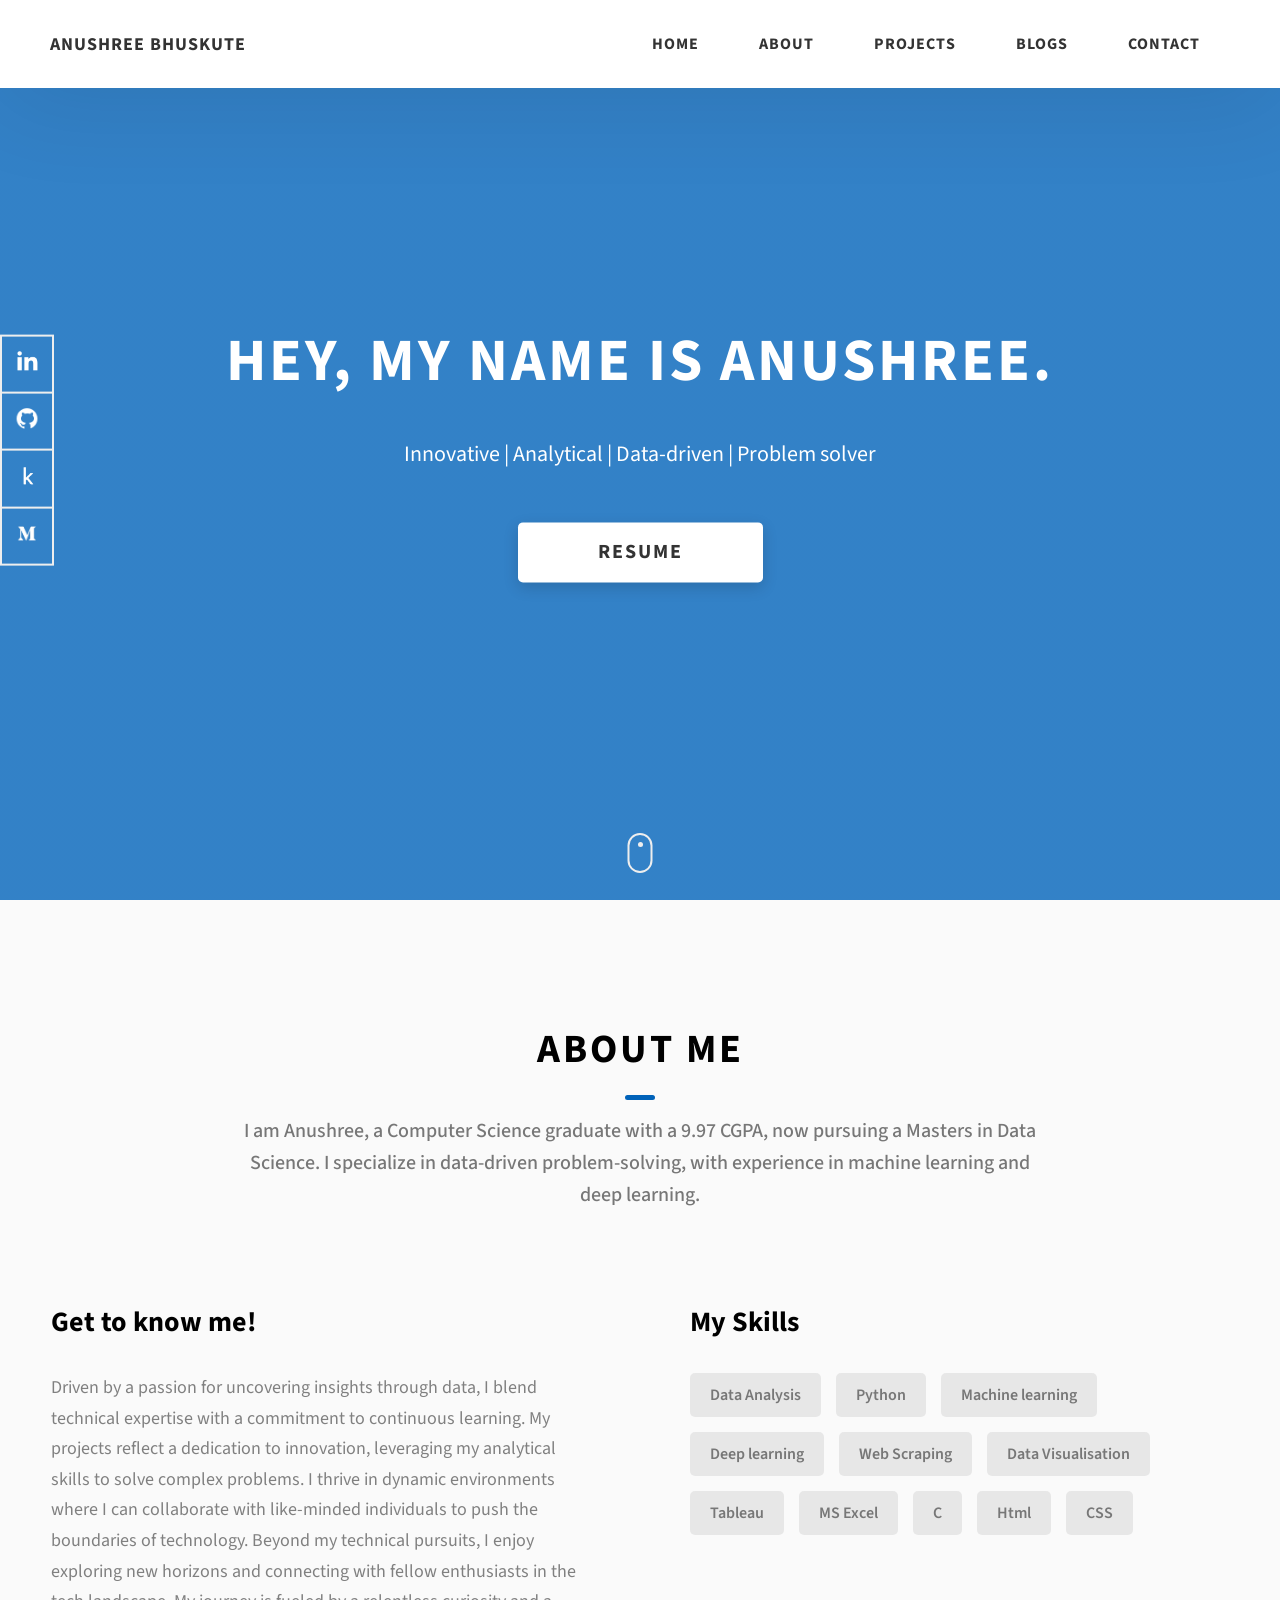
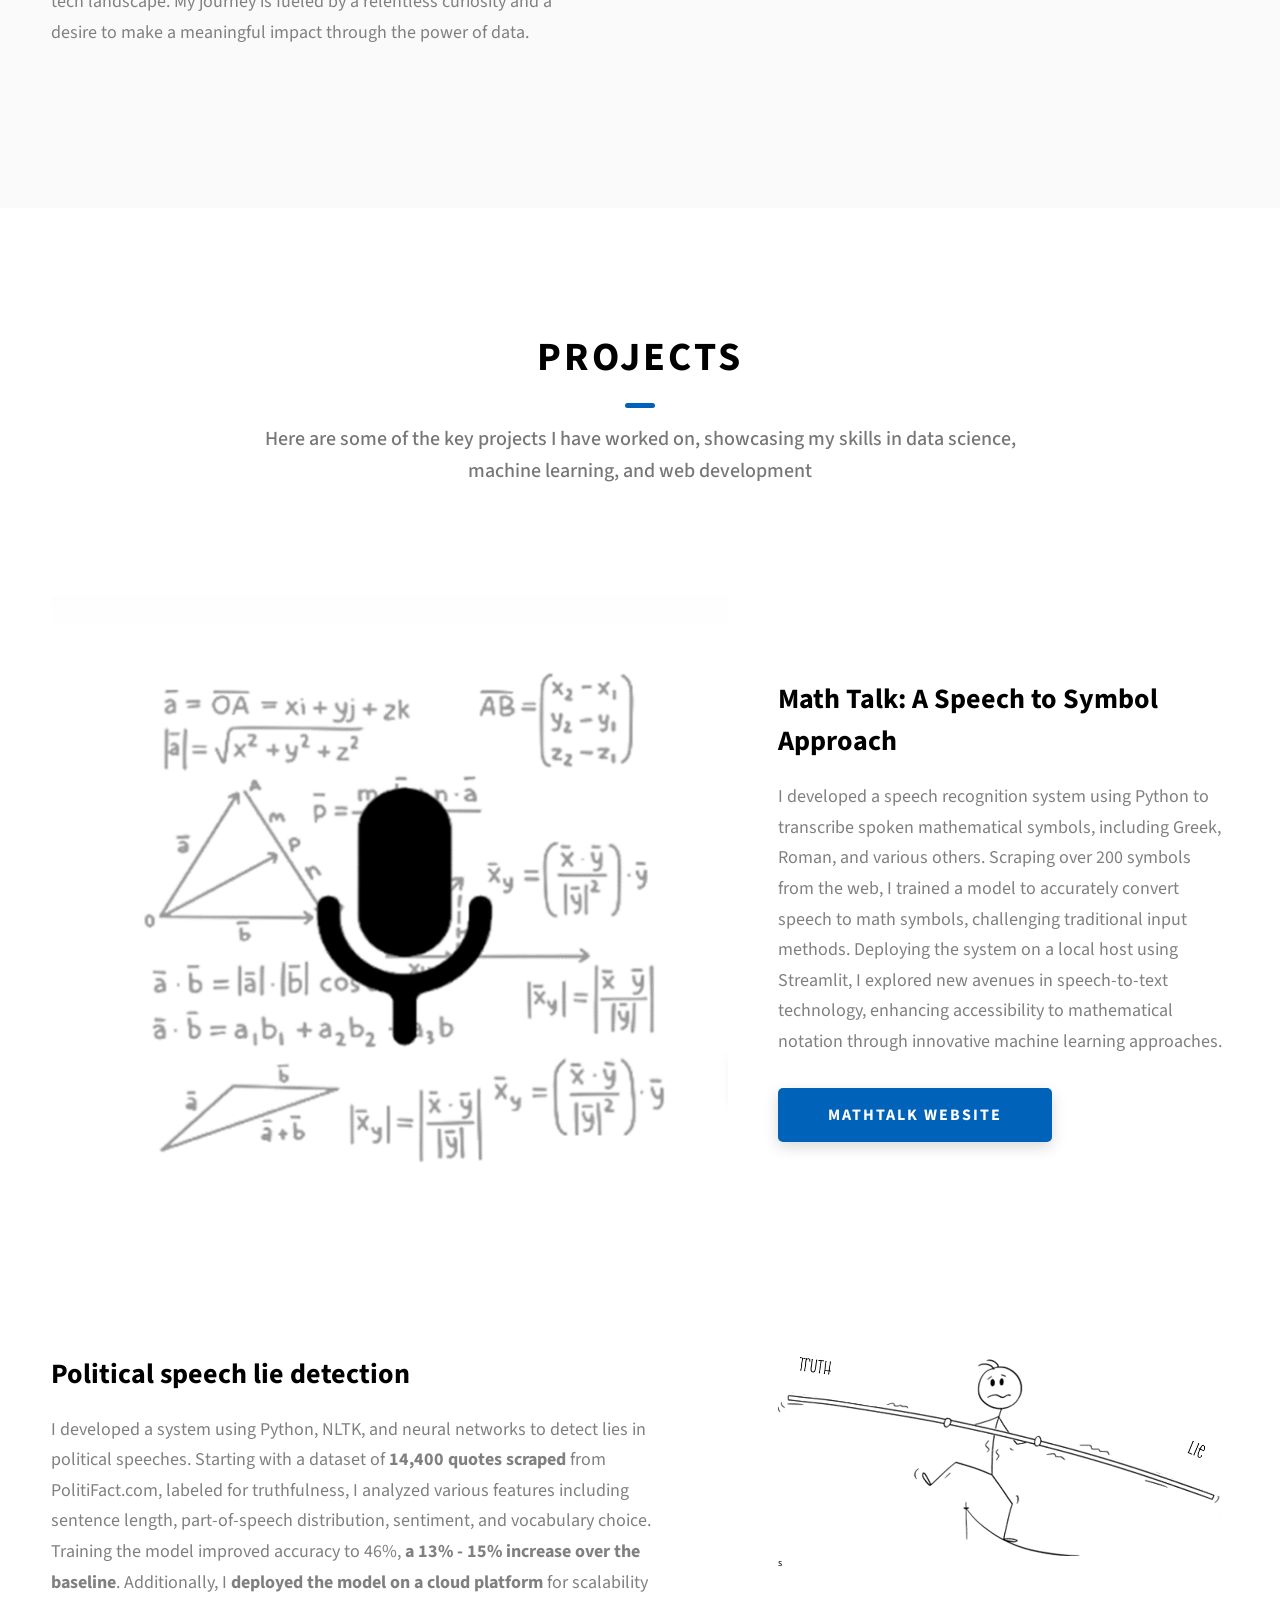
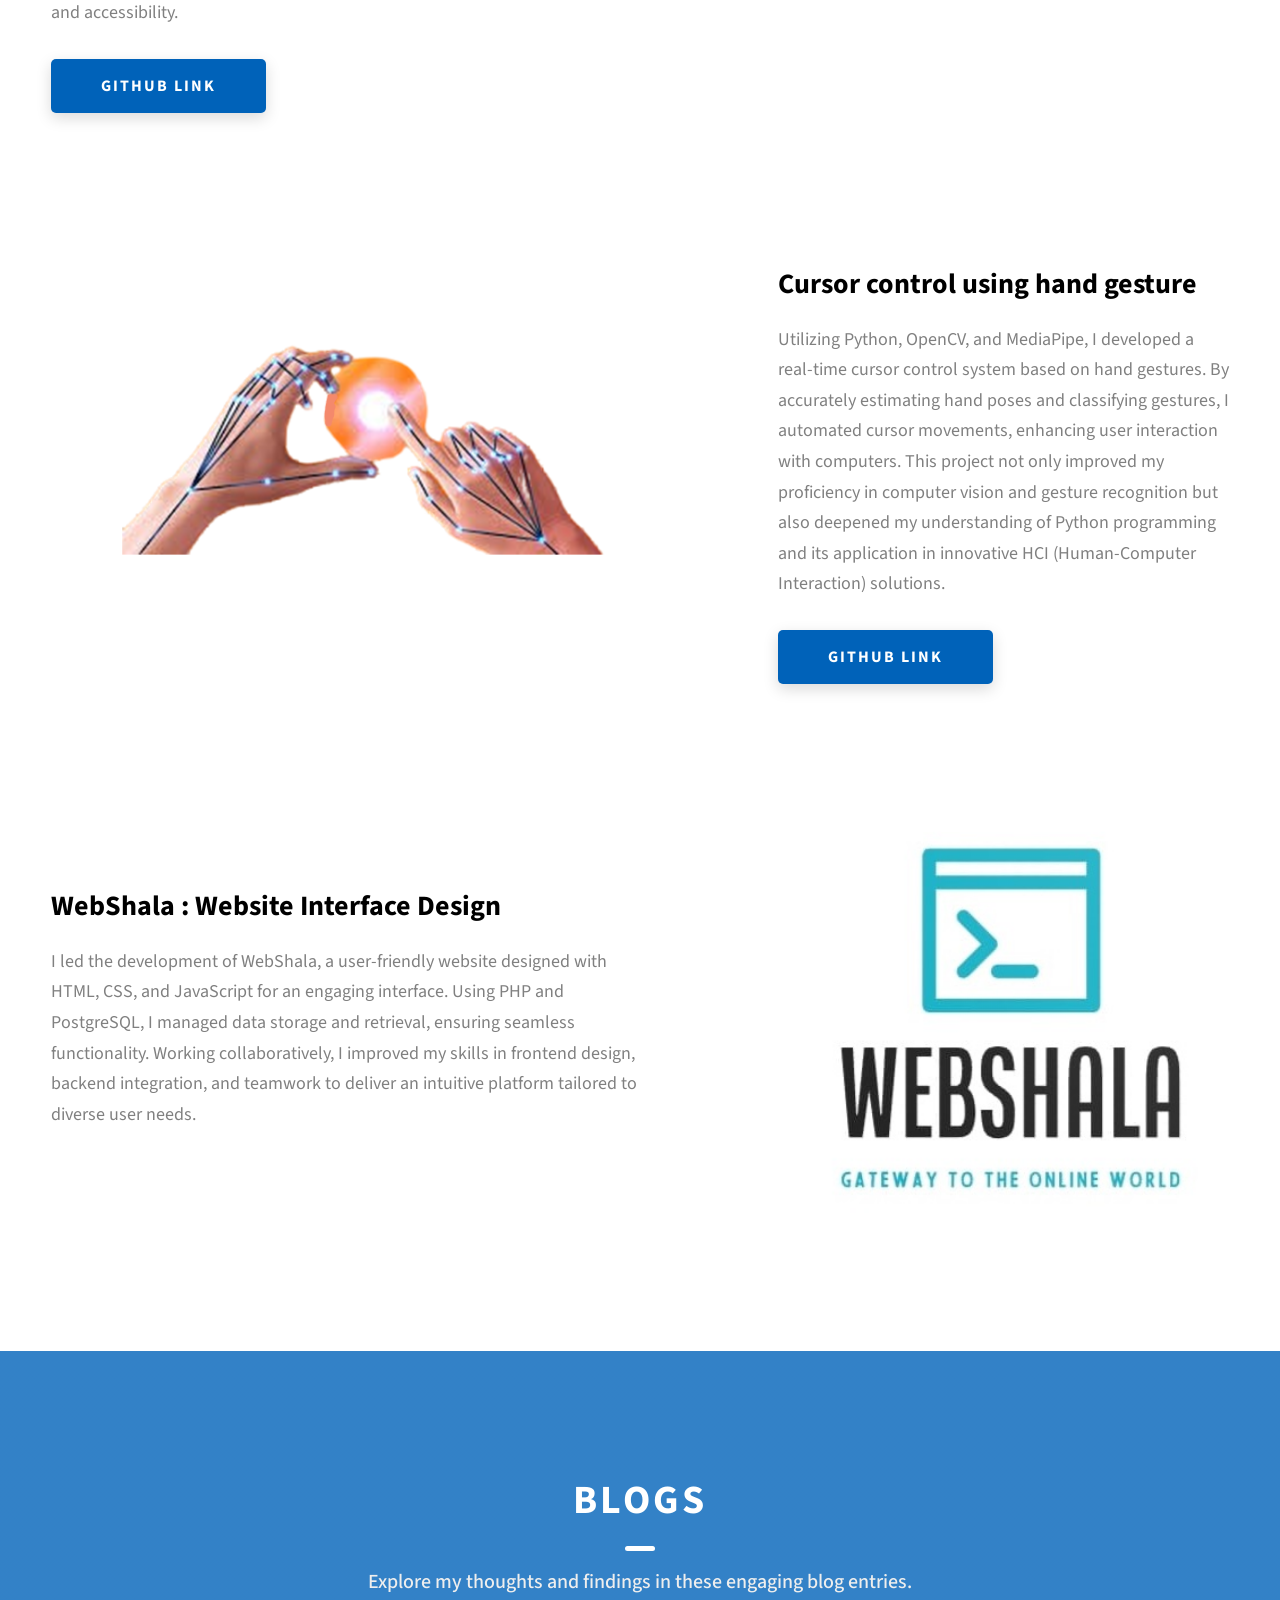
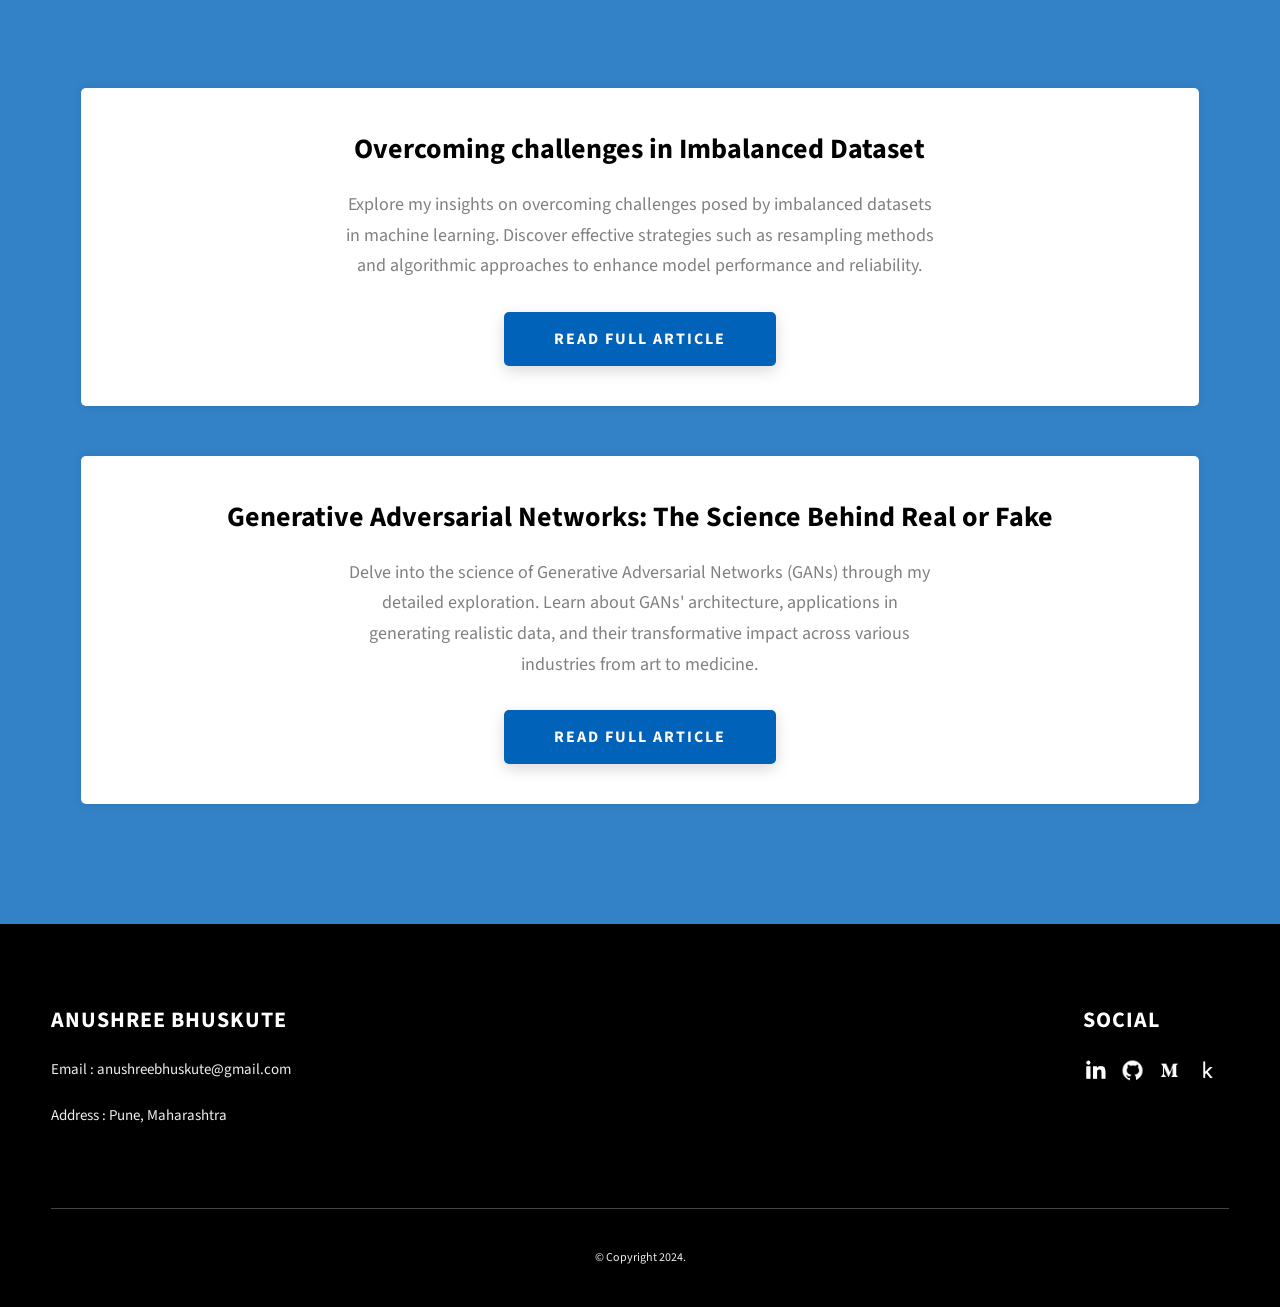
==== index.html @ 21e625df "Update index.html" ====
<!DOCTYPE html>
<html lang="en">
  <head>
    <meta charset="UTF-8" />
    <meta name="viewport" content="width=device-width, initial-scale=1.0" />
    <meta http-equiv="X-UA-Compatible" content="ie=edge" />
    <title>Anushree | Portfolio</title>
    <meta name="description" content="Portfolio Template for Developer" />

    <link rel="stylesheet" href="style.css" />

    <link rel="preconnect" href="https://fonts.googleapis.com" />
    <link rel="preconnect" href="https://fonts.gstatic.com" crossorigin />
    <link
      href="https://fonts.googleapis.com/css2?family=Source+Sans+Pro:wght@400;600;700;900&display=swap"
      rel="stylesheet"
    />
  </head>
  <body>
    <header class="header">
      <div class="header__content">
        <div class="header__logo-container">
          <span class="header__logo-sub">Anushree Bhuskute</span>
        </div>
        <div class="header__main">
          <ul class="header__links">
            <li class="header__link-wrapper">
              <a href="./index.html" class="header__link"> Home </a>
            </li>
            <li class="header__link-wrapper">
              <a href="./index.html#about" class="header__link">About </a>
            </li>
            <li class="header__link-wrapper">
              <a href="./index.html#projects" class="header__link">
                Projects
              </a>
            </li>
            <li class="header__link-wrapper">
              <a href="./index.html#contact" class="header__link">
                Blogs
              </a>
            </li>
            <li class="header__link-wrapper">
              <a href="#footer" class="header__link"> Contact </a>
            </li>
          </ul>
          <div class="header__main-ham-menu-cont">
            <img
              src="hamburger.png"
              alt="hamburger menu"
              class="header__main-ham-menu"
            />
            <img
              src="./assets/svg/ham-menu-close.svg"
              alt="hamburger menu close"
              class="header__main-ham-menu-close d-none"
            />
          </div>
        </div>
      </div>
      <div class="header__sm-menu">
        <div class="header__sm-menu-content">
          <ul class="header__sm-menu-links">
            <li class="header__sm-menu-link">
              <a href="./index.html"> Home </a>
            </li>

            <li class="header__sm-menu-link">
              <a href="./index.html#about"> About </a>
            </li>

            <li class="header__sm-menu-link">
              <a href="./index.html#projects"> Projects </a>
            </li>

            <li class="header__sm-menu-link">
              <a href="./index.html#contact"> Blogs </a>
            </li>

            <li class="header__sm-menu-link">
              <a href="#footer"> Contact </a>
            </li>
          </ul>
        </div>
      </div>
    </header>
    <section class="home-hero">
      <div class="home-hero__content">
        <h1 class="heading-primary">Hey, My name is Anushree.</h1>
        <div class="home-hero__info">
          <p class="text-primary">
            Innovative | Analytical | Data-driven | Problem solver
          </p>
        </div>
        <div class="home-hero__cta">
          <a href="https://drive.google.com/file/d/1v1mKW1wcIOWPIeyx8-LrBgyfVzJqz0yG/view" class="btn btn--bg">Resume</a>
        </div>
      </div>
      <div class="home-hero__socials">
        <div class="home-hero__social">
          <a href="https://www.linkedin.com/in/anushree-bhuskute" class="home-hero__social-icon-link">
            <img
              src="linkedin-ico.png"
              alt="icon"
              class="home-hero__social-icon"
            />
          </a>
        </div>
        <div class="home-hero__social">
          <a href="https://github.com/Anushree-B" class="home-hero__social-icon-link">
            <img
              src="github-ico.png"
              alt="icon"
              class="home-hero__social-icon"
            />
          </a>
        </div>
        <div class="home-hero__social">
          <a href="https://www.kaggle.com/anushreebhuskute" class="home-hero__social-icon-link">
            <img
              src="kaggle.png"
              alt="icon"
              class="home-hero__social-icon"
            />
          </a>
        </div>
        <div class="home-hero__social">
          <a
            href="https://medium.com/@anushreebhuskute"
            class="home-hero__social-icon-link home-hero__social-icon-link--bd-none"
          >
            <img
              src="medium.png"
              alt="icon"
              class="home-hero__social-icon"
            />
          </a>
        </div>
      </div>
      <div class="home-hero__mouse-scroll-cont">
        <div class="mouse"></div>
      </div>
    </section>
    <section id="about" class="about sec-pad">
      <div class="main-container">
        <h2 class="heading heading-sec heading-sec__mb-med">
          <span class="heading-sec__main">About Me</span>
          <span class="heading-sec__sub">
            I am Anushree, a Computer Science graduate with a 9.97 CGPA, now pursuing a Masters in Data Science. I specialize in data-driven problem-solving, with experience in machine learning and deep learning.
          </span>
        </h2>
        <div class="about__content">
          <div class="about__content-main">
            <h3 class="about__content-title">Get to know me!</h3>
            <div class="about__content-details">
              <p class="about__content-details-para">
                Driven by a passion for uncovering insights through data, I blend technical expertise with a commitment to continuous learning. My projects reflect a dedication to innovation, leveraging my analytical skills to solve complex problems. I thrive in dynamic environments where I can collaborate with like-minded individuals to push the boundaries of technology. Beyond my technical pursuits, I enjoy exploring new horizons and connecting with fellow enthusiasts in the tech landscape. My journey is fueled by a relentless curiosity and a desire to make a meaningful impact through the power of data.
              </p>
            </div>
          </div>
          <div class="about__content-skills">
            <h3 class="about__content-title">My Skills</h3>
            <div class="skills">
              <div class="skills__skill">Data Analysis</div>
              <div class="skills__skill">Python</div>
              <div class="skills__skill">Machine learning</div>
              <div class="skills__skill">Deep learning</div>
              <div class="skills__skill">Web Scraping</div>
              <div class="skills__skill">Data Visualisation</div>
              <div class="skills__skill">Tableau</div>
              <div class="skills__skill">MS Excel</div>
              <div class="skills__skill">C</div>
              <div class="skills__skill">Html</div>
              <div class="skills__skill">CSS</div>
            </div>
          </div>
        </div>
      </div>
    </section>
    <section id="projects" class="projects sec-pad">
      <div class="main-container">
        <h2 class="heading heading-sec heading-sec__mb-bg">
          <span class="heading-sec__main">Projects</span>
          <span class="heading-sec__sub">
            Here are some of the key projects I have worked on, showcasing my skills in data science, machine learning, and web development
          </span>
        </h2>

        <div class="projects__content">
          <div class="projects__row">
            <div class="projects__row-img-cont">
              <img
                src="project 2.2.png"
                alt="Math talk Screenshot"
                class="projects__row-img"
                loading="lazy"
              />
            </div>
            <div class="projects__row-content">
              <h3 class="projects__row-content-title">Math Talk: A Speech to Symbol Approach</h3>
              <p class="projects__row-content-desc">
                I developed a speech recognition system using Python to transcribe spoken mathematical symbols, including Greek, Roman, and various others. Scraping over 200 symbols from the web, I trained a model to accurately convert speech to math symbols, challenging traditional input methods. Deploying the system on a local host using Streamlit, I explored new avenues in speech-to-text technology, enhancing accessibility to mathematical notation through innovative machine learning approaches.

              </p>
              <a
                href="https://mathtalk-app.streamlit.app/"
                class="btn btn--med btn--theme dynamicBgClr"
                target="_blank"
                >MathTalk website</a>
            </div>
          </div>
          <div class="projects__row">
            
            <div class="projects__row-content">
              <h3 class="projects__row-content-title">Political speech lie detection</h3>
              <p class="projects__row-content-desc">
                I developed a system using Python, NLTK, and neural networks to detect lies in political speeches. Starting with a dataset of <strong> 14,400 quotes scraped </strong> from PolitiFact.com, labeled for truthfulness, I analyzed various features including sentence length, part-of-speech distribution, sentiment, and vocabulary choice. Training the model improved accuracy to 46%,<strong> a 13% - 15% increase over the baseline</strong>. Additionally, I <strong>deployed the model on a cloud platform</strong> for scalability and accessibility.
              </p>
<a
                href="https://github.com/Anushree-B/Lie-detector"
                class="btn btn--med btn--theme dynamicBgClr"
                target="_blank"
                >Github link</a
              >
            </div>
            <div class="projects__row-img-cont">
              <img
                src="project 1.1.png"
                alt="truth lie Screenshot"
                class="projects__row-img"
                loading="lazy"
              />s
            </div>
          </div>
          <div class="projects__row">
            <div class="projects__row-img-cont">
              <img
                src="project 3.png"
                alt="hand gesture Screenshot"
                class="projects__row-img"
                loading="lazy"
              />
            </div>
            <div class="projects__row-content">
              <h3 class="projects__row-content-title">Cursor control using hand gesture</h3>
              <p class="projects__row-content-desc">
                Utilizing Python, OpenCV, and MediaPipe, I developed a real-time cursor control system based on hand gestures. By accurately estimating hand poses and classifying gestures, I automated cursor movements, enhancing user interaction with computers. This project not only improved my proficiency in computer vision and gesture recognition but also deepened my understanding of Python programming and its application in innovative HCI (Human-Computer Interaction) solutions.
              </p>
              <a
                href="https://github.com/Anushree-B/Cursor-control---mini-project"
                class="btn btn--med btn--theme dynamicBgClr"
                target="_blank"
                >Github link</a
              >
            </div>
          </div>
          <div class="projects__row">
            
            <div class="projects__row-content">
              <h3 class="projects__row-content-title">WebShala : Website Interface Design</h3>
              <p class="projects__row-content-desc">
                I led the development of WebShala, a user-friendly website designed with HTML, CSS, and JavaScript for an engaging interface. Using PHP and PostgreSQL, I managed data storage and retrieval, ensuring seamless functionality. Working collaboratively, I improved my skills in frontend design, backend integration, and teamwork to deliver an intuitive platform tailored to diverse user needs.
              </p>
            </div>
            <div class="projects__row-img-cont">
              <img
                src="project 4.jpg"
                alt="webshala Screenshot"
                class="projects__row-img"
                loading="lazy"
              />
            </div>
          </div>
        </div>
      </div>
    </section>
    <section id="contact" class="contact sec-pad dynamicBg">
      <div class="main-container">
        <h2 class="heading heading-sec heading-sec__mb-med">
          <span class="heading-sec__main heading-sec__main--lt">Blogs</span>
          <span class="heading-sec__sub heading-sec__sub--lt">
            Explore my thoughts and findings in these engaging blog entries.
          </span>
        </h2>
        <div class="blog_content">
              <h3 class="projects__row-content-title">Overcoming challenges in Imbalanced Dataset</h3>
              <p class="projects__row-content-desc">
                Explore my insights on overcoming challenges posed by imbalanced datasets in machine learning. Discover effective strategies such as resampling methods and algorithmic approaches to enhance model performance and reliability.
              </p>
              <a
                href="https://medium.com/@anushreebhuskute/overcoming-challenges-in-imbalanced-datasets-6a1494d08f55"
                class="btn btn--med btn--theme dynamicBgClr"
                target="_blank"
                >Read full article</a
              >
            </div>
	        <div class="blog_content">
              <h3 class="projects__row-content-title">Generative Adversarial Networks: The Science Behind Real or Fake</h3>
              <p class="projects__row-content-desc">
                Delve into the science of Generative Adversarial Networks (GANs) through my detailed exploration. Learn about GANs' architecture, applications in generating realistic data, and their transformative impact across various industries from art to medicine.
              </p>
              <a
                href="https://medium.com/@anushreebhuskute/generative-adversarial-networks-the-science-behind-real-or-fake-7bc1552f0098"
                class="btn btn--med btn--theme dynamicBgClr"
                target="_blank"
                >Read full article</a
              >
            </div>
      </div>
    </section>
    <footer class="main-footer">
      <div class="main-container", id="footer">
        <div class="main-footer__upper">
          <div class="main-footer__row main-footer__row-1">
            <h2 class="heading heading-sm main-footer__heading-sm">
              <span>Social</span>
            </h2>
            <div class="main-footer__social-cont">
              <a target="_blank" rel="noreferrer" href="https://www.linkedin.com/in/anushree-bhuskute">
                <img
                  class="main-footer__icon"
                  src="linkedin-ico.png"
                  alt="icon"
                />
              </a>
              <a target="_blank" rel="noreferrer" href="https://github.com/Anushree-B">
                <img
                  class="main-footer__icon"
                  src="github-ico.png"
                  alt="icon"
                />
              </a>
              <a target="_blank" rel="noreferrer" href="https://medium.com/@anushreebhuskute">
                <img
                  class="main-footer__icon"
                  src="medium.png"
                  alt="icon"
                />
              </a>
              <a target="_blank" rel="noreferrer" href="https://www.kaggle.com/anushreebhuskute">
                <img
                  class="main-footer__icon"
                  src="kaggle.png"
                  alt="icon"
                />
              </a>
              </a>
            </div>
          </div>
          <div class="main-footer__row main-footer__row-2">
            <h4 class="heading heading-sm text-lt">Anushree Bhuskute</h4>
            <p class="main-footer__short-desc">
              Email : anushreebhuskute@gmail.com
	    </p>
            <p class="main-footer__short-desc">
              Address : Pune, Maharashtra
            </p>
          </div>
        </div>

        <div class="main-footer__lower">
          &copy; Copyright 2024.
        </div>
      </div>
    </footer>

    <script src="index.js"></script>
  </body>
</html>
---- style.css ----
/*
0 - 600px:      Phone
600 - 900px:    Tablet portrait
900 - 1200px:   Tablet landscape
[1200 - 1800] is where our normal styles apply
1800px + :      Big desktop
$breakpoint arguement choices:
- phone
- tab-port
- tab-land
- big-desktop

Inside media queries 1em is always 16px i.e 1em = 16px at every screen size only inside media queries
*/
*,
*::after,
*::before {
  margin: 0;
  padding: 0;
  box-sizing: inherit;
  font-family: inherit; }

html {
  font-size: 62.5%;
  scroll-behavior: smooth; }
  @media only screen and (max-width: 75em) {
    html {
      font-size: 59%; } }
  @media only screen and (max-width: 56.25em) {
    html {
      font-size: 56%; } }
  @media only screen and (min-width: 112.5em) {
    html {
      font-size: 65%; } }

body {
  box-sizing: border-box;
  position: relative;
  line-height: 1.5;
  font-family: sans-serif;
  overflow-x: hidden;
  overflow-y: scroll;
  font-family: 'Source Sans Pro', sans-serif; }

a {
  text-decoration: none;
  color: inherit; }

li {
  list-style: none; }

input:focus,
button:focus,
a:focus,
textarea:focus {
  outline: none; }

button {
  border: none;
  cursor: pointer; }

textarea {
  resize: none; }

.heading-primary {
  font-size: 6rem;
  text-transform: uppercase;
  letter-spacing: 3px;
  text-align: center; }
  @media only screen and (max-width: 37.5em) {
    .heading-primary {
      font-size: 4.5rem; } }

.heading-sec__mb-bg {
  margin-bottom: 11rem; }
  @media only screen and (max-width: 56.25em) {
    .heading-sec__mb-bg {
      margin-bottom: 8rem; } }

.heading-sec__mb-med {
  margin-bottom: 9rem; }
  @media only screen and (max-width: 56.25em) {
    .heading-sec__mb-med {
      margin-bottom: 8rem; } }

.heading-sec__main {
  display: block;
  font-size: 4rem;
  text-transform: uppercase;
  letter-spacing: 1px;
  letter-spacing: 3px;
  text-align: center;
  margin-bottom: 3.5rem;
  position: relative; }
  .heading-sec__main--lt {
    color: #fff; }
    .heading-sec__main--lt::after {
      content: '';
      background: #fff !important; }
  .heading-sec__main::after {
    content: '';
    position: absolute;
    top: calc(100% + 1.5rem);
    height: 5px;
    width: 3rem;
    background: #0062b9;
    left: 50%;
    transform: translateX(-50%);
    border-radius: 5px; }
    @media only screen and (max-width: 37.5em) {
      .heading-sec__main::after {
        top: calc(100% + 1.2rem); } }

.heading-sec__sub {
  display: block;
  text-align: center;
  color: #777;
  font-size: 2rem;
  font-weight: 500;
  max-width: 80rem;
  margin: auto;
  line-height: 1.6; }
  @media only screen and (max-width: 37.5em) {
    .heading-sec__sub {
      font-size: 1.8rem; } }
  .heading-sec__sub--lt {
    color: #eee; }

.heading-sm {
  font-size: 2.2rem;
  text-transform: uppercase;
  letter-spacing: 1px; }

.main-container {
  max-width: 120rem;
  margin: auto;
  width: 92%; }

.btn {
  background: #fff;
  color: #333;
  text-transform: uppercase;
  letter-spacing: 2px;
  display: inline-block;
  font-weight: 700;
  border-radius: 5px;
  box-shadow: 0 5px 15px 0 rgba(0, 0, 0, 0.15);
  transition: transform .3s; }
  .btn:hover {
    transform: translateY(-3px); }
  .btn--bg {
    padding: 1.5rem 8rem;
    font-size: 2rem; }
  .btn--med {
    padding: 1.5rem 5rem;
    font-size: 1.6rem; }
  .btn--theme {
    background: #0062b9;
    color: #fff; }
  .btn--theme-inv {
    color: #0062b9;
    background: #fff;
    border: 2px solid #0062b9;
    box-shadow: none;
    padding: calc(1.5rem - 2px) calc(5rem - 2px); }

.sec-pad {
  padding: 12rem 0; }
  @media only screen and (max-width: 56.25em) {
    .sec-pad {
      padding: 8rem 0; } }

.text-primary {
  color: #fff;
  font-size: 2.2rem;
  text-align: center;
  width: 100%;
  line-height: 1.6; }
  @media only screen and (max-width: 37.5em) {
    .text-primary {
      font-size: 2rem; } }

.d-none {
  display: none; }

.home-hero {
  color: #fff;
  background: linear-gradient(to right, rgba(0, 98, 185, 0.8), rgba(0, 98, 185, 0.8)), url(../../assets/svg/common-bg.svg);
  background-position: center;
  height: 100vh;
  min-height: 80rem;
  max-height: 120rem;
  position: relative; }
  @media only screen and (max-width: 37.5em) {
    .home-hero {
      height: unset;
      min-height: unset; } }
  .home-hero__socials {
    position: absolute;
    top: 50%;
    border: 2px solid #eee;
    border-left: 2px solid #eee;
    transform: translateY(-50%); }
    @media only screen and (max-width: 56.25em) {
      .home-hero__socials {
        display: none; } }
  .home-hero__mouse-scroll-cont {
    position: absolute;
    bottom: 3%;
    left: 50%;
    transform: translateX(-50%); }
    @media only screen and (max-width: 37.5em) {
      .home-hero__mouse-scroll-cont {
        display: none; } }
  .home-hero__social {
    width: 5rem; }
  .home-hero__social-icon-link {
    width: 100%;
    display: block;
    padding: 1.2rem;
    border-bottom: 2px solid #eee;
    transition: background .3s; }
    .home-hero__social-icon-link:hover {
      background: rgba(255, 255, 255, 0.1); }
    .home-hero__social-icon-link--bd-none {
      border-bottom: 0; }
  .home-hero__social-icon {
    width: 100%; }
  .home-hero__content {
    position: absolute;
    top: 50%;
    left: 50%;
    transform: translate(-50%, -50%);
    max-width: 90rem;
    width: 92%; }
    @media only screen and (max-width: 37.5em) {
      .home-hero__content {
        padding: 19rem 0 13rem 0;
        margin: auto;
        position: static;
        transform: translate(0, 0); } }
  .home-hero__info {
    margin: 3rem auto 0 auto;
    max-width: 80rem; }
  .home-hero__cta {
    margin-top: 5rem;
    text-align: center; }

.about {
  background: #fafafa; }
  .about__content {
    display: grid;
    grid-template-columns: 1fr 1fr;
    grid-gap: 10rem; }
    @media only screen and (max-width: 56.25em) {
      .about__content {
        grid-template-columns: 1fr;
        grid-gap: 8rem; } }
    .about__content-title {
      font-weight: 700;
      font-size: 2.8rem;
      margin-bottom: 3rem; }
      @media only screen and (max-width: 37.5em) {
        .about__content-title {
          font-size: 2.4rem; } }
    .about__content-details-para {
      font-size: 1.8rem;
      color: grey;
      max-width: 60rem;
      line-height: 1.7;
      margin-bottom: 1rem; }
      .about__content-details-para--hl {
        font-weight: 700;
        margin: 0 3px; }
      .about__content-details-para:last-child {
        margin-bottom: 4rem; }

.projects__row {
  display: grid;
  grid-template-columns: 1.5fr 1fr;
  grid-gap: 5rem;
  margin-bottom: 11rem; }
  @media only screen and (max-width: 56.25em) {
    .projects__row {
      grid-template-columns: 1fr;
      grid-gap: 2rem;
      margin-bottom: 8rem; } }
  @media only screen and (max-width: 56.25em) {
    .projects__row {
      text-align: center; } }
  .projects__row:last-child {
    margin-bottom: 0; }
  .projects__row-img-cont {
    overflow: hidden; }
  .projects__row-img {
    width: 100%;
    display: block;
    object-fit: cover; }
  .projects__row-content {
    padding: 2rem 0;
    display: flex;
    justify-content: center;
    flex-direction: column;
    align-items: flex-start; }
    @media only screen and (max-width: 56.25em) {
      .projects__row-content {
        align-items: center; } }
    .projects__row-content-title {
      font-weight: 700;
      font-size: 2.8rem;
      margin-bottom: 2rem; }
      @media only screen and (max-width: 37.5em) {
        .projects__row-content-title {
          font-size: 2.4rem; } }
    .projects__row-content-desc {
      font-size: 1.8rem;
      color: grey;
      max-width: 60rem;
      line-height: 1.7;
      margin-bottom: 3rem; }
      @media only screen and (max-width: 37.5em) {
        .projects__row-content-desc {
          font-size: 1.7rem; } }

.blog_content {
  padding: 2rem 0;
  display: flex;
  justify-content: center;
  flex-direction: column;
  align-items: center; }
  @media only screen and (max-width: 56.25em) {
   .blog_content {
      align-items: center; } }

.contact {
  background: linear-gradient(to right, rgba(0, 98, 185, 0.8), rgba(0, 98, 185, 0.8)), url(../../assets/svg/common-bg.svg);
  background-size: cover;
  background-position: center; }
  .blog_content {
    box-shadow: 0 0 10px rgba(0, 0, 0, 0.1);
    background: white;
    padding: 4rem;
    margin-top: 6rem;
    max-width: 120rem;
    text-align: center;
    width: 95%;
    border-radius: 5px;
    margin: 5rem auto 0 auto; }
    @media only screen and (max-width: 37.5em) {
      .contact__form-container {
        padding: 3rem; } }
  .contact__form-field {
    margin-bottom: 4rem; }
    @media only screen and (max-width: 37.5em) {
      .contact__form-field {
        margin-bottom: 3rem; } }
  .contact__form-label {
    color: #666;
    font-size: 1.4rem;
    letter-spacing: 1px;
    font-weight: 700;
    margin-bottom: 1rem;
    display: block;
    text-align: left; }
  .contact__form-input {
    color: #333;
    padding: 2rem;
    width: 100%;
    border: 1px solid #ebebeb;
    font-size: 1.6rem;
    letter-spacing: 0px;
    background: #f0f0f0;
    border-radius: 5px;
    font-weight: 600;
    /* Code for Modern Browsers */
    /* Code for WebKit, Blink, Edge */
    /* Code for Internet Explorer 10-11 */
    /* Code for Microsoft Edge */
    /* Code for Mozilla Firefox 4 to 18 */
    /* Code for Mozilla Firefox 19+ */ }
    .contact__form-input::placeholder {
      color: #999;
      font-weight: 600;
      font-size: 1.6rem; }
    .contact__form-input::-webkit-input-placeholder {
      color: #999;
      font-weight: 600;
      font-size: 1.6rem; }
    .contact__form-input:-ms-input-placeholder {
      color: #999;
      font-weight: 600;
      font-size: 1.6rem; }
    .contact__form-input::-ms-input-placeholder {
      color: #999;
      font-weight: 600;
      font-size: 1.6rem; }
    .contact__form-input:-moz-placeholder {
      opacity: 1;
      color: #999;
      font-weight: 600;
      font-size: 1.6rem; }
    .contact__form-input::-moz-placeholder {
      opacity: 1;
      color: #999;
      font-weight: 600;
      font-size: 1.6rem; }
  .contact__btn {
    width: 30%;
    padding: 2rem 4rem;
    font-size: 1.6rem; }
    @media only screen and (max-width: 37.5em) {
      .contact__btn {
        width: 100%; } }

.project-cs-hero {
  color: #fff;
  background: linear-gradient(to right, rgba(0, 98, 185, 0.8), rgba(0, 98, 185, 0.8)), url(../../assets/svg/common-bg.svg);
  background-size: cover;
  background-position: center;
  position: relative; }
  @media only screen and (max-width: 37.5em) {
    .project-cs-hero {
      height: unset;
      min-height: unset; } }
  .project-cs-hero__content {
    padding: 25rem 0 17rem 0;
    max-width: 90rem;
    width: 92%;
    margin: auto; }
    @media only screen and (max-width: 37.5em) {
      .project-cs-hero__content {
        padding: 19rem 0 13rem 0;
        margin: auto;
        position: static;
        transform: translate(0, 0); } }
  .project-cs-hero__info {
    margin: 3rem auto 0 auto;
    max-width: 80rem; }
  .project-cs-hero__cta {
    margin-top: 5rem;
    text-align: center; }

.project-details__content {
  padding: 8rem 0;
  max-width: 90rem;
  margin: auto; }
  .project-details__content-title {
    font-weight: 700;
    font-size: 2.8rem;
    margin-bottom: 3rem; }
    @media only screen and (max-width: 37.5em) {
      .project-details__content-title {
        font-size: 2.4rem; } }

.project-details__showcase-img-cont {
  width: 100%;
  margin-bottom: 6rem; }

.project-details__showcase-img {
  width: 100%; }

.project-details__content-main {
  width: 100%;
  max-width: 70rem;
  margin: auto; }

.project-details__desc {
  margin: 0 0 7rem 0; }
  .project-details__desc-para {
    font-size: 1.8rem;
    line-height: 1.7;
    color: grey;
    margin-bottom: 2rem; }

.project-details__tools-used {
  margin: 0 0 7rem 0; }
  .project-details__tools-used-list {
    display: flex;
    flex-wrap: wrap; }
  .project-details__tools-used-item {
    padding: 1rem 2rem;
    margin-bottom: 1.5rem;
    margin-right: 1.5rem;
    font-size: 1.6rem;
    background: rgba(153, 153, 153, 0.2);
    border-radius: 5px;
    font-weight: 600;
    color: #777; }

.project-details__links {
  margin: 0 0; }
  .project-details__links-btn {
    margin-right: 2rem; }
    @media only screen and (max-width: 37.5em) {
      .project-details__links-btn {
        margin-right: 0;
        width: 70%;
        margin-bottom: 2rem;
        text-align: center; } }
    .project-details__links-btn:last-child {
      margin: 0; }
      @media only screen and (max-width: 37.5em) {
        .project-details__links-btn:last-child {
          margin: 0; } }

.header {
  position: fixed;
  width: 100%;
  z-index: 1000;
  background: #000;
  background: #fff;
  box-shadow: 0 10px 100px rgba(0, 0, 0, 0.1); }
  .header__content {
    display: flex;
    align-items: center;
    justify-content: space-between;
    padding: 1rem 5rem; }
    @media only screen and (max-width: 56.25em) {
      .header__content {
        padding: 0 2rem; } }
  .header__logo-container {
    display: flex;
    align-items: center;
    cursor: pointer;
    color: #333;
    transition: color .3s; }
    .header__logo-container:hover {
      color: #0062b9; }
  .header__logo-img-cont {
    width: 5rem;
    height: 5rem;
    border-radius: 50px;
    overflow: hidden;
    margin-right: 1.5rem;
    background: #0062b9; }
    @media only screen and (max-width: 56.25em) {
      .header__logo-img-cont {
        width: 4.5rem;
        height: 4.5rem;
        margin-right: 1.2rem; } }
  .header__logo-img {
    width: 100%;
    height: 100%;
    object-fit: cover;
    object-position: center;
    display: block; }
  .header__logo-sub {
    font-size: 1.8rem;
    text-transform: uppercase;
    font-weight: 700;
    letter-spacing: 1px; }
  .header__links {
    display: flex; }
    @media only screen and (max-width: 37.5em) {
      .header__links {
        display: none; } }
  .header__link {
    padding: 2.2rem 3rem;
    display: inline-block;
    font-size: 1.6rem;
    color: #333;
    text-transform: uppercase;
    letter-spacing: 1px;
    font-weight: 700;
    transition: color .3s; }
    .header__link:hover {
      color: #0062b9; }
    @media only screen and (max-width: 56.25em) {
      .header__link {
        padding: 3rem 1.8rem;
        font-size: 1.5rem; } }
  .header__main-ham-menu-cont {
    display: none;
    width: 3rem;
    padding: 2.2rem 0; }
    @media only screen and (max-width: 37.5em) {
      .header__main-ham-menu-cont {
        display: block; } }
  .header__main-ham-menu {
    width: 100%; }
  .header__main-ham-menu-close {
    width: 100%; }
  .header__sm-menu {
    background: #fff;
    position: absolute;
    width: 100%;
    top: 100%;
    visibility: hidden;
    opacity: 0;
    transition: all .3s;
    box-shadow: 0px 5px 5px 0px rgba(0, 0, 0, 0.1);
    -webkit-box-shadow: 0px 5px 5px 0px rgba(0, 0, 0, 0.1);
    -moz-box-shadow: 0px 5px 5px 0px rgba(0, 0, 0, 0.1); }
    .header__sm-menu--active {
      visibility: hidden;
      opacity: 0; }
      @media only screen and (max-width: 37.5em) {
        .header__sm-menu--active {
          visibility: visible;
          opacity: 1; } }
  .header__sm-menu-link a {
    display: block;
    text-decoration: none;
    padding: 2.5rem 3rem;
    font-size: 1.6rem;
    color: #333;
    text-align: right;
    border-bottom: 1px solid #eee;
    font-weight: 700;
    text-transform: uppercase;
    letter-spacing: 2px;
    transition: color .3s; }
    .header__sm-menu-link a:hover {
      color: #0062b9; }
  .header__sm-menu-link:first-child a {
    border-top: 1px solid #eee; }
  .header__sm-menu-link-last {
    border-bottom: 0; }

.main-footer {
  background: #000;
  color: #fff; }
  .main-footer__upper {
    display: flex;
    justify-content: space-between;
    padding: 8rem 0; }
    @media only screen and (max-width: 56.25em) {
      .main-footer__upper {
        padding: 6rem 0; } }
    @media only screen and (max-width: 37.5em) {
      .main-footer__upper {
        display: block; } }
  .main-footer__row-1 {
    order: 2; }
    @media only screen and (max-width: 56.25em) {
      .main-footer__row-1 {
        margin-bottom: 5rem; } }
  .main-footer__row-2 {
    width: 40%;
    order: 1;
    max-width: 50rem; }
    @media only screen and (max-width: 56.25em) {
      .main-footer__row-2 {
        width: 100%; } }
  .main-footer__short-desc {
    margin-top: 2rem;
    color: #eee;
    font-size: 1.5rem;
    line-height: 1.7; }
  .main-footer__social-cont {
    margin-top: 2rem; }
  .main-footer__icon {
    margin-right: 1rem;
    width: 2.5rem; }
    .main-footer__icon--mr-none {
      margin-right: 0; }
  .main-footer__lower {
    padding: 4rem 0;
    border-top: 1px solid #444;
    color: #eee;
    font-size: 1.2rem;
    text-align: left;
    text-align: center; }
    .main-footer__lower a {
      text-decoration: underline;
      font-weight: bold;
      margin-left: 2px; }
    @media only screen and (max-width: 56.25em) {
      .main-footer__lower {
        padding: 3.5rem 0; } }

.skills {
  display: flex;
  flex-wrap: wrap; }
  .skills__skill {
    padding: 1rem 2rem;
    margin-bottom: 1.5rem;
    margin-right: 1.5rem;
    font-size: 1.6rem;
    background: rgba(153, 153, 153, 0.2);
    border-radius: 5px;
    font-weight: 600;
    color: #777; }

.mouse {
  width: 25px;
  height: 40px;
  border: 2px solid #eee;
  border-radius: 60px;
  position: relative;
  overflow: hidden; }
  .mouse::before {
    content: '';
    width: 5px;
    height: 5px;
    position: absolute;
    top: 7px;
    left: 50%;
    transform: translateX(-50%);
    background-color: #eee;
    border-radius: 50%;
    opacity: 1;
    animation: wheel 1.3s infinite;
    -webkit-animation: wheel 1.3s infinite; }

@keyframes wheel {
  to {
    opacity: 0;
    top: 27px; } }

@-webkit-keyframes wheel {
  to {
    opacity: 0;
    top: 27px; } }
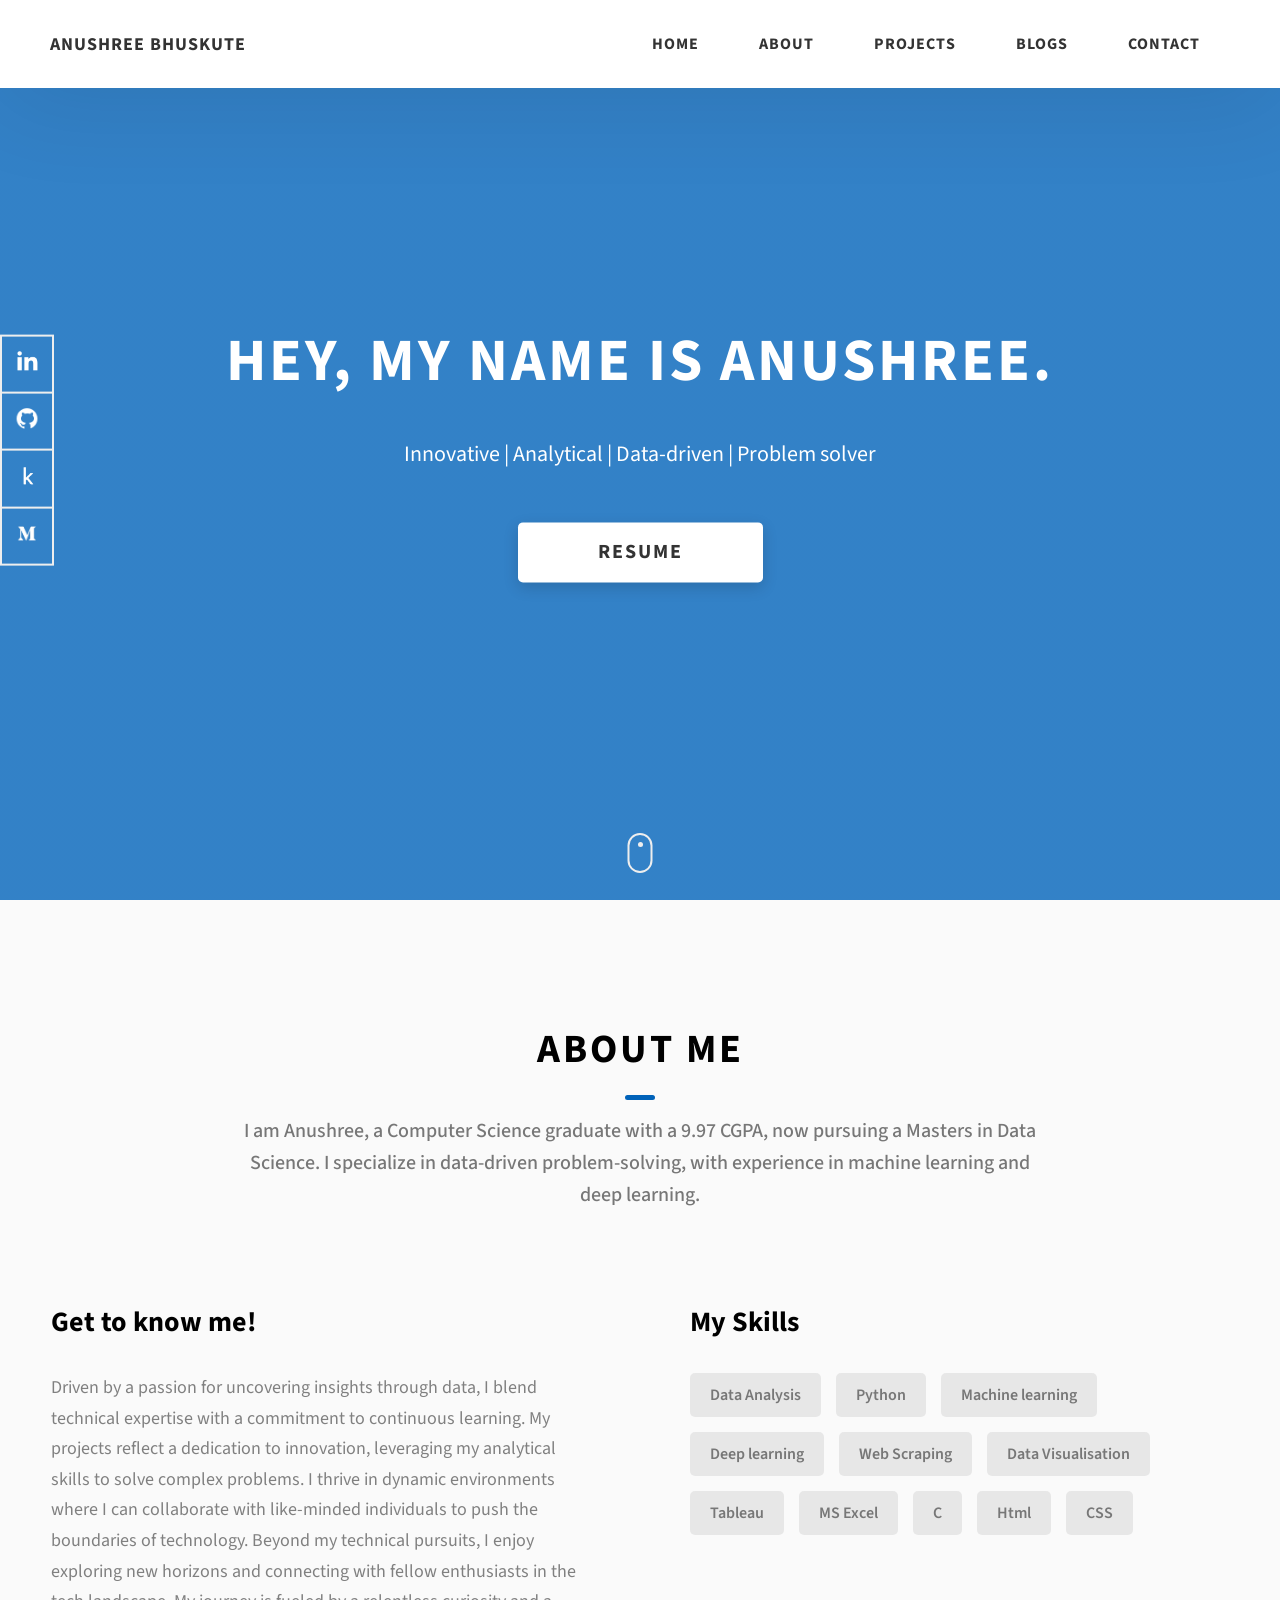
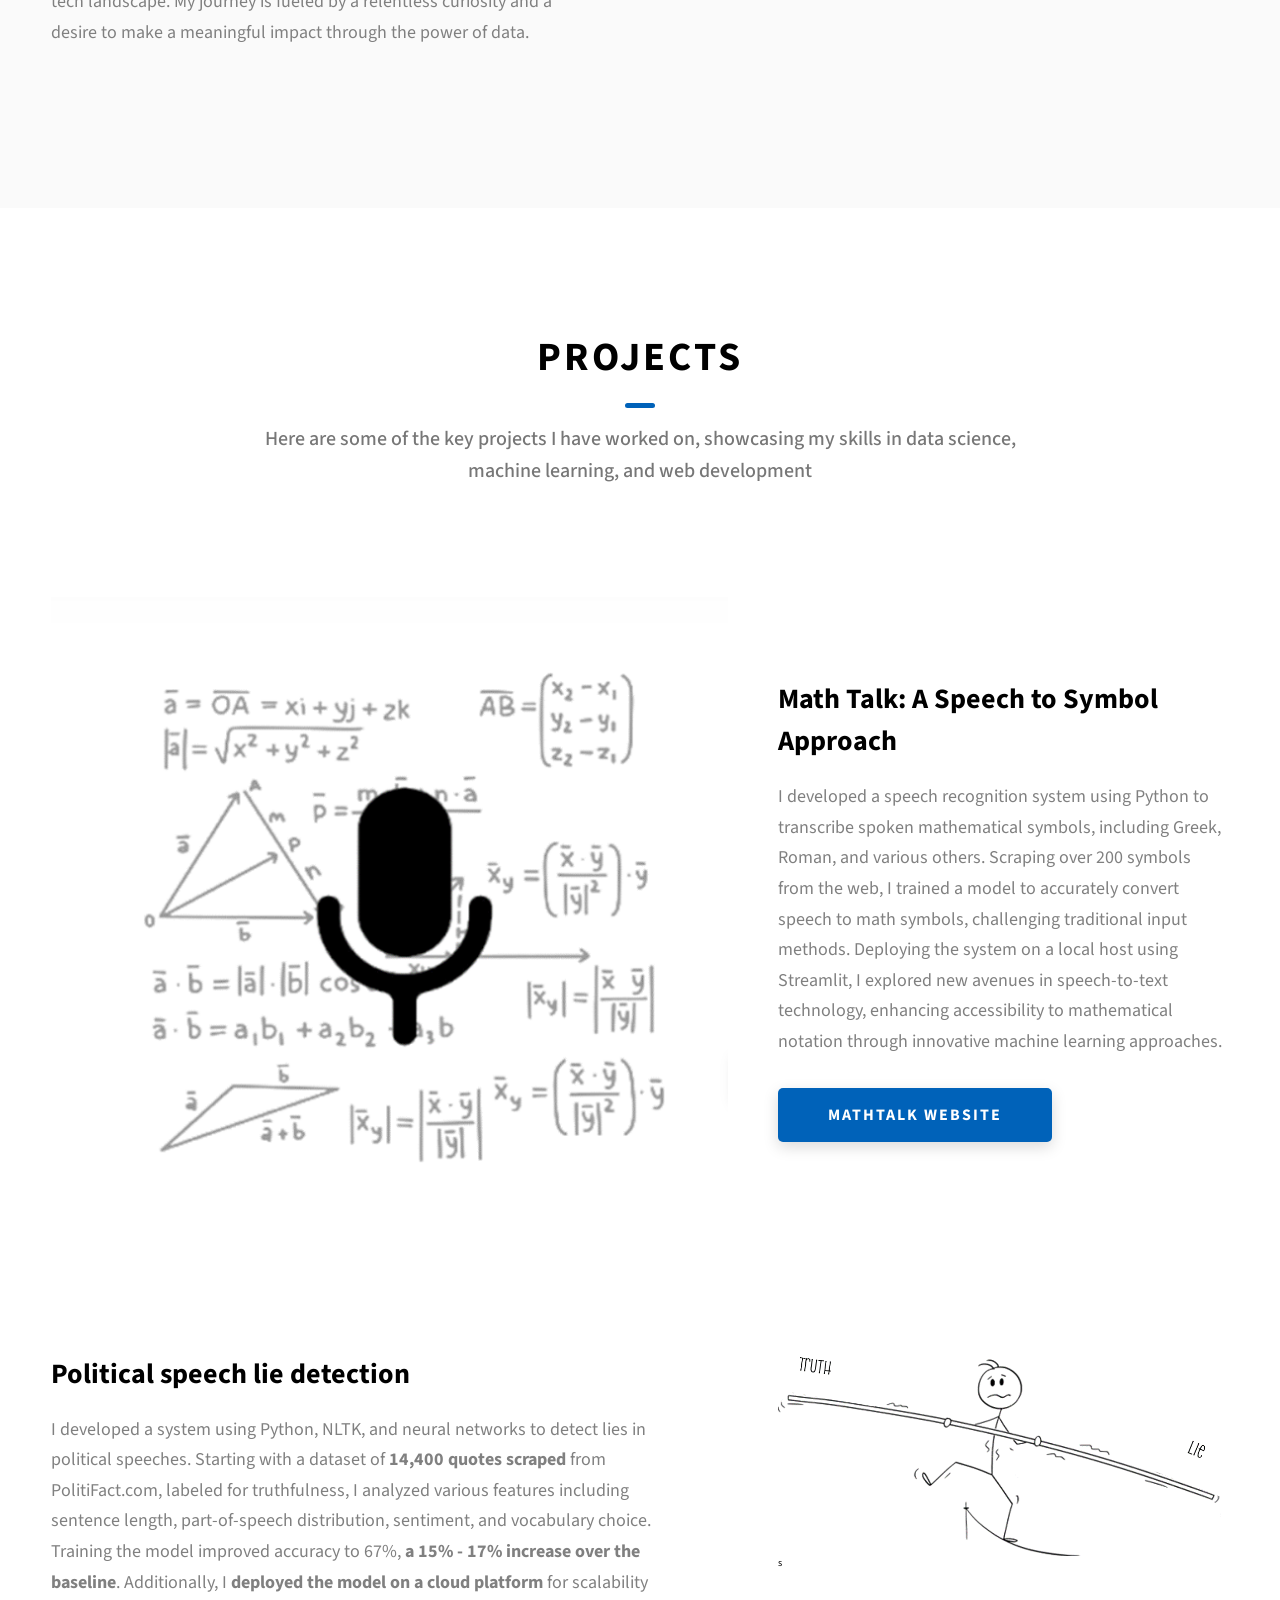
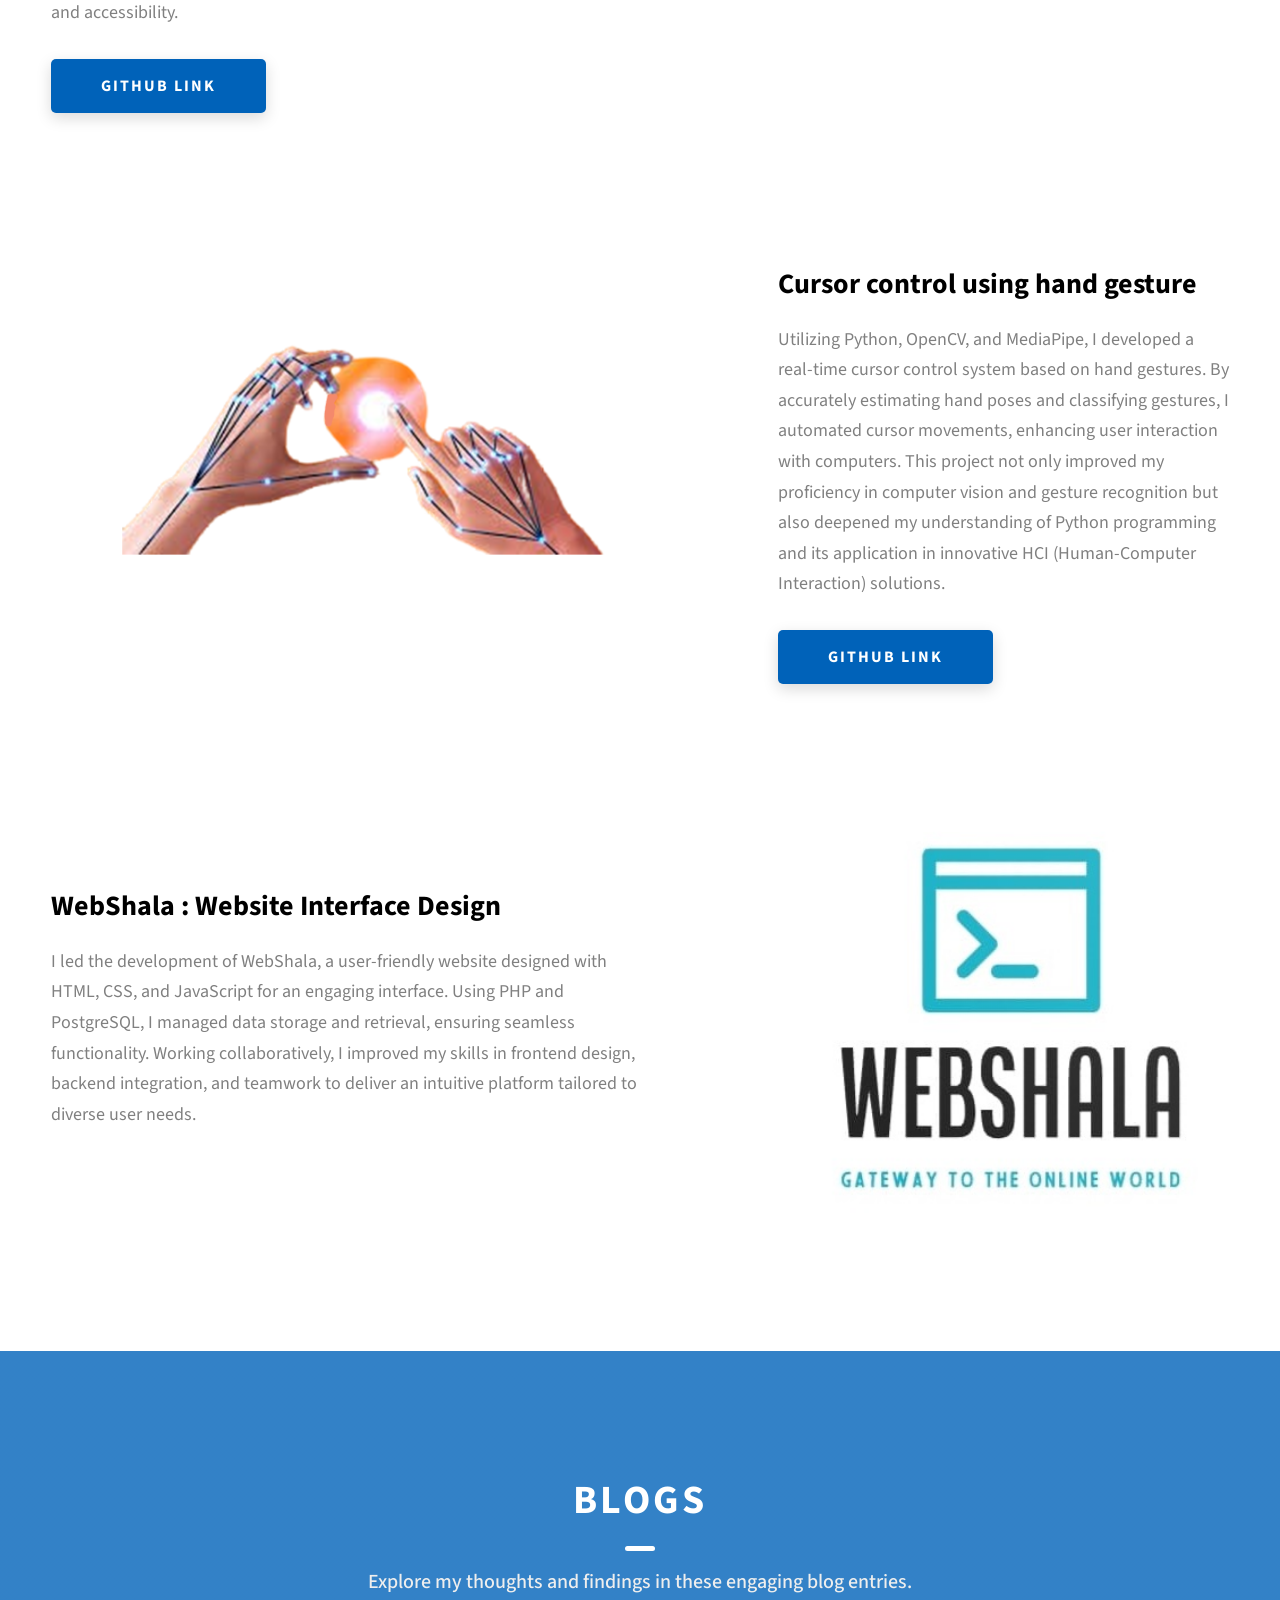
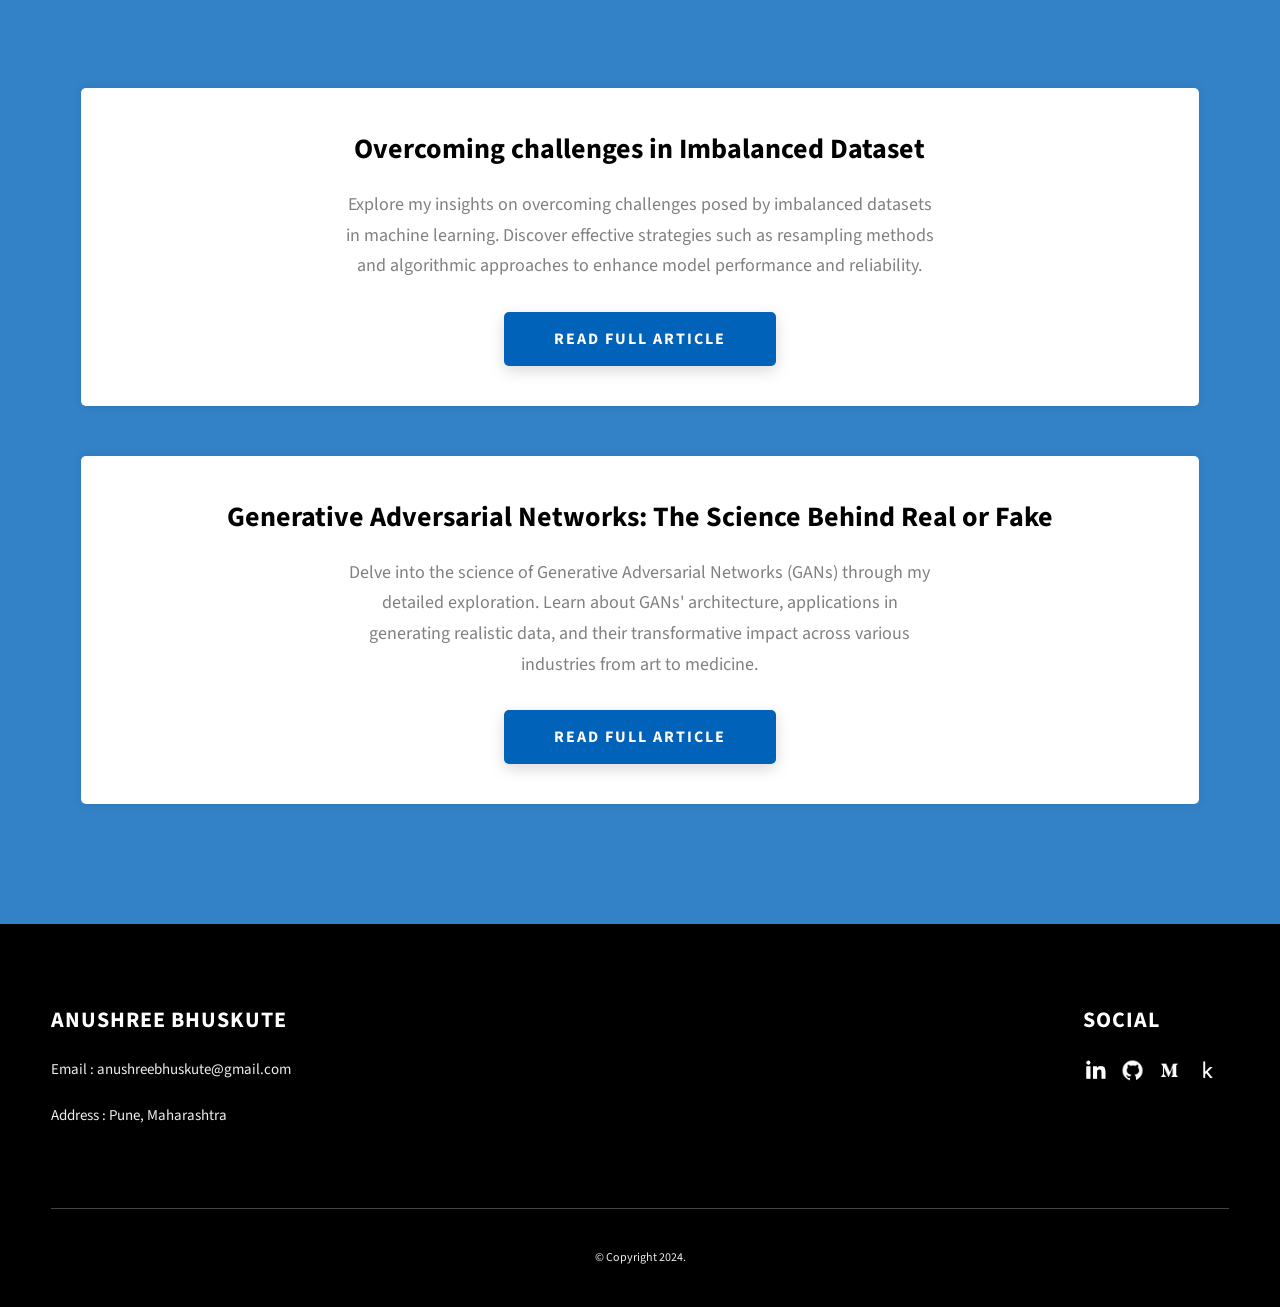
==== commit 6c244133: "Update index.html" ====
--- a/index.html
+++ b/index.html
@@ -93,7 +93,7 @@
           </p>
         </div>
         <div class="home-hero__cta">
-          <a href="https://drive.google.com/file/d/1v1mKW1wcIOWPIeyx8-LrBgyfVzJqz0yG/view" class="btn btn--bg">Resume</a>
+          <a href="https://drive.google.com/file/d/1sSxcKNxaCnjFQJgehPD15z0T29PQl6mr/view?usp=drive_link" class="btn btn--bg">Resume</a>
         </div>
       </div>
       <div class="home-hero__socials">
@@ -214,7 +214,7 @@
             <div class="projects__row-content">
               <h3 class="projects__row-content-title">Political speech lie detection</h3>
               <p class="projects__row-content-desc">
-                I developed a system using Python, NLTK, and neural networks to detect lies in political speeches. Starting with a dataset of <strong> 14,400 quotes scraped </strong> from PolitiFact.com, labeled for truthfulness, I analyzed various features including sentence length, part-of-speech distribution, sentiment, and vocabulary choice. Training the model improved accuracy to 46%,<strong> a 13% - 15% increase over the baseline</strong>. Additionally, I <strong>deployed the model on a cloud platform</strong> for scalability and accessibility.
+                I developed a system using Python, NLTK, and neural networks to detect lies in political speeches. Starting with a dataset of <strong> 14,400 quotes scraped </strong> from PolitiFact.com, labeled for truthfulness, I analyzed various features including sentence length, part-of-speech distribution, sentiment, and vocabulary choice. Training the model improved accuracy to 67%,<strong> a 15% - 17% increase over the baseline</strong>. Additionally, I <strong>deployed the model on a cloud platform</strong> for scalability and accessibility.
               </p>
 <a
                 href="https://github.com/Anushree-B/Lie-detector"
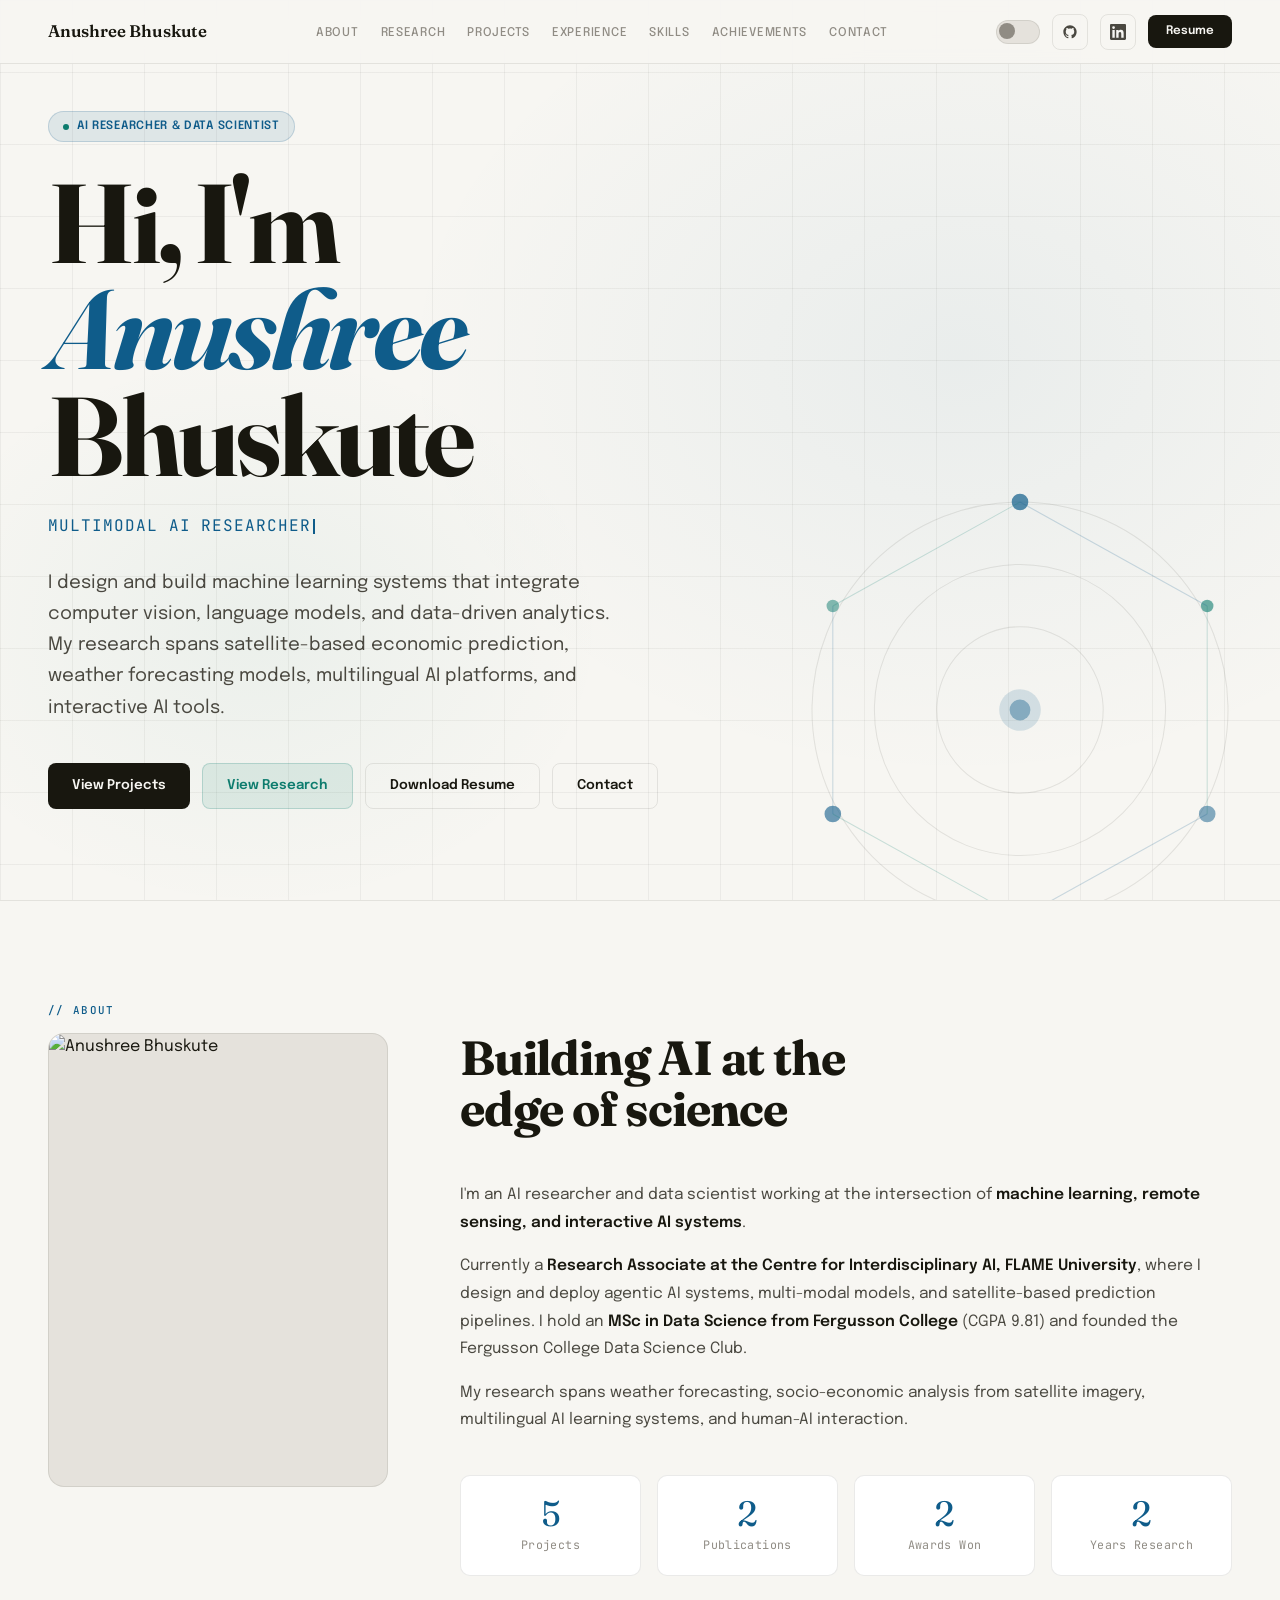
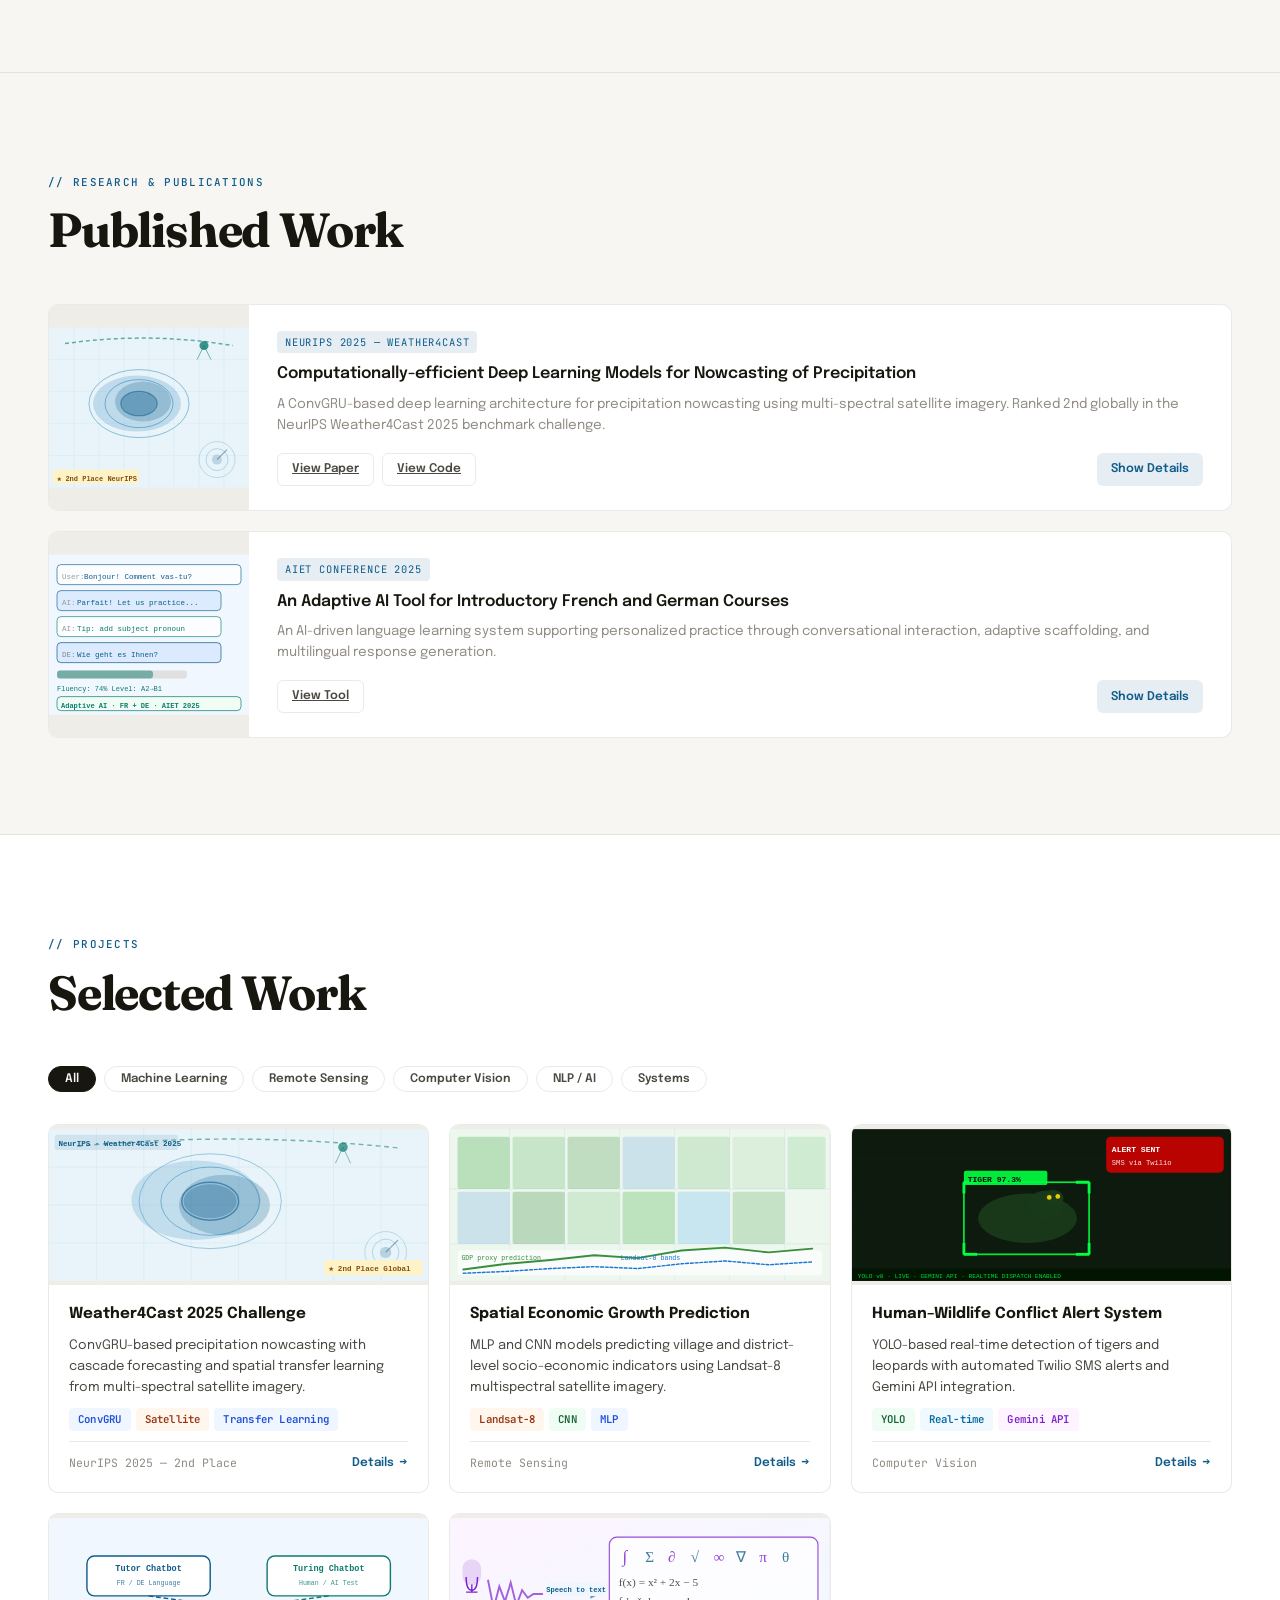
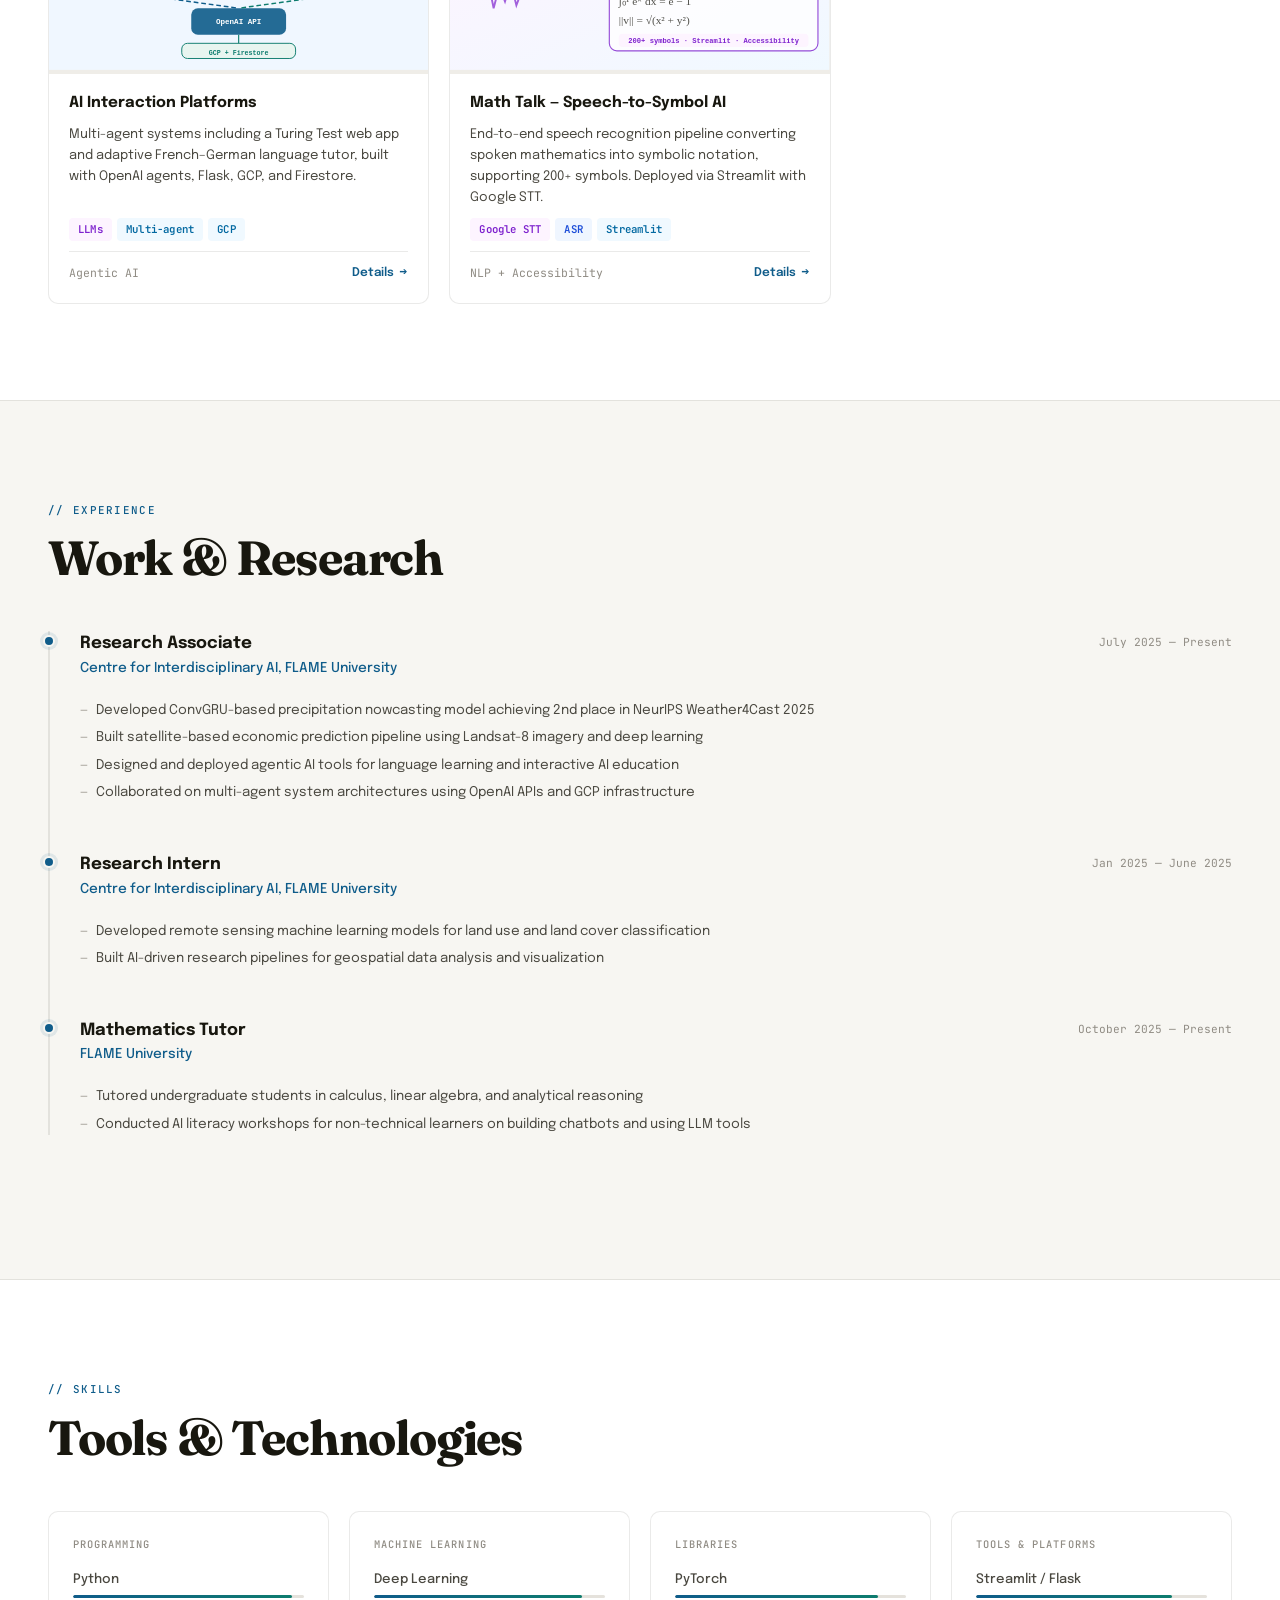
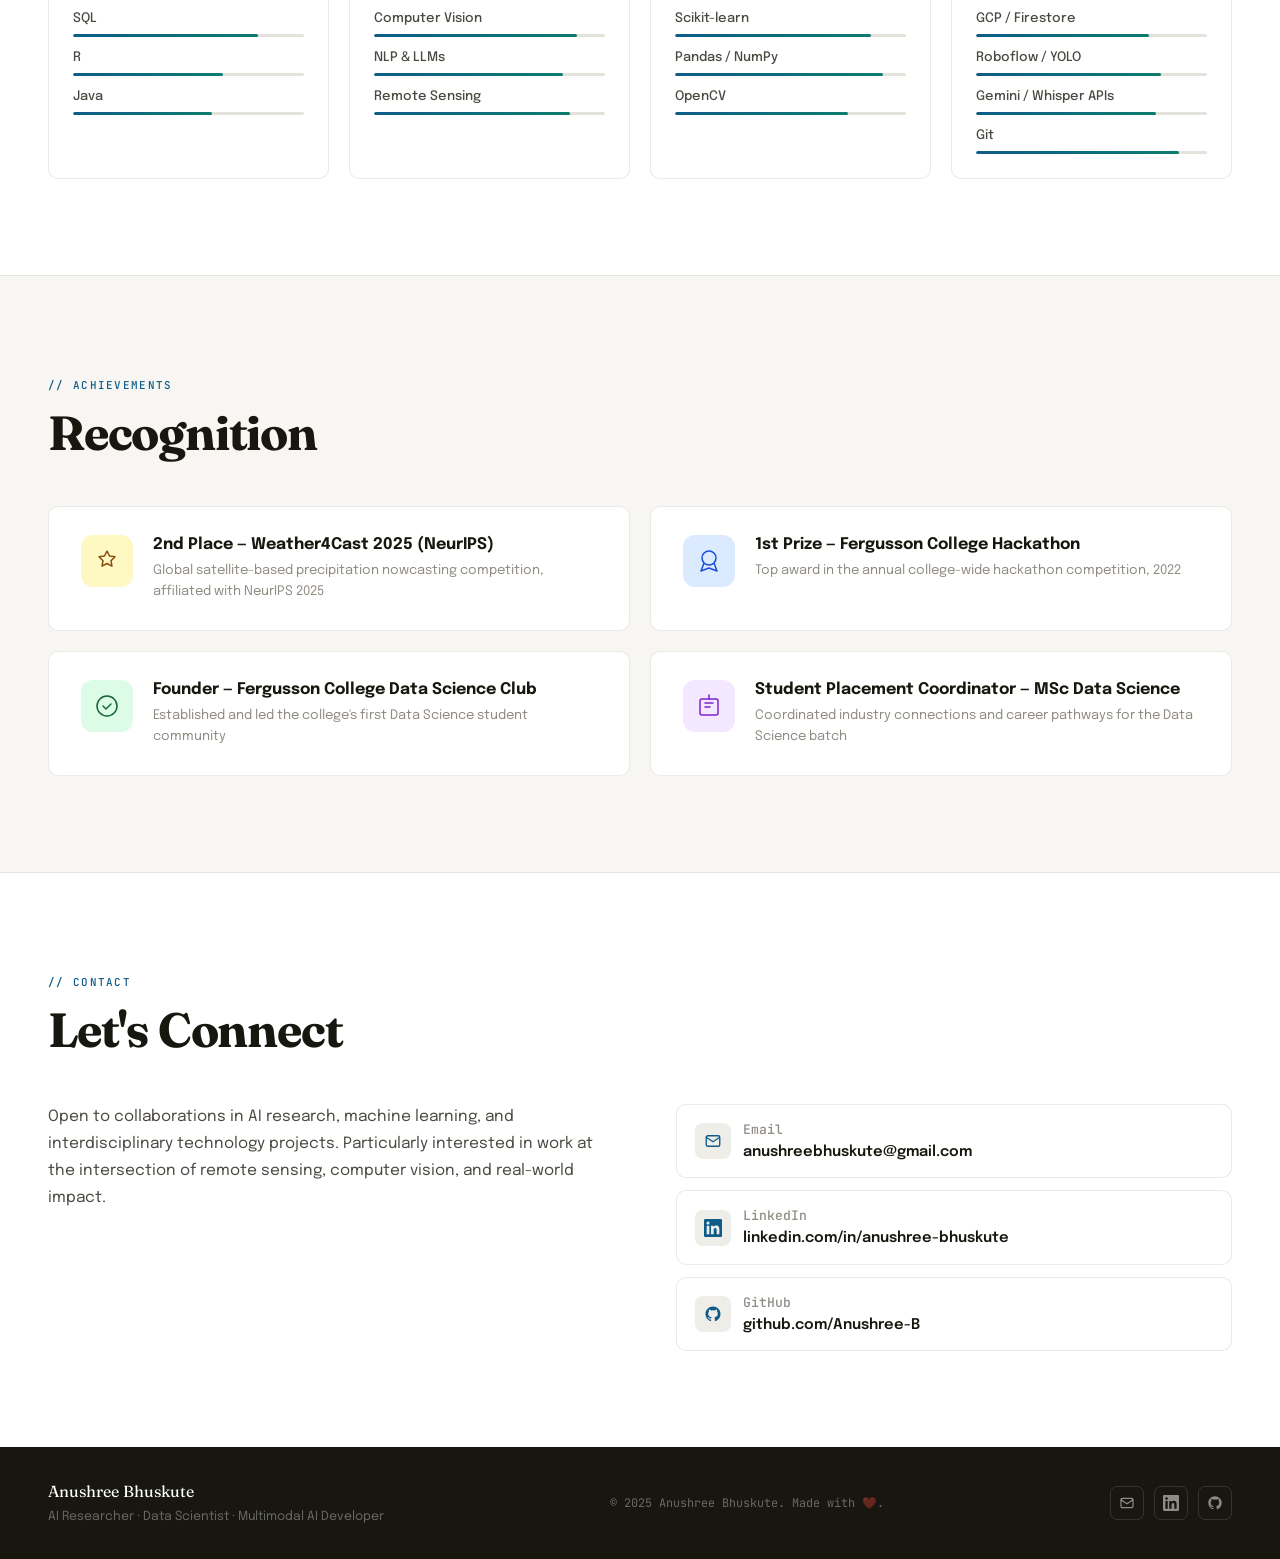
==== commit a355d817: "Update portfolio website" ====
--- a/index.html
+++ b/index.html
@@ -1,369 +1,3877 @@
 <!DOCTYPE html>
-<html lang="en">
+<html lang="en" data-theme="light">
   <head>
     <meta charset="UTF-8" />
     <meta name="viewport" content="width=device-width, initial-scale=1.0" />
-    <meta http-equiv="X-UA-Compatible" content="ie=edge" />
-    <title>Anushree | Portfolio</title>
-    <meta name="description" content="Portfolio Template for Developer" />
-
-    <link rel="stylesheet" href="style.css" />
-
+    <title>Anushree Bhuskute — AI Researcher & Data Scientist</title>
     <link rel="preconnect" href="https://fonts.googleapis.com" />
-    <link rel="preconnect" href="https://fonts.gstatic.com" crossorigin />
     <link
-      href="https://fonts.googleapis.com/css2?family=Source+Sans+Pro:wght@400;600;700;900&display=swap"
+      href="https://fonts.googleapis.com/css2?family=Fraunces:ital,wght@0,300;0,400;0,600;0,700;1,300;1,400&family=Epilogue:wght@300;400;500;600;700&family=JetBrains+Mono:wght@300;400;500&display=swap"
       rel="stylesheet"
     />
+    <style>
+      *,
+      *::before,
+      *::after {
+        box-sizing: border-box;
+        margin: 0;
+        padding: 0;
+      }
+      :root {
+        --bg: #f7f6f2;
+        --bg2: #efede8;
+        --bg3: #e5e2dc;
+        --card: #ffffff;
+        --card2: #faf9f6;
+        --ink: #18170f;
+        --ink2: #4a4840;
+        --ink3: #908c84;
+        --accent: #0f5c8a;
+        --accent2: #1a7ab5;
+        --accent-soft: rgba(15, 92, 138, 0.1);
+        --teal: #0d7c6e;
+        --teal-soft: rgba(13, 124, 110, 0.1);
+        --border: rgba(24, 23, 15, 0.09);
+        --border2: rgba(24, 23, 15, 0.05);
+        --nav: rgba(247, 246, 242, 0.92);
+        --shadow: rgba(0, 0, 0, 0.05);
+        --shadow-md: rgba(0, 0, 0, 0.1);
+        --r: 10px;
+        --f-display: "Fraunces", Georgia, serif;
+        --f-body: "Epilogue", sans-serif;
+        --f-mono: "JetBrains Mono", monospace;
+      }
+      [data-theme="dark"] {
+        --bg: #0d0d0b;
+        --bg2: #131310;
+        --bg3: #1a1916;
+        --card: #161613;
+        --card2: #1e1d1a;
+        --ink: #f0ede6;
+        --ink2: #a09c94;
+        --ink3: #64615b;
+        --accent: #4da6d9;
+        --accent2: #6bbce6;
+        --accent-soft: rgba(77, 166, 217, 0.12);
+        --teal: #2bbfa8;
+        --teal-soft: rgba(43, 191, 168, 0.1);
+        --border: rgba(240, 237, 230, 0.08);
+        --border2: rgba(240, 237, 230, 0.04);
+        --nav: rgba(13, 13, 11, 0.92);
+        --shadow: rgba(0, 0, 0, 0.3);
+        --shadow-md: rgba(0, 0, 0, 0.5);
+      }
+      html {
+        scroll-behavior: smooth;
+        font-size: 16px;
+      }
+      body {
+        background: var(--bg);
+        color: var(--ink);
+        font-family: var(--f-body);
+        line-height: 1.6;
+        overflow-x: hidden;
+        transition:
+          background 0.4s,
+          color 0.4s;
+      }
+      nav {
+        position: fixed;
+        top: 0;
+        left: 0;
+        right: 0;
+        z-index: 800;
+        height: 64px;
+        display: flex;
+        align-items: center;
+        justify-content: space-between;
+        padding: 0 48px;
+        background: var(--nav);
+        backdrop-filter: blur(20px);
+        border-bottom: 1px solid var(--border);
+        transition:
+          background 0.4s,
+          border-color 0.4s;
+      }
+      .nav-logo {
+        font-family: var(--f-display);
+        font-size: 1.05rem;
+        font-weight: 600;
+        color: var(--ink);
+        text-decoration: none;
+        letter-spacing: -0.01em;
+      }
+      .nav-links {
+        display: flex;
+        gap: 2px;
+        list-style: none;
+      }
+      .nav-links a {
+        font-size: 0.75rem;
+        font-weight: 500;
+        letter-spacing: 0.06em;
+        text-transform: uppercase;
+        color: var(--ink3);
+        text-decoration: none;
+        padding: 6px 10px;
+        border-radius: 6px;
+        transition:
+          color 0.2s,
+          background 0.2s;
+      }
+      .nav-links a:hover {
+        color: var(--accent);
+        background: var(--accent-soft);
+      }
+      .nav-right {
+        display: flex;
+        align-items: center;
+        gap: 12px;
+      }
+      .nav-icon-btn {
+        width: 36px;
+        height: 36px;
+        border-radius: 8px;
+        border: 1px solid var(--border);
+        background: transparent;
+        color: var(--ink2);
+        display: flex;
+        align-items: center;
+        justify-content: center;
+        transition: all 0.2s;
+        text-decoration: none;
+        font-size: 0.82rem;
+      }
+      .nav-icon-btn:hover {
+        background: var(--accent-soft);
+        color: var(--accent);
+        border-color: var(--accent);
+      }
+      .nav-resume {
+        padding: 7px 16px;
+        border-radius: 7px;
+        background: var(--accent);
+        color: #fff;
+        font-size: 0.75rem;
+        font-weight: 600;
+        letter-spacing: 0.04em;
+        text-transform: uppercase;
+        text-decoration: none;
+        transition: all 0.2s;
+        border: none;
+      }
+      .nav-resume:hover {
+        background: var(--accent2);
+        transform: translateY(-1px);
+      }
+      .theme-pill {
+        width: 44px;
+        height: 24px;
+        border-radius: 12px;
+        background: var(--bg3);
+        border: 1.5px solid var(--border);
+        cursor: pointer;
+        position: relative;
+        transition:
+          background 0.35s,
+          border-color 0.35s;
+        flex-shrink: 0;
+      }
+      .theme-pill::after {
+        content: "";
+        width: 16px;
+        height: 16px;
+        border-radius: 50%;
+        background: var(--ink3);
+        position: absolute;
+        top: 2px;
+        left: 2px;
+        transition:
+          transform 0.3s cubic-bezier(0.4, 0, 0.2, 1),
+          background 0.3s;
+      }
+      [data-theme="dark"] .theme-pill::after {
+        transform: translateX(20px);
+        background: var(--accent);
+      }
+      section {
+        padding: 96px 48px;
+      }
+      .sec-tag {
+        display: inline-block;
+        font-family: var(--f-mono);
+        font-size: 0.68rem;
+        letter-spacing: 0.12em;
+        text-transform: uppercase;
+        color: var(--accent);
+        font-weight: 500;
+        margin-bottom: 14px;
+        transition: color 0.35s;
+      }
+      .sec-title {
+        font-family: var(--f-display);
+        font-size: clamp(2rem, 4vw, 3rem);
+        letter-spacing: -0.025em;
+        line-height: 1.05;
+        color: var(--ink);
+        margin-bottom: 48px;
+      }
+      .sec-divider {
+        height: 1px;
+        background: var(--border);
+      }
+      .container {
+        max-width: 1200px;
+        margin: 0 auto;
+      }
+      .hero {
+        min-height: 100vh;
+        display: flex;
+        align-items: center;
+        padding: 100px 48px 80px;
+        position: relative;
+        overflow: hidden;
+      }
+      .hero-bg {
+        position: absolute;
+        inset: 0;
+        pointer-events: none;
+        background:
+          radial-gradient(
+            ellipse 800px 600px at 75% 40%,
+            rgba(15, 92, 138, 0.06) 0%,
+            transparent 70%
+          ),
+          radial-gradient(
+            ellipse 500px 400px at 20% 70%,
+            rgba(13, 124, 110, 0.05) 0%,
+            transparent 70%
+          );
+      }
+      .hero-grid-lines {
+        position: absolute;
+        inset: 0;
+        pointer-events: none;
+        background-image:
+          linear-gradient(var(--border2) 1px, transparent 1px),
+          linear-gradient(90deg, var(--border2) 1px, transparent 1px);
+        background-size: 72px 72px;
+      }
+      .hero-inner {
+        position: relative;
+        max-width: 900px;
+      }
+      .hero-kicker {
+        display: inline-flex;
+        align-items: center;
+        gap: 8px;
+        background: var(--accent-soft);
+        color: var(--accent);
+        border: 1px solid rgba(15, 92, 138, 0.18);
+        border-radius: 100px;
+        padding: 5px 14px;
+        font-size: 0.72rem;
+        font-weight: 600;
+        letter-spacing: 0.06em;
+        text-transform: uppercase;
+        margin-bottom: 28px;
+        animation: fadeUp 0.6s ease both;
+        transition:
+          background 0.35s,
+          color 0.35s;
+      }
+      .hero-kicker-dot {
+        width: 6px;
+        height: 6px;
+        border-radius: 50%;
+        background: var(--teal);
+        flex-shrink: 0;
+      }
+      .hero-name {
+        font-family: var(--f-display);
+        font-size: clamp(3.2rem, 9vw, 7rem);
+        line-height: 0.95;
+        letter-spacing: -0.03em;
+        color: var(--ink);
+        animation: fadeUp 0.65s 0.08s ease both;
+        margin-bottom: 24px;
+      }
+      .hero-name em {
+        font-style: italic;
+        color: var(--accent);
+      }
+      .hero-role {
+        font-family: var(--f-mono);
+        font-size: clamp(0.85rem, 1.8vw, 1rem);
+        color: var(--ink3);
+        letter-spacing: 0.06em;
+        text-transform: uppercase;
+        margin-bottom: 28px;
+        animation: fadeUp 0.65s 0.16s ease both;
+        min-height: 1.6em;
+      }
+      .typed-txt {
+        color: var(--accent);
+      }
+      .caret {
+        display: inline-block;
+        width: 2px;
+        height: 0.9em;
+        background: var(--accent);
+        vertical-align: middle;
+        margin-left: 2px;
+        animation: blink 1s step-end infinite;
+      }
+      @keyframes blink {
+        0%,
+        100% {
+          opacity: 1;
+        }
+        50% {
+          opacity: 0;
+        }
+      }
+      .hero-desc {
+        font-size: clamp(1rem, 2vw, 1.15rem);
+        color: var(--ink2);
+        max-width: 580px;
+        line-height: 1.7;
+        animation: fadeUp 0.65s 0.24s ease both;
+      }
+      .hero-ctas {
+        display: flex;
+        gap: 12px;
+        flex-wrap: wrap;
+        margin-top: 40px;
+        animation: fadeUp 0.65s 0.32s ease both;
+      }
+      .btn {
+        display: inline-flex;
+        align-items: center;
+        gap: 8px;
+        padding: 11px 24px;
+        border-radius: 8px;
+        font-size: 0.84rem;
+        font-weight: 600;
+        text-decoration: none;
+        border: none;
+        transition: all 0.22s;
+        font-family: var(--f-body);
+      }
+      .btn-primary {
+        background: var(--ink);
+        color: var(--bg);
+      }
+      .btn-primary:hover {
+        background: var(--accent);
+        transform: translateY(-2px);
+        box-shadow: 0 6px 20px rgba(15, 92, 138, 0.3);
+      }
+      .btn-outline {
+        background: transparent;
+        color: var(--ink);
+        border: 1.5px solid var(--border);
+      }
+      .btn-outline:hover {
+        border-color: var(--ink);
+        transform: translateY(-2px);
+      }
+      .btn-teal {
+        background: var(--teal-soft);
+        color: var(--teal);
+        border: 1px solid rgba(13, 124, 110, 0.2);
+      }
+      .btn-teal:hover {
+        background: var(--teal);
+        color: #fff;
+        transform: translateY(-2px);
+      }
+      .hero-illustration {
+        position: absolute;
+        right: 0;
+        top: 50%;
+        transform: translateY(-50%);
+        width: min(520px, 42vw);
+        height: min(520px, 42vw);
+        pointer-events: none;
+        animation: fadeUp 0.8s 0.4s ease both;
+      }
+      .hero-illustration svg {
+        width: 100%;
+        height: 100%;
+      }
+      .about-grid {
+        display: grid;
+        grid-template-columns: 340px 1fr;
+        gap: 72px;
+        align-items: start;
+      }
+      .about-portrait {
+        position: relative;
+        border-radius: 16px;
+        overflow: hidden;
+        aspect-ratio: 3/4;
+        background: var(--bg3);
+        border: 1px solid var(--border);
+      }
+      .about-portrait img {
+        width: 100%;
+        height: 100%;
+        object-fit: cover;
+        object-position: center 15%;
+        display: block;
+      }
+      .about-bio p {
+        color: var(--ink2);
+        line-height: 1.78;
+        margin-bottom: 16px;
+        font-size: 0.97rem;
+      }
+      .about-bio p strong {
+        color: var(--ink);
+        font-weight: 600;
+      }
+      .stats-grid {
+        display: grid;
+        grid-template-columns: repeat(4, 1fr);
+        gap: 16px;
+        margin-top: 40px;
+      }
+      .stat-box {
+        background: var(--card);
+        border: 1px solid var(--border);
+        border-radius: var(--r);
+        padding: 20px;
+        text-align: center;
+        transition:
+          background 0.4s,
+          transform 0.25s,
+          box-shadow 0.25s;
+      }
+      .stat-box:hover {
+        transform: translateY(-3px);
+        box-shadow: 0 8px 24px var(--shadow-md);
+      }
+      .stat-num {
+        font-family: var(--f-display);
+        font-size: 2.2rem;
+        line-height: 1;
+        color: var(--accent);
+      }
+      .stat-label {
+        font-size: 0.73rem;
+        color: var(--ink3);
+        margin-top: 5px;
+        letter-spacing: 0.03em;
+        font-family: var(--f-mono);
+      }
+      .pub-list {
+        display: flex;
+        flex-direction: column;
+        gap: 20px;
+      }
+      .pub-card {
+        display: grid;
+        grid-template-columns: 200px 1fr;
+        background: var(--card);
+        border: 1px solid var(--border);
+        border-radius: var(--r);
+        overflow: hidden;
+        transition:
+          background 0.4s,
+          box-shadow 0.25s,
+          transform 0.25s;
+      }
+      .pub-card:hover {
+        box-shadow: 0 8px 32px var(--shadow-md);
+        transform: translateY(-2px);
+      }
+      .pub-img {
+        background: var(--bg2);
+        display: flex;
+        align-items: center;
+        justify-content: center;
+        min-height: 160px;
+        overflow: hidden;
+      }
+      .pub-body {
+        padding: 24px 28px;
+      }
+      .pub-venue {
+        display: inline-block;
+        font-family: var(--f-mono);
+        font-size: 0.65rem;
+        letter-spacing: 0.08em;
+        text-transform: uppercase;
+        color: var(--accent);
+        background: var(--accent-soft);
+        padding: 3px 8px;
+        border-radius: 4px;
+        margin-bottom: 10px;
+      }
+      .pub-title {
+        font-size: 1rem;
+        font-weight: 600;
+        color: var(--ink);
+        line-height: 1.4;
+        margin-bottom: 8px;
+      }
+      .pub-abstract {
+        font-size: 0.84rem;
+        color: var(--ink3);
+        line-height: 1.6;
+        margin-bottom: 16px;
+      }
+      .pub-expand {
+        font-size: 0.84rem;
+        color: var(--ink2);
+        line-height: 1.65;
+        display: none;
+        margin-bottom: 16px;
+        padding-top: 8px;
+        border-top: 1px solid var(--border);
+      }
+      .pub-expand.open {
+        display: block;
+      }
+      .pub-actions {
+        display: flex;
+        gap: 8px;
+        flex-wrap: wrap;
+      }
+      .pub-btn {
+        padding: 6px 14px;
+        border-radius: 6px;
+        font-size: 0.75rem;
+        font-weight: 600;
+        border: 1.5px solid var(--border);
+        background: transparent;
+        color: var(--ink2);
+        cursor: pointer;
+        transition: all 0.2s;
+        font-family: var(--f-body);
+      }
+      .pub-btn:hover {
+        border-color: var(--accent);
+        color: var(--accent);
+        background: var(--accent-soft);
+      }
+      .pub-expand-btn {
+        padding: 6px 14px;
+        border-radius: 6px;
+        font-size: 0.75rem;
+        font-weight: 600;
+        border: none;
+        background: var(--accent-soft);
+        color: var(--accent);
+        cursor: pointer;
+        transition: all 0.2s;
+        font-family: var(--f-body);
+        margin-left: auto;
+      }
+      .pub-expand-btn:hover {
+        background: var(--accent);
+        color: #fff;
+      }
+      .filter-row {
+        display: flex;
+        gap: 8px;
+        flex-wrap: wrap;
+        margin-bottom: 32px;
+      }
+      .f-btn {
+        padding: 6px 16px;
+        border-radius: 100px;
+        font-size: 0.74rem;
+        font-weight: 600;
+        border: 1.5px solid var(--border);
+        background: transparent;
+        color: var(--ink2);
+        cursor: pointer;
+        transition: all 0.2s;
+        font-family: var(--f-body);
+      }
+      .f-btn:hover {
+        border-color: var(--accent);
+        color: var(--accent);
+      }
+      .f-btn.on {
+        background: var(--ink);
+        color: var(--bg);
+        border-color: var(--ink);
+      }
+      [data-theme="dark"] .f-btn.on {
+        background: var(--accent);
+        border-color: var(--accent);
+        color: #fff;
+      }
+      .proj-grid {
+        display: grid;
+        grid-template-columns: repeat(3, 1fr);
+        gap: 20px;
+      }
+      .proj-card {
+        background: var(--card);
+        border: 1px solid var(--border);
+        border-radius: var(--r);
+        overflow: hidden;
+        display: flex;
+        flex-direction: column;
+        transition:
+          background 0.4s,
+          box-shadow 0.25s,
+          transform 0.25s;
+      }
+      .proj-card:hover {
+        box-shadow: 0 10px 40px var(--shadow-md);
+        transform: translateY(-5px);
+      }
+      .proj-thumb {
+        height: 160px;
+        background: var(--bg2);
+        overflow: hidden;
+        display: flex;
+        align-items: stretch;
+      }
+      .proj-thumb svg,
+      .proj-thumb img {
+        width: 100%;
+        height: 100%;
+        display: block;
+      }
+      .proj-body {
+        padding: 20px;
+        flex: 1;
+        display: flex;
+        flex-direction: column;
+        gap: 10px;
+      }
+      .proj-title {
+        font-size: 0.95rem;
+        font-weight: 700;
+        color: var(--ink);
+        line-height: 1.3;
+      }
+      .proj-desc {
+        font-size: 0.82rem;
+        color: var(--ink2);
+        line-height: 1.6;
+        flex: 1;
+      }
+      .proj-tags {
+        display: flex;
+        flex-wrap: wrap;
+        gap: 5px;
+      }
+      .ptag {
+        padding: 3px 9px;
+        border-radius: 4px;
+        font-size: 0.67rem;
+        font-weight: 600;
+        font-family: var(--f-mono);
+        letter-spacing: 0.02em;
+        transition: transform 0.2s;
+      }
+      .ptag:hover {
+        transform: scale(1.08);
+      }
+      .ptag.ml {
+        background: #eff6ff;
+        color: #1d4ed8;
+      }
+      .ptag.cv {
+        background: #f0fdf4;
+        color: #166534;
+      }
+      .ptag.nlp {
+        background: #fdf4ff;
+        color: #7e22ce;
+      }
+      .ptag.rs {
+        background: #fff7ed;
+        color: #9a3412;
+      }
+      .ptag.sys {
+        background: #f0f9ff;
+        color: #0369a1;
+      }
+      [data-theme="dark"] .ptag.ml {
+        background: rgba(29, 78, 216, 0.18);
+        color: #93c5fd;
+      }
+      [data-theme="dark"] .ptag.cv {
+        background: rgba(22, 101, 52, 0.22);
+        color: #86efac;
+      }
+      [data-theme="dark"] .ptag.nlp {
+        background: rgba(126, 34, 206, 0.18);
+        color: #d8b4fe;
+      }
+      [data-theme="dark"] .ptag.rs {
+        background: rgba(154, 52, 18, 0.2);
+        color: #fdba74;
+      }
+      [data-theme="dark"] .ptag.sys {
+        background: rgba(3, 105, 161, 0.18);
+        color: #7dd3fc;
+      }
+      .proj-footer {
+        display: flex;
+        align-items: center;
+        justify-content: space-between;
+        margin-top: auto;
+        padding-top: 12px;
+        border-top: 1px solid var(--border);
+      }
+      .proj-more {
+        font-size: 0.75rem;
+        font-weight: 600;
+        color: var(--accent);
+        cursor: pointer;
+        background: none;
+        border: none;
+        font-family: var(--f-body);
+        display: flex;
+        align-items: center;
+        gap: 5px;
+      }
+      .proj-more:hover .arrow {
+        transform: translateX(4px);
+      }
+      .arrow {
+        transition: transform 0.2s;
+        display: inline-block;
+      }
+      .proj-card.hidden {
+        display: none;
+      }
+      @keyframes cardIn {
+        from {
+          opacity: 0;
+          transform: translateY(12px);
+        }
+        to {
+          opacity: 1;
+          transform: none;
+        }
+      }
+      .proj-card.in {
+        animation: cardIn 0.3s ease both;
+      }
+      .modal-overlay {
+        position: fixed;
+        inset: 0;
+        background: rgba(0, 0, 0, 0.65);
+        z-index: 2000;
+        display: flex;
+        align-items: center;
+        justify-content: center;
+        padding: 24px;
+        opacity: 0;
+        pointer-events: none;
+        transition: opacity 0.25s;
+      }
+      .modal-overlay.open {
+        opacity: 1;
+        pointer-events: all;
+      }
+      .modal-box {
+        background: var(--card);
+        border-radius: 16px;
+        max-width: 680px;
+        width: 100%;
+        max-height: 88vh;
+        overflow-y: auto;
+        padding: 40px;
+        position: relative;
+        transform: translateY(20px);
+        transition: transform 0.25s;
+      }
+      .modal-overlay.open .modal-box {
+        transform: none;
+      }
+      .modal-close {
+        position: absolute;
+        top: 16px;
+        right: 16px;
+        width: 32px;
+        height: 32px;
+        border-radius: 50%;
+        border: 1px solid var(--border);
+        background: var(--bg2);
+        cursor: pointer;
+        display: flex;
+        align-items: center;
+        justify-content: center;
+        font-size: 0.9rem;
+        color: var(--ink2);
+        transition: all 0.2s;
+      }
+      .modal-close:hover {
+        background: var(--ink);
+        color: #fff;
+      }
+      .modal-img {
+        width: 100%;
+        height: 200px;
+        background: var(--bg2);
+        border-radius: 10px;
+        display: flex;
+        align-items: center;
+        justify-content: center;
+        margin-bottom: 24px;
+      }
+      .modal-title {
+        font-family: var(--f-display);
+        font-size: 1.6rem;
+        letter-spacing: -0.02em;
+        line-height: 1.2;
+        margin-bottom: 16px;
+      }
+      .modal-body p {
+        font-size: 0.9rem;
+        color: var(--ink2);
+        line-height: 1.75;
+        margin-bottom: 12px;
+      }
+      .modal-tags {
+        display: flex;
+        flex-wrap: wrap;
+        gap: 6px;
+        margin-top: 16px;
+      }
+      .timeline {
+        position: relative;
+        padding-left: 32px;
+      }
+      .timeline::before {
+        content: "";
+        position: absolute;
+        left: 0;
+        top: 0;
+        bottom: 0;
+        width: 2px;
+        background: var(--border);
+      }
+      .tl-item {
+        position: relative;
+        margin-bottom: 48px;
+      }
+      .tl-item::before {
+        content: "";
+        position: absolute;
+        left: -37px;
+        top: 4px;
+        width: 12px;
+        height: 12px;
+        border-radius: 50%;
+        background: var(--accent);
+        border: 2px solid var(--bg);
+        box-shadow: 0 0 0 3px var(--accent-soft);
+      }
+      .tl-header {
+        display: flex;
+        align-items: flex-start;
+        justify-content: space-between;
+        gap: 16px;
+        margin-bottom: 10px;
+      }
+      .tl-role {
+        font-size: 1.05rem;
+        font-weight: 700;
+        color: var(--ink);
+      }
+      .tl-date {
+        font-family: var(--f-mono);
+        font-size: 0.7rem;
+        color: var(--ink3);
+        white-space: nowrap;
+        padding-top: 3px;
+      }
+      .tl-org {
+        font-size: 0.85rem;
+        color: var(--accent);
+        font-weight: 500;
+        margin-bottom: 10px;
+      }
+      .tl-list {
+        list-style: none;
+        display: flex;
+        flex-direction: column;
+        gap: 6px;
+      }
+      .tl-list li {
+        font-size: 0.84rem;
+        color: var(--ink2);
+        padding-left: 16px;
+        position: relative;
+        line-height: 1.6;
+      }
+      .tl-list li::before {
+        content: "—";
+        position: absolute;
+        left: 0;
+        color: var(--ink3);
+      }
+      .skills-wrap {
+        display: grid;
+        grid-template-columns: repeat(4, 1fr);
+        gap: 20px;
+      }
+      .skill-cat {
+        background: var(--card);
+        border: 1px solid var(--border);
+        border-radius: var(--r);
+        padding: 24px;
+        transition:
+          background 0.4s,
+          transform 0.25s,
+          box-shadow 0.25s;
+      }
+      .skill-cat:hover {
+        transform: translateY(-3px);
+        box-shadow: 0 6px 24px var(--shadow);
+      }
+      .skill-cat-title {
+        font-family: var(--f-mono);
+        font-size: 0.65rem;
+        letter-spacing: 0.1em;
+        text-transform: uppercase;
+        color: var(--ink3);
+        margin-bottom: 16px;
+        font-weight: 500;
+      }
+      .skill-list {
+        display: flex;
+        flex-direction: column;
+        gap: 10px;
+      }
+      .skill-name {
+        font-size: 0.82rem;
+        color: var(--ink2);
+        margin-bottom: 5px;
+        font-weight: 500;
+      }
+      .skill-bar {
+        height: 3px;
+        background: var(--bg3);
+        border-radius: 2px;
+        overflow: hidden;
+      }
+      .skill-fill {
+        height: 100%;
+        border-radius: 2px;
+        background: linear-gradient(90deg, var(--accent), var(--teal));
+        width: 0%;
+        transition: width 1s cubic-bezier(0.4, 0, 0.2, 1);
+      }
+      .ach-grid {
+        display: grid;
+        grid-template-columns: 1fr 1fr;
+        gap: 20px;
+      }
+      .ach-card {
+        background: var(--card);
+        border: 1px solid var(--border);
+        border-radius: var(--r);
+        padding: 28px 32px;
+        display: flex;
+        align-items: flex-start;
+        gap: 20px;
+        transition:
+          background 0.4s,
+          transform 0.25s,
+          box-shadow 0.25s;
+      }
+      .ach-card:hover {
+        transform: translateY(-4px);
+        box-shadow: 0 10px 36px var(--shadow-md);
+      }
+      .ach-icon {
+        width: 52px;
+        height: 52px;
+        border-radius: 12px;
+        flex-shrink: 0;
+        display: flex;
+        align-items: center;
+        justify-content: center;
+        transition: transform 0.3s;
+      }
+      .ach-card:hover .ach-icon {
+        transform: scale(1.12) rotate(-5deg);
+      }
+      .ach-icon svg {
+        width: 26px;
+        height: 26px;
+      }
+      .ach-title {
+        font-size: 1rem;
+        font-weight: 700;
+        color: var(--ink);
+        line-height: 1.3;
+        margin-bottom: 4px;
+      }
+      .ach-sub {
+        font-size: 0.82rem;
+        color: var(--ink3);
+      }
+      .gallery-grid {
+        display: grid;
+        grid-template-columns: repeat(4, 1fr);
+        grid-auto-rows: 200px;
+        gap: 12px;
+      }
+      .gallery-item {
+        background: var(--bg2);
+        border-radius: var(--r);
+        overflow: hidden;
+        position: relative;
+        cursor: pointer;
+        border: 1px solid var(--border);
+        transition:
+          transform 0.25s,
+          box-shadow 0.25s;
+      }
+      .gallery-item:nth-child(1) {
+        grid-row: span 2;
+      }
+      .gallery-item:nth-child(4) {
+        grid-row: span 2;
+      }
+      .gallery-item:hover {
+        transform: scale(1.02);
+        box-shadow: 0 8px 28px var(--shadow-md);
+      }
+      .gallery-placeholder {
+        width: 100%;
+        height: 100%;
+        display: flex;
+        flex-direction: column;
+        align-items: center;
+        justify-content: center;
+        gap: 10px;
+        color: var(--ink3);
+        font-family: var(--f-mono);
+        font-size: 0.65rem;
+        letter-spacing: 0.06em;
+        background: linear-gradient(135deg, var(--bg2), var(--bg3));
+      }
+      .gallery-placeholder svg {
+        width: 36px;
+        height: 36px;
+        opacity: 0.3;
+      }
+      .gallery-overlay {
+        position: absolute;
+        inset: 0;
+        background: rgba(0, 0, 0, 0.65);
+        display: flex;
+        flex-direction: column;
+        align-items: center;
+        justify-content: center;
+        gap: 6px;
+        opacity: 0;
+        transition: opacity 0.2s;
+        padding: 16px;
+      }
+      .gallery-item:hover .gallery-overlay {
+        opacity: 1;
+      }
+      .gallery-caption {
+        color: #fff;
+        font-size: 0.82rem;
+        font-weight: 600;
+        text-align: center;
+      }
+      .gallery-tag {
+        color: rgba(255, 255, 255, 0.6);
+        font-size: 0.7rem;
+        font-family: var(--f-mono);
+      }
+      .gallery-item.ghidden {
+        display: none;
+      }
+      .gallery-filter {
+        display: flex;
+        gap: 8px;
+        flex-wrap: wrap;
+        margin-bottom: 28px;
+      }
+      .contact-inner {
+        display: grid;
+        grid-template-columns: 1fr 1fr;
+        gap: 72px;
+      }
+      .contact-info p {
+        color: var(--ink2);
+        line-height: 1.75;
+        font-size: 0.97rem;
+        margin-bottom: 28px;
+      }
+      .contact-links-list {
+        display: flex;
+        flex-direction: column;
+        gap: 12px;
+      }
+      .clink {
+        display: flex;
+        align-items: center;
+        gap: 12px;
+        padding: 14px 18px;
+        border-radius: var(--r);
+        background: var(--card);
+        border: 1px solid var(--border);
+        text-decoration: none;
+        color: var(--ink);
+        transition: all 0.22s;
+      }
+      .clink:hover {
+        border-color: var(--accent);
+        background: var(--accent-soft);
+        transform: translateX(5px);
+      }
+      .clink-icon {
+        width: 36px;
+        height: 36px;
+        border-radius: 8px;
+        background: var(--bg2);
+        display: flex;
+        align-items: center;
+        justify-content: center;
+        flex-shrink: 0;
+      }
+      .clink-icon svg {
+        width: 18px;
+        height: 18px;
+        color: var(--accent);
+      }
+      .clink-label {
+        font-size: 0.82rem;
+        font-weight: 500;
+        color: var(--ink3);
+        font-family: var(--f-mono);
+      }
+      .clink-val {
+        font-size: 0.92rem;
+        font-weight: 600;
+        color: var(--ink);
+      }
+      .contact-section {
+        background: var(--card);
+        transition: background 0.4s;
+      }
+      footer {
+        background: var(--ink);
+        color: rgba(255, 255, 255, 0.35);
+        padding: 32px 48px;
+        display: flex;
+        align-items: center;
+        justify-content: space-between;
+        transition: background 0.4s;
+      }
+      .footer-brand {
+        font-family: var(--f-display);
+        font-size: 1rem;
+        color: #fff;
+        font-weight: 400;
+      }
+      .footer-tag {
+        font-size: 0.78rem;
+        color: rgba(255, 255, 255, 0.35);
+        margin-top: 2px;
+      }
+      .footer-copy {
+        font-size: 0.74rem;
+        font-family: var(--f-mono);
+      }
+      .footer-social {
+        display: flex;
+        gap: 10px;
+      }
+      .fsoc {
+        width: 34px;
+        height: 34px;
+        border-radius: 7px;
+        border: 1px solid rgba(255, 255, 255, 0.12);
+        display: flex;
+        align-items: center;
+        justify-content: center;
+        text-decoration: none;
+        color: rgba(255, 255, 255, 0.5);
+        transition: all 0.2s;
+      }
+      .fsoc:hover {
+        background: rgba(255, 255, 255, 0.1);
+        color: #fff;
+      }
+      .fsoc svg {
+        width: 16px;
+        height: 16px;
+      }
+      @keyframes fadeUp {
+        from {
+          opacity: 0;
+          transform: translateY(22px);
+        }
+        to {
+          opacity: 1;
+          transform: none;
+        }
+      }
+      .reveal {
+        opacity: 0;
+        transform: translateY(28px);
+        transition:
+          opacity 0.65s ease,
+          transform 0.65s ease;
+      }
+      .reveal.vis {
+        opacity: 1;
+        transform: none;
+      }
+      .reveal-child > * {
+        opacity: 0;
+        transform: translateY(18px);
+        transition:
+          opacity 0.5s ease,
+          transform 0.5s ease;
+      }
+      .reveal-child.vis > * {
+        opacity: 1;
+        transform: none;
+      }
+      @media (max-width: 1100px) {
+        .hero-illustration {
+          display: none;
+        }
+        .skills-wrap {
+          grid-template-columns: 1fr 1fr;
+        }
+        .about-grid {
+          grid-template-columns: 260px 1fr;
+          gap: 48px;
+        }
+      }
+      @media (max-width: 900px) {
+        nav {
+          padding: 0 24px;
+        }
+        .nav-links {
+          display: none;
+        }
+        section {
+          padding: 72px 24px;
+        }
+        .hero {
+          padding: 96px 24px 72px;
+        }
+        .about-grid {
+          grid-template-columns: 1fr;
+          gap: 40px;
+        }
+        .about-portrait {
+          max-width: 240px;
+        }
+        .stats-grid {
+          grid-template-columns: 1fr 1fr;
+        }
+        .pub-card {
+          grid-template-columns: 1fr;
+        }
+        .pub-img {
+          min-height: 120px;
+        }
+        .proj-grid {
+          grid-template-columns: 1fr 1fr;
+        }
+        .contact-inner {
+          grid-template-columns: 1fr;
+          gap: 48px;
+        }
+        .ach-grid {
+          grid-template-columns: 1fr;
+        }
+        .gallery-grid {
+          grid-template-columns: 1fr 1fr;
+          grid-auto-rows: 160px;
+        }
+        footer {
+          flex-direction: column;
+          gap: 16px;
+          text-align: center;
+          padding: 24px;
+        }
+      }
+      @media (max-width: 600px) {
+        section {
+          padding: 56px 18px;
+        }
+        .hero {
+          padding: 80px 18px 60px;
+        }
+        .proj-grid {
+          grid-template-columns: 1fr;
+        }
+        .skills-wrap {
+          grid-template-columns: 1fr;
+        }
+        .ach-grid {
+          grid-template-columns: 1fr;
+        }
+        .gallery-grid {
+          grid-template-columns: 1fr 1fr;
+        }
+      }
+      .gallery-item img {
+        width: 100%;
+        height: 100%;
+        object-fit: cover;
+        display: block;
+      }
+    </style>
   </head>
   <body>
-    <header class="header">
-      <div class="header__content">
-        <div class="header__logo-container">
-          <span class="header__logo-sub">Anushree Bhuskute</span>
+    <nav>
+      <a class="nav-logo" href="#">Anushree Bhuskute</a>
+      <ul class="nav-links">
+        <li><a href="#about">About</a></li>
+        <li><a href="#research">Research</a></li>
+        <li><a href="#projects">Projects</a></li>
+        <li><a href="#experience">Experience</a></li>
+        <li><a href="#skills">Skills</a></li>
+        <li><a href="#achievements">Achievements</a></li>
+        <!-- <li><a href="#creative">Creative</a></li> -->
+        <li><a href="#contact">Contact</a></li>
+      </ul>
+      <div class="nav-right">
+        <button
+          class="theme-pill"
+          id="themeToggle"
+          aria-label="Toggle theme"
+        ></button>
+        <a
+          href="https://github.com/Anushree-B"
+          target="_blank"
+          class="nav-icon-btn"
+          title="GitHub"
+        >
+          <svg viewBox="0 0 24 24" fill="currentColor" width="16" height="16">
+            <path
+              d="M12 2C6.477 2 2 6.477 2 12c0 4.42 2.865 8.167 6.839 9.49.5.09.682-.218.682-.482 0-.237-.009-.866-.013-1.7-2.782.603-3.369-1.34-3.369-1.34-.454-1.157-1.11-1.465-1.11-1.465-.908-.62.069-.608.069-.608 1.003.07 1.531 1.03 1.531 1.03.892 1.529 2.341 1.087 2.91.831.09-.646.349-1.086.635-1.337-2.22-.253-4.555-1.11-4.555-4.943 0-1.091.39-1.984 1.029-2.683-.103-.253-.446-1.27.098-2.647 0 0 .84-.268 2.75 1.026A9.578 9.578 0 0112 6.836c.85.004 1.705.114 2.504.336 1.909-1.294 2.747-1.026 2.747-1.026.546 1.377.203 2.394.1 2.647.64.699 1.028 1.592 1.028 2.683 0 3.842-2.339 4.687-4.566 4.935.359.309.678.919.678 1.852 0 1.336-.012 2.415-.012 2.743 0 .267.18.578.688.48C19.138 20.163 22 16.418 22 12c0-5.523-4.477-10-10-10z"
+            />
+          </svg>
+        </a>
+        <a
+          href="https://linkedin.com/in/anushree-bhuskute"
+          target="_blank"
+          class="nav-icon-btn"
+          title="LinkedIn"
+        >
+          <svg viewBox="0 0 24 24" fill="currentColor" width="16" height="16">
+            <path
+              d="M20.447 20.452h-3.554v-5.569c0-1.328-.027-3.037-1.852-3.037-1.853 0-2.136 1.445-2.136 2.939v5.667H9.351V9h3.414v1.561h.046c.477-.9 1.637-1.85 3.37-1.85 3.601 0 4.267 2.37 4.267 5.455v6.286zM5.337 7.433a2.062 2.062 0 01-2.063-2.065 2.064 2.064 0 112.063 2.065zm1.782 13.019H3.555V9h3.564v11.452zM22.225 0H1.771C.792 0 0 .774 0 1.729v20.542C0 23.227.792 24 1.771 24h20.451C23.2 24 24 23.227 24 22.271V1.729C24 .774 23.2 0 22.222 0h.003z"
+            />
+          </svg>
+        </a>
+        <a
+          href="https://drive.google.com/file/d/1GTcDP2QpFpxxUqFI34Fh7Xl55wFA1eO1/view?usp=sharing"
+          class="btn btn-primary"
+          style="padding: 7px 18px; font-size: 0.74rem"
+          target="_blank"
+          >Resume</a
+        >
+      </div>
+    </nav>
+
+    <section class="hero" id="home">
+      <div class="hero-bg"></div>
+      <div class="hero-grid-lines"></div>
+      <div class="hero-inner">
+        <div class="hero-kicker">
+          <span class="hero-kicker-dot"></span>AI Researcher &amp; Data
+          Scientist
         </div>
-        <div class="header__main">
-          <ul class="header__links">
-            <li class="header__link-wrapper">
-              <a href="./index.html" class="header__link"> Home </a>
-            </li>
-            <li class="header__link-wrapper">
-              <a href="./index.html#about" class="header__link">About </a>
-            </li>
-            <li class="header__link-wrapper">
-              <a href="./index.html#projects" class="header__link">
-                Projects
-              </a>
-            </li>
-            <li class="header__link-wrapper">
-              <a href="./index.html#contact" class="header__link">
-                Blogs
-              </a>
-            </li>
-            <li class="header__link-wrapper">
-              <a href="#footer" class="header__link"> Contact </a>
-            </li>
-          </ul>
-          <div class="header__main-ham-menu-cont">
-            <img
-              src="hamburger.png"
-              alt="hamburger menu"
-              class="header__main-ham-menu"
-            />
-            <img
-              src="./assets/svg/ham-menu-close.svg"
-              alt="hamburger menu close"
-              class="header__main-ham-menu-close d-none"
-            />
-          </div>
+        <h1 class="hero-name">Hi, I'm<br /><em>Anushree</em><br />Bhuskute</h1>
+        <p class="hero-role">
+          <span class="typed-txt" id="typed"></span><span class="caret"></span>
+        </p>
+        <p class="hero-desc">
+          I design and build machine learning systems that integrate computer
+          vision, language models, and data-driven analytics. My research spans
+          satellite-based economic prediction, weather forecasting models,
+          multilingual AI platforms, and interactive AI tools.
+        </p>
+        <div class="hero-ctas">
+          <a href="#projects" class="btn btn-primary">View Projects</a>
+          <a href="#research" class="btn btn-teal">View Research</a>
+          <a
+            href="https://drive.google.com/file/d/1GTcDP2QpFpxxUqFI34Fh7Xl55wFA1eO1/view?usp=sharing"
+            class="btn btn-outline"
+            target="_blank"
+            >Download Resume</a
+          >
+          <a href="#contact" class="btn btn-outline">Contact</a>
         </div>
       </div>
-      <div class="header__sm-menu">
-        <div class="header__sm-menu-content">
-          <ul class="header__sm-menu-links">
-            <li class="header__sm-menu-link">
-              <a href="./index.html"> Home </a>
-            </li>
-
-            <li class="header__sm-menu-link">
-              <a href="./index.html#about"> About </a>
-            </li>
-
-            <li class="header__sm-menu-link">
-              <a href="./index.html#projects"> Projects </a>
-            </li>
-
-            <li class="header__sm-menu-link">
-              <a href="./index.html#contact"> Blogs </a>
-            </li>
-
-            <li class="header__sm-menu-link">
-              <a href="#footer"> Contact </a>
-            </li>
-          </ul>
-        </div>
-      </div>
-    </header>
-    <section class="home-hero">
-      <div class="home-hero__content">
-        <h1 class="heading-primary">Hey, My name is Anushree.</h1>
-        <div class="home-hero__info">
-          <p class="text-primary">
-            Innovative | Analytical | Data-driven | Problem solver
-          </p>
-        </div>
-        <div class="home-hero__cta">
-          <a href="https://drive.google.com/file/d/1sSxcKNxaCnjFQJgehPD15z0T29PQl6mr/view?usp=drive_link" class="btn btn--bg">Resume</a>
-        </div>
-      </div>
-      <div class="home-hero__socials">
-        <div class="home-hero__social">
-          <a href="https://www.linkedin.com/in/anushree-bhuskute" class="home-hero__social-icon-link">
-            <img
-              src="linkedin-ico.png"
-              alt="icon"
-              class="home-hero__social-icon"
-            />
-          </a>
-        </div>
-        <div class="home-hero__social">
-          <a href="https://github.com/Anushree-B" class="home-hero__social-icon-link">
-            <img
-              src="github-ico.png"
-              alt="icon"
-              class="home-hero__social-icon"
-            />
-          </a>
-        </div>
-        <div class="home-hero__social">
-          <a href="https://www.kaggle.com/anushreebhuskute" class="home-hero__social-icon-link">
-            <img
-              src="kaggle.png"
-              alt="icon"
-              class="home-hero__social-icon"
-            />
-          </a>
-        </div>
-        <div class="home-hero__social">
-          <a
-            href="https://medium.com/@anushreebhuskute"
-            class="home-hero__social-icon-link home-hero__social-icon-link--bd-none"
-          >
-            <img
-              src="medium.png"
-              alt="icon"
-              class="home-hero__social-icon"
-            />
-          </a>
-        </div>
-      </div>
-      <div class="home-hero__mouse-scroll-cont">
-        <div class="mouse"></div>
+      <div class="hero-illustration" aria-hidden="true">
+        <svg
+          viewBox="0 0 500 500"
+          fill="none"
+          xmlns="http://www.w3.org/2000/svg"
+        >
+          <circle
+            cx="250"
+            cy="250"
+            r="200"
+            stroke="var(--border)"
+            stroke-width="1"
+          />
+          <circle
+            cx="250"
+            cy="250"
+            r="140"
+            stroke="var(--border)"
+            stroke-width="1"
+          />
+          <circle
+            cx="250"
+            cy="250"
+            r="80"
+            stroke="var(--border)"
+            stroke-width="1"
+          />
+          <circle cx="250" cy="50" r="8" fill="var(--accent)" opacity=".7" />
+          <circle cx="430" cy="150" r="6" fill="var(--teal)" opacity=".6" />
+          <circle cx="430" cy="350" r="8" fill="var(--accent)" opacity=".5" />
+          <circle cx="250" cy="450" r="6" fill="var(--teal)" opacity=".7" />
+          <circle cx="70" cy="350" r="8" fill="var(--accent)" opacity=".6" />
+          <circle cx="70" cy="150" r="6" fill="var(--teal)" opacity=".5" />
+          <circle cx="250" cy="250" r="20" fill="var(--accent)" opacity=".15" />
+          <circle cx="250" cy="250" r="10" fill="var(--accent)" opacity=".4" />
+          <line
+            x1="250"
+            y1="50"
+            x2="430"
+            y2="150"
+            stroke="var(--accent)"
+            stroke-width="1"
+            opacity=".2"
+          />
+          <line
+            x1="430"
+            y1="150"
+            x2="430"
+            y2="350"
+            stroke="var(--teal)"
+            stroke-width="1"
+            opacity=".2"
+          />
+          <line
+            x1="430"
+            y1="350"
+            x2="250"
+            y2="450"
+            stroke="var(--accent)"
+            stroke-width="1"
+            opacity=".2"
+          />
+          <line
+            x1="250"
+            y1="450"
+            x2="70"
+            y2="350"
+            stroke="var(--teal)"
+            stroke-width="1"
+            opacity=".2"
+          />
+          <line
+            x1="70"
+            y1="350"
+            x2="70"
+            y2="150"
+            stroke="var(--accent)"
+            stroke-width="1"
+            opacity=".2"
+          />
+          <line
+            x1="70"
+            y1="150"
+            x2="250"
+            y2="50"
+            stroke="var(--teal)"
+            stroke-width="1"
+            opacity=".2"
+          />
+        </svg>
       </div>
     </section>
-    <section id="about" class="about sec-pad">
-      <div class="main-container">
-        <h2 class="heading heading-sec heading-sec__mb-med">
-          <span class="heading-sec__main">About Me</span>
-          <span class="heading-sec__sub">
-            I am Anushree, a Computer Science graduate with a 9.97 CGPA, now pursuing a Masters in Data Science. I specialize in data-driven problem-solving, with experience in machine learning and deep learning.
-          </span>
-        </h2>
-        <div class="about__content">
-          <div class="about__content-main">
-            <h3 class="about__content-title">Get to know me!</h3>
-            <div class="about__content-details">
-              <p class="about__content-details-para">
-                Driven by a passion for uncovering insights through data, I blend technical expertise with a commitment to continuous learning. My projects reflect a dedication to innovation, leveraging my analytical skills to solve complex problems. I thrive in dynamic environments where I can collaborate with like-minded individuals to push the boundaries of technology. Beyond my technical pursuits, I enjoy exploring new horizons and connecting with fellow enthusiasts in the tech landscape. My journey is fueled by a relentless curiosity and a desire to make a meaningful impact through the power of data.
+    <div class="sec-divider"></div>
+
+    <section id="about">
+      <div class="container">
+        <span class="sec-tag">// About</span>
+        <div class="about-grid reveal">
+          <div>
+            <div class="about-portrait">
+              <img
+                src="anushree_potrait.jpg"
+                alt="Anushree Bhuskute"
+                style="
+                  width: 100%;
+                  height: 100%;
+                  object-fit: cover;
+                  object-position: center 15%;
+                  display: block;
+                "
+              />
+            </div>
+          </div>
+          <div class="about-right">
+            <h2 class="sec-title">Building AI at the<br />edge of science</h2>
+            <div class="about-bio">
+              <p>
+                I'm an AI researcher and data scientist working at the
+                intersection of
+                <strong
+                  >machine learning, remote sensing, and interactive AI
+                  systems</strong
+                >.
+              </p>
+              <p>
+                Currently a
+                <strong
+                  >Research Associate at the Centre for Interdisciplinary AI,
+                  FLAME University</strong
+                >, where I design and deploy agentic AI systems, multi-modal
+                models, and satellite-based prediction pipelines. I hold an
+                <strong>MSc in Data Science from Fergusson College</strong>
+                (CGPA 9.81) and founded the Fergusson College Data Science Club.
+              </p>
+              <p>
+                My research spans weather forecasting, socio-economic analysis
+                from satellite imagery, multilingual AI learning systems, and
+                human-AI interaction.
               </p>
             </div>
-          </div>
-          <div class="about__content-skills">
-            <h3 class="about__content-title">My Skills</h3>
-            <div class="skills">
-              <div class="skills__skill">Data Analysis</div>
-              <div class="skills__skill">Python</div>
-              <div class="skills__skill">Machine learning</div>
-              <div class="skills__skill">Deep learning</div>
-              <div class="skills__skill">Web Scraping</div>
-              <div class="skills__skill">Data Visualisation</div>
-              <div class="skills__skill">Tableau</div>
-              <div class="skills__skill">MS Excel</div>
-              <div class="skills__skill">C</div>
-              <div class="skills__skill">Html</div>
-              <div class="skills__skill">CSS</div>
+            <div class="stats-grid reveal-child">
+              <div class="stat-box">
+                <div class="stat-num" data-target="5">0+</div>
+                <div class="stat-label">Projects</div>
+              </div>
+              <div class="stat-box">
+                <div class="stat-num" data-target="2">0</div>
+                <div class="stat-label">Publications</div>
+              </div>
+              <div class="stat-box">
+                <div class="stat-num" data-target="2">0</div>
+                <div class="stat-label">Awards Won</div>
+              </div>
+              <div class="stat-box">
+                <div class="stat-num" data-target="2">0</div>
+                <div class="stat-label">Years Research</div>
+              </div>
             </div>
           </div>
         </div>
       </div>
     </section>
-    <section id="projects" class="projects sec-pad">
-      <div class="main-container">
-        <h2 class="heading heading-sec heading-sec__mb-bg">
-          <span class="heading-sec__main">Projects</span>
-          <span class="heading-sec__sub">
-            Here are some of the key projects I have worked on, showcasing my skills in data science, machine learning, and web development
-          </span>
-        </h2>
+    <div class="sec-divider"></div>
 
-        <div class="projects__content">
-          <div class="projects__row">
-            <div class="projects__row-img-cont">
-              <img
-                src="project 2.2.png"
-                alt="Math talk Screenshot"
-                class="projects__row-img"
-                loading="lazy"
-              />
+    <section id="research">
+      <div class="container">
+        <span class="sec-tag">// Research &amp; Publications</span>
+        <h2 class="sec-title">Published Work</h2>
+        <div class="pub-list reveal">
+          <div class="pub-card">
+            <div class="pub-img">
+              <svg
+                viewBox="0 0 200 160"
+                xmlns="http://www.w3.org/2000/svg"
+                width="100%"
+                height="100%"
+              >
+                <rect width="200" height="160" fill="#e8f4f9" />
+                <g stroke="#b0d4e8" stroke-width="0.4" opacity="0.5">
+                  <line x1="25" y1="0" x2="25" y2="160" />
+                  <line x1="50" y1="0" x2="50" y2="160" />
+                  <line x1="75" y1="0" x2="75" y2="160" />
+                  <line x1="100" y1="0" x2="100" y2="160" />
+                  <line x1="125" y1="0" x2="125" y2="160" />
+                  <line x1="150" y1="0" x2="150" y2="160" />
+                  <line x1="175" y1="0" x2="175" y2="160" />
+                  <line x1="0" y1="32" x2="200" y2="32" />
+                  <line x1="0" y1="64" x2="200" y2="64" />
+                  <line x1="0" y1="96" x2="200" y2="96" />
+                  <line x1="0" y1="128" x2="200" y2="128" />
+                </g>
+                <ellipse
+                  cx="88"
+                  cy="76"
+                  rx="44"
+                  ry="28"
+                  fill="#1a7ab5"
+                  opacity="0.2"
+                />
+                <ellipse
+                  cx="94"
+                  cy="74"
+                  rx="28"
+                  ry="20"
+                  fill="#0f5c8a"
+                  opacity="0.24"
+                />
+                <ellipse
+                  cx="90"
+                  cy="76"
+                  rx="17"
+                  ry="11"
+                  fill="#0f5c8a"
+                  opacity="0.32"
+                />
+                <ellipse
+                  cx="90"
+                  cy="76"
+                  rx="50"
+                  ry="34"
+                  fill="none"
+                  stroke="#1a7ab5"
+                  stroke-width="1"
+                  opacity="0.45"
+                />
+                <ellipse
+                  cx="90"
+                  cy="76"
+                  rx="34"
+                  ry="24"
+                  fill="none"
+                  stroke="#1a7ab5"
+                  stroke-width="1"
+                  opacity="0.5"
+                />
+                <ellipse
+                  cx="90"
+                  cy="76"
+                  rx="18"
+                  ry="12"
+                  fill="none"
+                  stroke="#0f5c8a"
+                  stroke-width="1.5"
+                  opacity="0.6"
+                />
+                <path
+                  d="M16 16 Q100 4 184 18"
+                  stroke="#0d7c6e"
+                  stroke-width="1.5"
+                  fill="none"
+                  stroke-dasharray="4,3"
+                  opacity="0.6"
+                />
+                <circle cx="155" cy="18" r="4.5" fill="#0d7c6e" opacity="0.8" />
+                <line
+                  x1="155"
+                  y1="18"
+                  x2="148"
+                  y2="32"
+                  stroke="#0d7c6e"
+                  stroke-width="0.9"
+                  opacity="0.6"
+                />
+                <line
+                  x1="155"
+                  y1="18"
+                  x2="162"
+                  y2="32"
+                  stroke="#0d7c6e"
+                  stroke-width="0.9"
+                  opacity="0.6"
+                />
+                <circle
+                  cx="168"
+                  cy="132"
+                  r="18"
+                  fill="none"
+                  stroke="#1a7ab5"
+                  stroke-width="0.7"
+                  opacity="0.32"
+                />
+                <circle
+                  cx="168"
+                  cy="132"
+                  r="11"
+                  fill="none"
+                  stroke="#1a7ab5"
+                  stroke-width="0.7"
+                  opacity="0.38"
+                />
+                <circle cx="168" cy="132" r="5" fill="#0f5c8a" opacity="0.2" />
+                <line
+                  x1="168"
+                  y1="132"
+                  x2="178"
+                  y2="122"
+                  stroke="#0f5c8a"
+                  stroke-width="1.1"
+                  opacity="0.5"
+                />
+                <rect
+                  x="4"
+                  y="142"
+                  width="86"
+                  height="14"
+                  rx="3"
+                  fill="#fef3c7"
+                />
+                <text
+                  x="8"
+                  y="153"
+                  font-family="monospace"
+                  font-size="7"
+                  fill="#854d0e"
+                  font-weight="700"
+                >
+                  &#9733; 2nd Place NeurIPS
+                </text>
+              </svg>
             </div>
-            <div class="projects__row-content">
-              <h3 class="projects__row-content-title">Math Talk: A Speech to Symbol Approach</h3>
-              <p class="projects__row-content-desc">
-                I developed a speech recognition system using Python to transcribe spoken mathematical symbols, including Greek, Roman, and various others. Scraping over 200 symbols from the web, I trained a model to accurately convert speech to math symbols, challenging traditional input methods. Deploying the system on a local host using Streamlit, I explored new avenues in speech-to-text technology, enhancing accessibility to mathematical notation through innovative machine learning approaches.
-
-              </p>
-              <a
-                href="https://mathtalk-app.streamlit.app/"
-                class="btn btn--med btn--theme dynamicBgClr"
-                target="_blank"
-                >MathTalk website</a>
+            <div class="pub-body">
+              <div class="pub-venue">NeurIPS 2025 — Weather4Cast</div>
+              <div class="pub-title">
+                Computationally-efficient Deep Learning Models for Nowcasting of
+                Precipitation
+              </div>
+              <div class="pub-abstract">
+                A ConvGRU-based deep learning architecture for precipitation
+                nowcasting using multi-spectral satellite imagery. Ranked 2nd
+                globally in the NeurIPS Weather4Cast 2025 benchmark challenge.
+              </div>
+              <div class="pub-expand" id="pub1-expand">
+                <p>
+                  <strong>Abstract:</strong> ConvGRU encoder-decoder with
+                  cross-domain transfer learning achieving 2nd place globally,
+                  demonstrating strong generalization across European sensor
+                  configurations.
+                </p>
+              </div>
+              <div class="pub-actions">
+                <a
+                  href="https://arxiv.org/pdf/2511.11197"
+                  target="_blank"
+                  class="pub-btn"
+                  >View Paper</a
+                >
+                <a
+                  href="https://github.com/flame-cai/w4c25_rainfall"
+                  target="_blank"
+                  class="pub-btn"
+                  >View Code</a
+                >
+                <button
+                  class="pub-expand-btn"
+                  onclick="togglePub('pub1-expand', this)"
+                >
+                  Show Details
+                </button>
+              </div>
             </div>
           </div>
-          <div class="projects__row">
-            
-            <div class="projects__row-content">
-              <h3 class="projects__row-content-title">Political speech lie detection</h3>
-              <p class="projects__row-content-desc">
-                I developed a system using Python, NLTK, and neural networks to detect lies in political speeches. Starting with a dataset of <strong> 14,400 quotes scraped </strong> from PolitiFact.com, labeled for truthfulness, I analyzed various features including sentence length, part-of-speech distribution, sentiment, and vocabulary choice. Training the model improved accuracy to 67%,<strong> a 15% - 17% increase over the baseline</strong>. Additionally, I <strong>deployed the model on a cloud platform</strong> for scalability and accessibility.
-              </p>
-<a
-                href="https://github.com/Anushree-B/Lie-detector"
-                class="btn btn--med btn--theme dynamicBgClr"
-                target="_blank"
-                >Github link</a
+          <div class="pub-card">
+            <div class="pub-img">
+              <svg
+                viewBox="0 0 200 160"
+                xmlns="http://www.w3.org/2000/svg"
+                width="100%"
+                height="100%"
               >
+                <rect width="200" height="160" fill="#f0f7ff" />
+                <rect
+                  x="8"
+                  y="10"
+                  width="184"
+                  height="20"
+                  rx="4"
+                  fill="white"
+                  stroke="#0f5c8a"
+                  stroke-width="0.8"
+                  opacity="0.8"
+                />
+                <text
+                  x="13"
+                  y="24"
+                  font-family="monospace"
+                  font-size="7.5"
+                  fill="#999"
+                >
+                  User:
+                </text>
+                <text
+                  x="35"
+                  y="24"
+                  font-family="monospace"
+                  font-size="7.5"
+                  fill="#0f5c8a"
+                >
+                  Bonjour! Comment vas-tu?
+                </text>
+                <rect
+                  x="8"
+                  y="36"
+                  width="164"
+                  height="20"
+                  rx="4"
+                  fill="#dbeafe"
+                  stroke="#0f5c8a"
+                  stroke-width="0.7"
+                  opacity="0.9"
+                />
+                <text
+                  x="13"
+                  y="50"
+                  font-family="monospace"
+                  font-size="7.5"
+                  fill="#999"
+                >
+                  AI:
+                </text>
+                <text
+                  x="28"
+                  y="50"
+                  font-family="monospace"
+                  font-size="7.5"
+                  fill="#0f5c8a"
+                >
+                  Parfait! Let us practice...
+                </text>
+                <rect
+                  x="8"
+                  y="62"
+                  width="164"
+                  height="20"
+                  rx="4"
+                  fill="white"
+                  stroke="#0d7c6e"
+                  stroke-width="0.8"
+                  opacity="0.8"
+                />
+                <text
+                  x="13"
+                  y="76"
+                  font-family="monospace"
+                  font-size="7.5"
+                  fill="#999"
+                >
+                  AI:
+                </text>
+                <text
+                  x="28"
+                  y="76"
+                  font-family="monospace"
+                  font-size="7.5"
+                  fill="#0d7c6e"
+                >
+                  Tip: add subject pronoun
+                </text>
+                <rect
+                  x="8"
+                  y="88"
+                  width="164"
+                  height="20"
+                  rx="4"
+                  fill="#dbeafe"
+                  stroke="#0f5c8a"
+                  stroke-width="0.7"
+                />
+                <text
+                  x="13"
+                  y="102"
+                  font-family="monospace"
+                  font-size="7.5"
+                  fill="#888"
+                >
+                  DE:
+                </text>
+                <text
+                  x="28"
+                  y="102"
+                  font-family="monospace"
+                  font-size="7.5"
+                  fill="#0f5c8a"
+                >
+                  Wie geht es Ihnen?
+                </text>
+                <rect
+                  x="8"
+                  y="116"
+                  width="130"
+                  height="8"
+                  rx="3"
+                  fill="#e0e0e0"
+                />
+                <rect
+                  x="8"
+                  y="116"
+                  width="96"
+                  height="8"
+                  rx="3"
+                  fill="#0d7c6e"
+                  opacity="0.5"
+                />
+                <text
+                  x="8"
+                  y="136"
+                  font-family="monospace"
+                  font-size="7"
+                  fill="#0d7c6e"
+                >
+                  Fluency: 74% Level: A2&#8594;B1
+                </text>
+                <rect
+                  x="8"
+                  y="142"
+                  width="184"
+                  height="14"
+                  rx="4"
+                  fill="#f0fdf4"
+                  stroke="#0d7c6e"
+                  stroke-width="0.7"
+                />
+                <text
+                  x="12"
+                  y="153"
+                  font-family="monospace"
+                  font-size="7"
+                  fill="#0d7c6e"
+                  font-weight="600"
+                >
+                  Adaptive AI &#183; FR + DE &#183; AIET 2025
+                </text>
+              </svg>
             </div>
-            <div class="projects__row-img-cont">
-              <img
-                src="project 1.1.png"
-                alt="truth lie Screenshot"
-                class="projects__row-img"
-                loading="lazy"
-              />s
-            </div>
-          </div>
-          <div class="projects__row">
-            <div class="projects__row-img-cont">
-              <img
-                src="project 3.png"
-                alt="hand gesture Screenshot"
-                class="projects__row-img"
-                loading="lazy"
-              />
-            </div>
-            <div class="projects__row-content">
-              <h3 class="projects__row-content-title">Cursor control using hand gesture</h3>
-              <p class="projects__row-content-desc">
-                Utilizing Python, OpenCV, and MediaPipe, I developed a real-time cursor control system based on hand gestures. By accurately estimating hand poses and classifying gestures, I automated cursor movements, enhancing user interaction with computers. This project not only improved my proficiency in computer vision and gesture recognition but also deepened my understanding of Python programming and its application in innovative HCI (Human-Computer Interaction) solutions.
-              </p>
-              <a
-                href="https://github.com/Anushree-B/Cursor-control---mini-project"
-                class="btn btn--med btn--theme dynamicBgClr"
-                target="_blank"
-                >Github link</a
-              >
-            </div>
-          </div>
-          <div class="projects__row">
-            
-            <div class="projects__row-content">
-              <h3 class="projects__row-content-title">WebShala : Website Interface Design</h3>
-              <p class="projects__row-content-desc">
-                I led the development of WebShala, a user-friendly website designed with HTML, CSS, and JavaScript for an engaging interface. Using PHP and PostgreSQL, I managed data storage and retrieval, ensuring seamless functionality. Working collaboratively, I improved my skills in frontend design, backend integration, and teamwork to deliver an intuitive platform tailored to diverse user needs.
-              </p>
-            </div>
-            <div class="projects__row-img-cont">
-              <img
-                src="project 4.jpg"
-                alt="webshala Screenshot"
-                class="projects__row-img"
-                loading="lazy"
-              />
+            <div class="pub-body">
+              <div class="pub-venue">AIET Conference 2025</div>
+              <div class="pub-title">
+                An Adaptive AI Tool for Introductory French and German Courses
+              </div>
+              <div class="pub-abstract">
+                An AI-driven language learning system supporting personalized
+                practice through conversational interaction, adaptive
+                scaffolding, and multilingual response generation.
+              </div>
+              <div class="pub-expand" id="pub2-expand">
+                <p>
+                  <strong>Abstract:</strong> Multi-agent architecture with
+                  adaptive difficulty scaffolding and evaluation framework for
+                  AI-assisted language learning.
+                </p>
+              </div>
+              <div class="pub-actions">
+                <a
+                  href="https://flame-cai.github.io/ai_exam/"
+                  target="_blank"
+                  class="pub-btn"
+                  >View Tool</a
+                >
+                <button
+                  class="pub-expand-btn"
+                  onclick="togglePub('pub2-expand', this)"
+                >
+                  Show Details
+                </button>
+              </div>
             </div>
           </div>
         </div>
       </div>
     </section>
-    <section id="contact" class="contact sec-pad dynamicBg">
-      <div class="main-container">
-        <h2 class="heading heading-sec heading-sec__mb-med">
-          <span class="heading-sec__main heading-sec__main--lt">Blogs</span>
-          <span class="heading-sec__sub heading-sec__sub--lt">
-            Explore my thoughts and findings in these engaging blog entries.
-          </span>
-        </h2>
-        <div class="blog_content">
-              <h3 class="projects__row-content-title">Overcoming challenges in Imbalanced Dataset</h3>
-              <p class="projects__row-content-desc">
-                Explore my insights on overcoming challenges posed by imbalanced datasets in machine learning. Discover effective strategies such as resampling methods and algorithmic approaches to enhance model performance and reliability.
-              </p>
-              <a
-                href="https://medium.com/@anushreebhuskute/overcoming-challenges-in-imbalanced-datasets-6a1494d08f55"
-                class="btn btn--med btn--theme dynamicBgClr"
-                target="_blank"
-                >Read full article</a
+    <div class="sec-divider"></div>
+
+    <section
+      id="projects"
+      style="background: var(--card); transition: background 0.4s"
+    >
+      <div class="container">
+        <span class="sec-tag">// Projects</span>
+        <h2 class="sec-title">Selected Work</h2>
+        <div class="filter-row reveal">
+          <button class="f-btn on" data-f="all">All</button>
+          <button class="f-btn" data-f="ml">Machine Learning</button>
+          <button class="f-btn" data-f="rs">Remote Sensing</button>
+          <button class="f-btn" data-f="cv">Computer Vision</button>
+          <button class="f-btn" data-f="nlp">NLP / AI</button>
+          <button class="f-btn" data-f="sys">Systems</button>
+        </div>
+        <div class="proj-grid" id="projGrid">
+          <div class="proj-card" data-cats="ml rs cv" data-id="p1">
+            <div class="proj-thumb">
+              <svg
+                viewBox="0 0 400 160"
+                xmlns="http://www.w3.org/2000/svg"
+                width="100%"
+                height="100%"
               >
+                <rect width="400" height="160" fill="#e8f4f9" />
+                <g stroke="#b0d4e8" stroke-width="0.5" opacity="0.5">
+                  <line x1="50" y1="0" x2="50" y2="160" />
+                  <line x1="100" y1="0" x2="100" y2="160" />
+                  <line x1="150" y1="0" x2="150" y2="160" />
+                  <line x1="200" y1="0" x2="200" y2="160" />
+                  <line x1="250" y1="0" x2="250" y2="160" />
+                  <line x1="300" y1="0" x2="300" y2="160" />
+                  <line x1="350" y1="0" x2="350" y2="160" />
+                  <line x1="0" y1="40" x2="400" y2="40" />
+                  <line x1="0" y1="80" x2="400" y2="80" />
+                  <line x1="0" y1="120" x2="400" y2="120" />
+                </g>
+                <ellipse
+                  cx="155"
+                  cy="75"
+                  rx="68"
+                  ry="42"
+                  fill="#1a7ab5"
+                  opacity="0.18"
+                />
+                <ellipse
+                  cx="185"
+                  cy="80"
+                  rx="48"
+                  ry="32"
+                  fill="#0f5c8a"
+                  opacity="0.24"
+                />
+                <ellipse
+                  cx="170"
+                  cy="76"
+                  rx="28"
+                  ry="18"
+                  fill="#0f5c8a"
+                  opacity="0.32"
+                />
+                <ellipse
+                  cx="170"
+                  cy="76"
+                  rx="75"
+                  ry="50"
+                  fill="none"
+                  stroke="#1a7ab5"
+                  stroke-width="1"
+                  opacity="0.4"
+                />
+                <ellipse
+                  cx="170"
+                  cy="76"
+                  rx="52"
+                  ry="36"
+                  fill="none"
+                  stroke="#1a7ab5"
+                  stroke-width="1"
+                  opacity="0.5"
+                />
+                <ellipse
+                  cx="170"
+                  cy="76"
+                  rx="30"
+                  ry="20"
+                  fill="none"
+                  stroke="#0f5c8a"
+                  stroke-width="1.5"
+                  opacity="0.6"
+                />
+                <path
+                  d="M30 18 Q200 2 370 20"
+                  stroke="#0d7c6e"
+                  stroke-width="1.5"
+                  fill="none"
+                  stroke-dasharray="5,4"
+                  opacity="0.55"
+                />
+                <circle cx="310" cy="19" r="5" fill="#0d7c6e" opacity="0.7" />
+                <line
+                  x1="310"
+                  y1="19"
+                  x2="302"
+                  y2="36"
+                  stroke="#0d7c6e"
+                  stroke-width="1"
+                  opacity="0.5"
+                />
+                <line
+                  x1="310"
+                  y1="19"
+                  x2="318"
+                  y2="36"
+                  stroke="#0d7c6e"
+                  stroke-width="1"
+                  opacity="0.5"
+                />
+                <circle
+                  cx="355"
+                  cy="130"
+                  r="22"
+                  fill="none"
+                  stroke="#1a7ab5"
+                  stroke-width="0.8"
+                  opacity="0.3"
+                />
+                <circle
+                  cx="355"
+                  cy="130"
+                  r="14"
+                  fill="none"
+                  stroke="#1a7ab5"
+                  stroke-width="0.8"
+                  opacity="0.35"
+                />
+                <circle cx="355" cy="130" r="6" fill="#0f5c8a" opacity="0.22" />
+                <line
+                  x1="355"
+                  y1="130"
+                  x2="368"
+                  y2="117"
+                  stroke="#0f5c8a"
+                  stroke-width="1.2"
+                  opacity="0.5"
+                />
+                <rect
+                  x="6"
+                  y="6"
+                  width="130"
+                  height="16"
+                  rx="3"
+                  fill="#0f5c8a"
+                  opacity="0.1"
+                />
+                <text
+                  x="10"
+                  y="18"
+                  font-family="monospace"
+                  font-size="8"
+                  fill="#0f5c8a"
+                  font-weight="600"
+                >
+                  NeurIPS · Weather4Cast 2025
+                </text>
+                <rect
+                  x="290"
+                  y="138"
+                  width="104"
+                  height="16"
+                  rx="3"
+                  fill="#fef3c7"
+                />
+                <text
+                  x="295"
+                  y="150"
+                  font-family="monospace"
+                  font-size="8"
+                  fill="#854d0e"
+                  font-weight="700"
+                >
+                  &#9733; 2nd Place Global
+                </text>
+              </svg>
             </div>
-	        <div class="blog_content">
-              <h3 class="projects__row-content-title">Generative Adversarial Networks: The Science Behind Real or Fake</h3>
-              <p class="projects__row-content-desc">
-                Delve into the science of Generative Adversarial Networks (GANs) through my detailed exploration. Learn about GANs' architecture, applications in generating realistic data, and their transformative impact across various industries from art to medicine.
-              </p>
-              <a
-                href="https://medium.com/@anushreebhuskute/generative-adversarial-networks-the-science-behind-real-or-fake-7bc1552f0098"
-                class="btn btn--med btn--theme dynamicBgClr"
-                target="_blank"
-                >Read full article</a
+            <div class="proj-body">
+              <div class="proj-title">Weather4Cast 2025 Challenge</div>
+              <div class="proj-desc">
+                ConvGRU-based precipitation nowcasting with cascade forecasting
+                and spatial transfer learning from multi-spectral satellite
+                imagery.
+              </div>
+              <div class="proj-tags">
+                <span class="ptag ml">ConvGRU</span
+                ><span class="ptag rs">Satellite</span
+                ><span class="ptag ml">Transfer Learning</span>
+              </div>
+              <div class="proj-footer">
+                <span
+                  style="
+                    font-size: 0.72rem;
+                    font-family: var(--f-mono);
+                    color: var(--ink3);
+                  "
+                  >NeurIPS 2025 — 2nd Place</span
+                >
+                <button class="proj-more" onclick="openModal('p1')">
+                  Details <span class="arrow">&#8594;</span>
+                </button>
+              </div>
+            </div>
+          </div>
+          <div class="proj-card" data-cats="rs ml cv" data-id="p2">
+            <div class="proj-thumb">
+              <svg
+                viewBox="0 0 400 160"
+                xmlns="http://www.w3.org/2000/svg"
+                width="100%"
+                height="100%"
               >
+                <rect width="400" height="160" fill="#edf7ee" />
+                <rect
+                  x="8"
+                  y="8"
+                  width="55"
+                  height="55"
+                  fill="#4caf50"
+                  opacity="0.32"
+                  rx="2"
+                />
+                <rect
+                  x="66"
+                  y="8"
+                  width="55"
+                  height="55"
+                  fill="#66bb6a"
+                  opacity="0.28"
+                  rx="2"
+                />
+                <rect
+                  x="124"
+                  y="8"
+                  width="55"
+                  height="55"
+                  fill="#388e3c"
+                  opacity="0.25"
+                  rx="2"
+                />
+                <rect
+                  x="182"
+                  y="8"
+                  width="55"
+                  height="55"
+                  fill="#1976d2"
+                  opacity="0.16"
+                  rx="2"
+                />
+                <rect
+                  x="240"
+                  y="8"
+                  width="55"
+                  height="55"
+                  fill="#81c784"
+                  opacity="0.28"
+                  rx="2"
+                />
+                <rect
+                  x="298"
+                  y="8"
+                  width="55"
+                  height="55"
+                  fill="#a5d6a7"
+                  opacity="0.24"
+                  rx="2"
+                />
+                <rect
+                  x="356"
+                  y="8"
+                  width="40"
+                  height="55"
+                  fill="#4caf50"
+                  opacity="0.18"
+                  rx="2"
+                />
+                <rect
+                  x="8"
+                  y="66"
+                  width="55"
+                  height="55"
+                  fill="#1976d2"
+                  opacity="0.16"
+                  rx="2"
+                />
+                <rect
+                  x="66"
+                  y="66"
+                  width="55"
+                  height="55"
+                  fill="#388e3c"
+                  opacity="0.28"
+                  rx="2"
+                />
+                <rect
+                  x="124"
+                  y="66"
+                  width="55"
+                  height="55"
+                  fill="#66bb6a"
+                  opacity="0.22"
+                  rx="2"
+                />
+                <rect
+                  x="182"
+                  y="66"
+                  width="55"
+                  height="55"
+                  fill="#4caf50"
+                  opacity="0.3"
+                  rx="2"
+                />
+                <rect
+                  x="240"
+                  y="66"
+                  width="55"
+                  height="55"
+                  fill="#2196f3"
+                  opacity="0.18"
+                  rx="2"
+                />
+                <rect
+                  x="298"
+                  y="66"
+                  width="55"
+                  height="55"
+                  fill="#43a047"
+                  opacity="0.24"
+                  rx="2"
+                />
+                <g stroke="#1976d2" stroke-width="0.4" opacity="0.2">
+                  <line x1="63" y1="0" x2="63" y2="160" />
+                  <line x1="121" y1="0" x2="121" y2="160" />
+                  <line x1="179" y1="0" x2="179" y2="160" />
+                  <line x1="237" y1="0" x2="237" y2="160" />
+                  <line x1="295" y1="0" x2="295" y2="160" />
+                  <line x1="353" y1="0" x2="353" y2="160" />
+                  <line x1="0" y1="63" x2="400" y2="63" />
+                  <line x1="0" y1="121" x2="400" y2="121" />
+                </g>
+                <rect
+                  x="8"
+                  y="128"
+                  width="384"
+                  height="26"
+                  rx="3"
+                  fill="white"
+                  opacity="0.7"
+                />
+                <polyline
+                  points="14,148 60,142 106,138 152,133 198,136 244,128 290,125 336,130 382,126"
+                  stroke="#388e3c"
+                  stroke-width="2"
+                  fill="none"
+                  stroke-linecap="round"
+                />
+                <polyline
+                  points="14,152 60,150 106,147 152,145 198,147 244,142 290,139 336,143 382,140"
+                  stroke="#1976d2"
+                  stroke-width="1.5"
+                  fill="none"
+                  stroke-linecap="round"
+                  stroke-dasharray="3,2"
+                />
+                <text
+                  x="12"
+                  y="138"
+                  font-family="monospace"
+                  font-size="7"
+                  fill="#388e3c"
+                >
+                  GDP proxy prediction
+                </text>
+                <text
+                  x="180"
+                  y="138"
+                  font-family="monospace"
+                  font-size="7"
+                  fill="#1976d2"
+                >
+                  Landsat-8 bands
+                </text>
+              </svg>
             </div>
+            <div class="proj-body">
+              <div class="proj-title">Spatial Economic Growth Prediction</div>
+              <div class="proj-desc">
+                MLP and CNN models predicting village and district-level
+                socio-economic indicators using Landsat-8 multispectral
+                satellite imagery.
+              </div>
+              <div class="proj-tags">
+                <span class="ptag rs">Landsat-8</span
+                ><span class="ptag cv">CNN</span
+                ><span class="ptag ml">MLP</span>
+              </div>
+              <div class="proj-footer">
+                <span
+                  style="
+                    font-size: 0.72rem;
+                    font-family: var(--f-mono);
+                    color: var(--ink3);
+                  "
+                  >Remote Sensing</span
+                >
+                <button class="proj-more" onclick="openModal('p2')">
+                  Details <span class="arrow">&#8594;</span>
+                </button>
+              </div>
+            </div>
+          </div>
+          <div class="proj-card" data-cats="cv sys" data-id="p3">
+            <div class="proj-thumb">
+              <svg
+                viewBox="0 0 400 160"
+                xmlns="http://www.w3.org/2000/svg"
+                width="100%"
+                height="100%"
+              >
+                <rect width="400" height="160" fill="#0d1a0d" />
+                <g stroke="#00ff41" stroke-width="0.25" opacity="0.07">
+                  <line x1="0" y1="8" x2="400" y2="8" />
+                  <line x1="0" y1="16" x2="400" y2="16" />
+                  <line x1="0" y1="24" x2="400" y2="24" />
+                  <line x1="0" y1="32" x2="400" y2="32" />
+                  <line x1="0" y1="40" x2="400" y2="40" />
+                  <line x1="0" y1="48" x2="400" y2="48" />
+                  <line x1="0" y1="56" x2="400" y2="56" />
+                  <line x1="0" y1="64" x2="400" y2="64" />
+                  <line x1="0" y1="72" x2="400" y2="72" />
+                  <line x1="0" y1="80" x2="400" y2="80" />
+                  <line x1="0" y1="88" x2="400" y2="88" />
+                  <line x1="0" y1="96" x2="400" y2="96" />
+                  <line x1="0" y1="104" x2="400" y2="104" />
+                  <line x1="0" y1="112" x2="400" y2="112" />
+                  <line x1="0" y1="120" x2="400" y2="120" />
+                  <line x1="0" y1="128" x2="400" y2="128" />
+                  <line x1="0" y1="136" x2="400" y2="136" />
+                  <line x1="0" y1="144" x2="400" y2="144" />
+                  <line x1="0" y1="152" x2="400" y2="152" />
+                </g>
+                <ellipse
+                  cx="185"
+                  cy="94"
+                  rx="52"
+                  ry="26"
+                  fill="#1a3a1a"
+                  opacity="0.95"
+                />
+                <ellipse
+                  cx="204"
+                  cy="80"
+                  rx="19"
+                  ry="15"
+                  fill="#1a3a1a"
+                  opacity="0.95"
+                />
+                <ellipse
+                  cx="212"
+                  cy="73"
+                  rx="11"
+                  ry="9"
+                  fill="#1a3a1a"
+                  opacity="0.95"
+                />
+                <rect
+                  x="118"
+                  y="56"
+                  width="132"
+                  height="76"
+                  fill="none"
+                  stroke="#00ff41"
+                  stroke-width="1.8"
+                  opacity="0.9"
+                />
+                <polyline
+                  points="118,56 118,68"
+                  stroke="#00ff41"
+                  stroke-width="3"
+                />
+                <polyline
+                  points="118,56 132,56"
+                  stroke="#00ff41"
+                  stroke-width="3"
+                />
+                <polyline
+                  points="250,56 250,68"
+                  stroke="#00ff41"
+                  stroke-width="3"
+                />
+                <polyline
+                  points="236,56 250,56"
+                  stroke="#00ff41"
+                  stroke-width="3"
+                />
+                <polyline
+                  points="118,132 118,120"
+                  stroke="#00ff41"
+                  stroke-width="3"
+                />
+                <polyline
+                  points="118,132 132,132"
+                  stroke="#00ff41"
+                  stroke-width="3"
+                />
+                <polyline
+                  points="250,132 250,120"
+                  stroke="#00ff41"
+                  stroke-width="3"
+                />
+                <polyline
+                  points="236,132 250,132"
+                  stroke="#00ff41"
+                  stroke-width="3"
+                />
+                <rect
+                  x="118"
+                  y="44"
+                  width="88"
+                  height="15"
+                  rx="2"
+                  fill="#00ff41"
+                  opacity="0.9"
+                />
+                <text
+                  x="122"
+                  y="56"
+                  font-family="monospace"
+                  font-size="8.5"
+                  fill="#0a0f0a"
+                  font-weight="700"
+                >
+                  TIGER 97.3%
+                </text>
+                <circle cx="208" cy="72" r="2.5" fill="#ffdd00" opacity="0.9" />
+                <circle cx="217" cy="71" r="2.5" fill="#ffdd00" opacity="0.9" />
+                <rect
+                  x="268"
+                  y="8"
+                  width="124"
+                  height="38"
+                  rx="5"
+                  fill="#cc0000"
+                  opacity="0.9"
+                />
+                <text
+                  x="274"
+                  y="24"
+                  font-family="monospace"
+                  font-size="8.5"
+                  fill="white"
+                  font-weight="700"
+                >
+                  ALERT SENT
+                </text>
+                <text
+                  x="274"
+                  y="38"
+                  font-family="monospace"
+                  font-size="7.5"
+                  fill="white"
+                  opacity="0.9"
+                >
+                  SMS via Twilio
+                </text>
+                <rect
+                  x="0"
+                  y="147"
+                  width="400"
+                  height="13"
+                  fill="#001500"
+                  opacity="0.9"
+                />
+                <text
+                  x="6"
+                  y="157"
+                  font-family="monospace"
+                  font-size="6.5"
+                  fill="#00ff41"
+                  opacity="0.85"
+                >
+                  YOLO v8 &#183; LIVE &#183; GEMINI API &#183; REALTIME DISPATCH
+                  ENABLED
+                </text>
+              </svg>
+            </div>
+            <div class="proj-body">
+              <div class="proj-title">
+                Human&#8211;Wildlife Conflict Alert System
+              </div>
+              <div class="proj-desc">
+                YOLO-based real-time detection of tigers and leopards with
+                automated Twilio SMS alerts and Gemini API integration.
+              </div>
+              <div class="proj-tags">
+                <span class="ptag cv">YOLO</span
+                ><span class="ptag sys">Real-time</span
+                ><span class="ptag nlp">Gemini API</span>
+              </div>
+              <div class="proj-footer">
+                <span
+                  style="
+                    font-size: 0.72rem;
+                    font-family: var(--f-mono);
+                    color: var(--ink3);
+                  "
+                  >Computer Vision</span
+                >
+                <button class="proj-more" onclick="openModal('p3')">
+                  Details <span class="arrow">&#8594;</span>
+                </button>
+              </div>
+            </div>
+          </div>
+          <div class="proj-card" data-cats="nlp sys" data-id="p4">
+            <!-- <div class="proj-thumb"><svg viewBox="0 0 400 160" xmlns="http://www.w3.org/2000/svg" width="100%" height="100%"><rect width="400" height="160" fill="#f0f7ff"/><line x1="200" y1="45" x2="72" y2="92" stroke="#0f5c8a" stroke-width="1.5" stroke-dasharray="5,3" opacity="0.4"/><line x1="200" y1="45" x2="200" y2="92" stroke="#0d7c6e" stroke-width="1.5" stroke-dasharray="5,3" opacity="0.4"/><line x1="200" y1="45" x2="328" y2="92" stroke="#0f5c8a" stroke-width="1.5" stroke-dasharray="5,3" opacity="0.4"/><line x1="72" y1="128" x2="200" y2="152" stroke="#0f5c8a" stroke-width="1" opacity="0.2"/><line x1="200" y1="128" x2="200" y2="152" stroke="#0d7c6e" stroke-width="1" opacity="0.2"/><line x1="328" y1="128" x2="200" y2="152" stroke="#0f5c8a" stroke-width="1" opacity="0.2"/><circle cx="136" cy="68" r="3" fill="#0f5c8a" opacity="0.6"/><circle cx="200" cy="68" r="3" fill="#0d7c6e" opacity="0.6"/><circle cx="264" cy="68" r="3" fill="#0f5c8a" opacity="0.6"/><rect x="160" y="14" width="80" height="34" rx="8" fill="#0f5c8a" opacity="0.9"/><text x="200" y="30" font-family="monospace" font-size="8" fill="white" text-anchor="middle" font-weight="700">Orchestrator</text><text x="200" y="42" font-family="monospace" font-size="6.5" fill="white" text-anchor="middle" opacity="0.85">OpenAI Agents</text><rect x="20" y="92" width="104" height="36" rx="7" fill="white" stroke="#0f5c8a" stroke-width="1.5"/><text x="72" y="108" font-family="monospace" font-size="8" fill="#0f5c8a" text-anchor="middle" font-weight="700">Tutor Agent</text><text x="72" y="120" font-family="monospace" font-size="6.5" fill="#0f5c8a" text-anchor="middle" opacity="0.8">FR / DE Language</text><rect x="148" y="92" width="104" height="36" rx="7" fill="white" stroke="#0d7c6e" stroke-width="1.5"/><text x="200" y="108" font-family="monospace" font-size="8" fill="#0d7c6e" text-anchor="middle" font-weight="700">Turing Agent</text><text x="200" y="120" font-family="monospace" font-size="6.5" fill="#0d7c6e" text-anchor="middle" opacity="0.8">Human/AI Test</text><rect x="276" y="92" width="104" height="36" rx="7" fill="white" stroke="#0f5c8a" stroke-width="1.5"/><text x="328" y="108" font-family="monospace" font-size="8" fill="#0f5c8a" text-anchor="middle" font-weight="700">Eval Agent</text><text x="328" y="120" font-family="monospace" font-size="6.5" fill="#0f5c8a" text-anchor="middle" opacity="0.8">Feedback Loop</text><rect x="150" y="142" width="100" height="14" rx="5" fill="#e8f5f0" stroke="#0d7c6e" stroke-width="1"/><text x="200" y="153" font-family="monospace" font-size="7" fill="#0d7c6e" text-anchor="middle" font-weight="600">GCP + Firestore</text></svg></div> -->
+            <div class="proj-thumb">
+              <svg
+                viewBox="0 0 400 160"
+                xmlns="http://www.w3.org/2000/svg"
+                width="100%"
+                height="100%"
+              >
+                <!-- Background -->
+                <rect width="400" height="160" fill="#f0f7ff" />
+
+                <!-- Chatbot 1 -->
+                <rect
+                  x="40"
+                  y="40"
+                  width="130"
+                  height="42"
+                  rx="8"
+                  fill="white"
+                  stroke="#0f5c8a"
+                  stroke-width="1.5"
+                />
+                <text
+                  x="105"
+                  y="56"
+                  font-family="monospace"
+                  font-size="9"
+                  fill="#0f5c8a"
+                  text-anchor="middle"
+                  font-weight="700"
+                >
+                  Tutor Chatbot
+                </text>
+                <text
+                  x="105"
+                  y="70"
+                  font-family="monospace"
+                  font-size="7"
+                  fill="#0f5c8a"
+                  text-anchor="middle"
+                  opacity="0.8"
+                >
+                  FR / DE Language
+                </text>
+
+                <!-- Chatbot 2 -->
+                <rect
+                  x="230"
+                  y="40"
+                  width="130"
+                  height="42"
+                  rx="8"
+                  fill="white"
+                  stroke="#0d7c6e"
+                  stroke-width="1.5"
+                />
+                <text
+                  x="295"
+                  y="56"
+                  font-family="monospace"
+                  font-size="9"
+                  fill="#0d7c6e"
+                  text-anchor="middle"
+                  font-weight="700"
+                >
+                  Turing Chatbot
+                </text>
+                <text
+                  x="295"
+                  y="70"
+                  font-family="monospace"
+                  font-size="7"
+                  fill="#0d7c6e"
+                  text-anchor="middle"
+                  opacity="0.8"
+                >
+                  Human / AI Test
+                </text>
+
+                <!-- OpenAI Layer -->
+                <rect
+                  x="150"
+                  y="95"
+                  width="100"
+                  height="28"
+                  rx="7"
+                  fill="#0f5c8a"
+                  opacity="0.9"
+                />
+                <text
+                  x="200"
+                  y="112"
+                  font-family="monospace"
+                  font-size="8"
+                  fill="white"
+                  text-anchor="middle"
+                  font-weight="700"
+                >
+                  OpenAI API
+                </text>
+
+                <!-- Backend -->
+                <rect
+                  x="140"
+                  y="132"
+                  width="120"
+                  height="16"
+                  rx="6"
+                  fill="#e8f5f0"
+                  stroke="#0d7c6e"
+                  stroke-width="1"
+                />
+                <text
+                  x="200"
+                  y="144"
+                  font-family="monospace"
+                  font-size="7"
+                  fill="#0d7c6e"
+                  text-anchor="middle"
+                  font-weight="600"
+                >
+                  GCP + Firestore
+                </text>
+
+                <!-- Connections -->
+                <line
+                  x1="105"
+                  y1="82"
+                  x2="200"
+                  y2="95"
+                  stroke="#0f5c8a"
+                  stroke-width="1.5"
+                  stroke-dasharray="5,3"
+                />
+                <line
+                  x1="295"
+                  y1="82"
+                  x2="200"
+                  y2="95"
+                  stroke="#0d7c6e"
+                  stroke-width="1.5"
+                  stroke-dasharray="5,3"
+                />
+                <line
+                  x1="200"
+                  y1="123"
+                  x2="200"
+                  y2="132"
+                  stroke="#0d7c6e"
+                  stroke-width="1.2"
+                />
+              </svg>
+            </div>
+            <div class="proj-body">
+              <div class="proj-title">AI Interaction Platforms</div>
+              <div class="proj-desc">
+                Multi-agent systems including a Turing Test web app and adaptive
+                French&#8211;German language tutor, built with OpenAI agents,
+                Flask, GCP, and Firestore.
+              </div>
+              <div class="proj-tags">
+                <span class="ptag nlp">LLMs</span
+                ><span class="ptag sys">Multi-agent</span
+                ><span class="ptag sys">GCP</span>
+              </div>
+              <div class="proj-footer">
+                <span
+                  style="
+                    font-size: 0.72rem;
+                    font-family: var(--f-mono);
+                    color: var(--ink3);
+                  "
+                  >Agentic AI</span
+                >
+                <button class="proj-more" onclick="openModal('p4')">
+                  Details <span class="arrow">&#8594;</span>
+                </button>
+              </div>
+            </div>
+          </div>
+          <div class="proj-card" data-cats="nlp ml sys" data-id="p5">
+            <div class="proj-thumb">
+              <svg
+                viewBox="0 0 400 160"
+                xmlns="http://www.w3.org/2000/svg"
+                width="100%"
+                height="100%"
+              >
+                <defs>
+                  <linearGradient id="mtbg" x1="0%" y1="0%" x2="100%" y2="100%">
+                    <stop offset="0%" stop-color="#fdf4ff" />
+                    <stop offset="100%" stop-color="#f0f9ff" />
+                  </linearGradient>
+                </defs>
+                <rect width="400" height="160" fill="url(#mtbg)" />
+                <g stroke="#7e22ce" stroke-width="2" fill="none" opacity="0.7">
+                  <polyline
+                    points=" 40,65 46,95 52,72 58,88 64,68 70,92 76,76 82,84 88,80 98,80"
+                  />
+                </g>
+                <rect
+                  x="14"
+                  y="44"
+                  width="18"
+                  height="26"
+                  rx="9"
+                  fill="#7e22ce"
+                  opacity="0.15"
+                  stroke="#7e22ce"
+                  stroke-width="1.5"
+                />
+                <line
+                  x1="23"
+                  y1="70"
+                  x2="23"
+                  y2="78"
+                  stroke="#7e22ce"
+                  stroke-width="1.5"
+                />
+                <line
+                  x1="17"
+                  y1="78"
+                  x2="29"
+                  y2="78"
+                  stroke="#7e22ce"
+                  stroke-width="1.5"
+                />
+                <path
+                  d="M17 62 Q17 76 23 76 Q29 76 29 62"
+                  stroke="#7e22ce"
+                  stroke-width="1.5"
+                  fill="none"
+                />
+                <line
+                  x1="108"
+                  y1="80"
+                  x2="148"
+                  y2="80"
+                  stroke="#0f5c8a"
+                  stroke-width="2"
+                  stroke-dasharray="4,3"
+                  opacity="0.6"
+                />
+                <polygon
+                  points="148,75 158,80 148,85"
+                  fill="#0f5c8a"
+                  opacity="0.6"
+                />
+                <rect
+                  x="102"
+                  y="68"
+                  width="62"
+                  height="14"
+                  rx="4"
+                  fill="#eff6ff"
+                />
+                <text
+                  x="133"
+                  y="78"
+                  font-family="monospace"
+                  font-size="7.5"
+                  fill="#0f5c8a"
+                  text-anchor="middle"
+                  font-weight="600"
+                >
+                  Speech to text
+                </text>
+                <rect
+                  x="168"
+                  y="20"
+                  width="220"
+                  height="120"
+                  rx="8"
+                  fill="white"
+                  stroke="#7e22ce"
+                  stroke-width="1.2"
+                  opacity="0.8"
+                />
+                <text
+                  x="182"
+                  y="46"
+                  font-family="serif"
+                  font-size="18"
+                  fill="#7e22ce"
+                  opacity="0.85"
+                >
+                  &#8747;
+                </text>
+                <text
+                  x="206"
+                  y="46"
+                  font-family="serif"
+                  font-size="16"
+                  fill="#0f5c8a"
+                  opacity="0.8"
+                >
+                  &#931;
+                </text>
+                <text
+                  x="230"
+                  y="46"
+                  font-family="serif"
+                  font-size="16"
+                  fill="#7e22ce"
+                  opacity="0.85"
+                >
+                  &#8706;
+                </text>
+                <text
+                  x="254"
+                  y="46"
+                  font-family="serif"
+                  font-size="16"
+                  fill="#0f5c8a"
+                  opacity="0.8"
+                >
+                  &#8730;
+                </text>
+                <text
+                  x="278"
+                  y="46"
+                  font-family="serif"
+                  font-size="16"
+                  fill="#7e22ce"
+                  opacity="0.85"
+                >
+                  &#8734;
+                </text>
+                <text
+                  x="302"
+                  y="46"
+                  font-family="serif"
+                  font-size="16"
+                  fill="#0f5c8a"
+                  opacity="0.8"
+                >
+                  &#8711;
+                </text>
+                <text
+                  x="326"
+                  y="46"
+                  font-family="serif"
+                  font-size="16"
+                  fill="#7e22ce"
+                  opacity="0.85"
+                >
+                  &#960;
+                </text>
+                <text
+                  x="350"
+                  y="46"
+                  font-family="serif"
+                  font-size="16"
+                  fill="#0f5c8a"
+                  opacity="0.8"
+                >
+                  &#952;
+                </text>
+                <text
+                  x="178"
+                  y="72"
+                  font-family="serif"
+                  font-size="12"
+                  fill="#18170f"
+                  opacity="0.75"
+                >
+                  f(x) = x&#178; + 2x &#8722; 5
+                </text>
+                <text
+                  x="178"
+                  y="92"
+                  font-family="serif"
+                  font-size="12"
+                  fill="#18170f"
+                  opacity="0.75"
+                >
+                  &#8747;&#8320;&#185; e&#739; dx = e &#8722; 1
+                </text>
+                <text
+                  x="178"
+                  y="112"
+                  font-family="serif"
+                  font-size="12"
+                  fill="#18170f"
+                  opacity="0.75"
+                >
+                  ||v|| = &#8730;(x&#178; + y&#178;)
+                </text>
+                <rect
+                  x="178"
+                  y="122"
+                  width="200"
+                  height="14"
+                  rx="4"
+                  fill="#fdf4ff"
+                />
+                <text
+                  x="278"
+                  y="132"
+                  font-family="monospace"
+                  font-size="7.5"
+                  fill="#7e22ce"
+                  text-anchor="middle"
+                  font-weight="600"
+                >
+                  200+ symbols &#183; Streamlit &#183; Accessibility
+                </text>
+              </svg>
+            </div>
+            <div class="proj-body">
+              <div class="proj-title">
+                Math Talk &#8212; Speech-to-Symbol AI
+              </div>
+              <div class="proj-desc">
+                End-to-end speech recognition pipeline converting spoken
+                mathematics into symbolic notation, supporting 200+ symbols.
+                Deployed via Streamlit with Google STT.
+              </div>
+              <div class="proj-tags">
+                <span class="ptag nlp">Google STT</span
+                ><span class="ptag ml">ASR</span
+                ><span class="ptag sys">Streamlit</span>
+              </div>
+              <div class="proj-footer">
+                <span
+                  style="
+                    font-size: 0.72rem;
+                    font-family: var(--f-mono);
+                    color: var(--ink3);
+                  "
+                  >NLP + Accessibility</span
+                >
+                <button class="proj-more" onclick="openModal('p5')">
+                  Details <span class="arrow">&#8594;</span>
+                </button>
+              </div>
+            </div>
+          </div>
+        </div>
       </div>
     </section>
-    <footer class="main-footer">
-      <div class="main-container", id="footer">
-        <div class="main-footer__upper">
-          <div class="main-footer__row main-footer__row-1">
-            <h2 class="heading heading-sm main-footer__heading-sm">
-              <span>Social</span>
-            </h2>
-            <div class="main-footer__social-cont">
-              <a target="_blank" rel="noreferrer" href="https://www.linkedin.com/in/anushree-bhuskute">
-                <img
-                  class="main-footer__icon"
-                  src="linkedin-ico.png"
-                  alt="icon"
-                />
-              </a>
-              <a target="_blank" rel="noreferrer" href="https://github.com/Anushree-B">
-                <img
-                  class="main-footer__icon"
-                  src="github-ico.png"
-                  alt="icon"
-                />
-              </a>
-              <a target="_blank" rel="noreferrer" href="https://medium.com/@anushreebhuskute">
-                <img
-                  class="main-footer__icon"
-                  src="medium.png"
-                  alt="icon"
-                />
-              </a>
-              <a target="_blank" rel="noreferrer" href="https://www.kaggle.com/anushreebhuskute">
-                <img
-                  class="main-footer__icon"
-                  src="kaggle.png"
-                  alt="icon"
-                />
-              </a>
-              </a>
+
+    <div class="modal-overlay" id="projModal">
+      <div class="modal-box">
+        <button class="modal-close" onclick="closeModal()">&#x2715;</button>
+        <div class="modal-img">
+          <div
+            style="
+              color: var(--ink3);
+              font-family: var(--f-mono);
+              font-size: 0.72rem;
+              text-align: center;
+            "
+          >
+            Project Visual
+          </div>
+        </div>
+        <div class="pub-venue" id="modalVenue"></div>
+        <div class="modal-title" id="modalTitle"></div>
+        <div class="modal-body" id="modalBody"></div>
+        <div class="modal-tags" id="modalTags"></div>
+      </div>
+    </div>
+    <div class="sec-divider"></div>
+
+    <section id="experience">
+      <div class="container">
+        <span class="sec-tag">// Experience</span>
+        <h2 class="sec-title">Work &amp; Research</h2>
+        <div class="timeline reveal">
+          <div class="tl-item">
+            <div class="tl-header">
+              <div>
+                <div class="tl-role">Research Associate</div>
+                <div class="tl-org">
+                  Centre for Interdisciplinary AI, FLAME University
+                </div>
+              </div>
+              <div class="tl-date">July 2025 &#8212; Present</div>
+            </div>
+            <ul class="tl-list">
+              <li>
+                Developed ConvGRU-based precipitation nowcasting model achieving
+                2nd place in NeurIPS Weather4Cast 2025
+              </li>
+              <li>
+                Built satellite-based economic prediction pipeline using
+                Landsat-8 imagery and deep learning
+              </li>
+              <li>
+                Designed and deployed agentic AI tools for language learning and
+                interactive AI education
+              </li>
+              <li>
+                Collaborated on multi-agent system architectures using OpenAI
+                APIs and GCP infrastructure
+              </li>
+            </ul>
+          </div>
+          <div class="tl-item">
+            <div class="tl-header">
+              <div>
+                <div class="tl-role">Research Intern</div>
+                <div class="tl-org">
+                  Centre for Interdisciplinary AI, FLAME University
+                </div>
+              </div>
+              <div class="tl-date">Jan 2025 &#8212; June 2025</div>
+            </div>
+            <ul class="tl-list">
+              <li>
+                Developed remote sensing machine learning models for land use
+                and land cover classification
+              </li>
+              <li>
+                Built AI-driven research pipelines for geospatial data analysis
+                and visualization
+              </li>
+            </ul>
+          </div>
+          <div class="tl-item">
+            <div class="tl-header">
+              <div>
+                <div class="tl-role">Mathematics Tutor</div>
+                <div class="tl-org">FLAME University</div>
+              </div>
+              <div class="tl-date">October 2025 &#8212; Present</div>
+            </div>
+            <ul class="tl-list">
+              <li>
+                Tutored undergraduate students in calculus, linear algebra, and
+                analytical reasoning
+              </li>
+              <li>
+                Conducted AI literacy workshops for non-technical learners on
+                building chatbots and using LLM tools
+              </li>
+            </ul>
+          </div>
+        </div>
+      </div>
+    </section>
+    <div class="sec-divider"></div>
+
+    <section
+      id="skills"
+      style="background: var(--card); transition: background 0.4s"
+    >
+      <div class="container">
+        <span class="sec-tag">// Skills</span>
+        <h2 class="sec-title">Tools &amp; Technologies</h2>
+        <div class="skills-wrap reveal-child" id="skillsWrap">
+          <div class="skill-cat">
+            <div class="skill-cat-title">Programming</div>
+            <div class="skill-list">
+              <div class="skill-item">
+                <div class="skill-name">Python</div>
+                <div class="skill-bar">
+                  <div class="skill-fill" data-w="95"></div>
+                </div>
+              </div>
+              <div class="skill-item">
+                <div class="skill-name">SQL</div>
+                <div class="skill-bar">
+                  <div class="skill-fill" data-w="80"></div>
+                </div>
+              </div>
+              <div class="skill-item">
+                <div class="skill-name">R</div>
+                <div class="skill-bar">
+                  <div class="skill-fill" data-w="65"></div>
+                </div>
+              </div>
+              <div class="skill-item">
+                <div class="skill-name">Java</div>
+                <div class="skill-bar">
+                  <div class="skill-fill" data-w="60"></div>
+                </div>
+              </div>
             </div>
           </div>
-          <div class="main-footer__row main-footer__row-2">
-            <h4 class="heading heading-sm text-lt">Anushree Bhuskute</h4>
-            <p class="main-footer__short-desc">
-              Email : anushreebhuskute@gmail.com
-	    </p>
-            <p class="main-footer__short-desc">
-              Address : Pune, Maharashtra
+          <div class="skill-cat">
+            <div class="skill-cat-title">Machine Learning</div>
+            <div class="skill-list">
+              <div class="skill-item">
+                <div class="skill-name">Deep Learning</div>
+                <div class="skill-bar">
+                  <div class="skill-fill" data-w="90"></div>
+                </div>
+              </div>
+              <div class="skill-item">
+                <div class="skill-name">Computer Vision</div>
+                <div class="skill-bar">
+                  <div class="skill-fill" data-w="88"></div>
+                </div>
+              </div>
+              <div class="skill-item">
+                <div class="skill-name">NLP &amp; LLMs</div>
+                <div class="skill-bar">
+                  <div class="skill-fill" data-w="82"></div>
+                </div>
+              </div>
+              <div class="skill-item">
+                <div class="skill-name">Remote Sensing</div>
+                <div class="skill-bar">
+                  <div class="skill-fill" data-w="85"></div>
+                </div>
+              </div>
+            </div>
+          </div>
+          <div class="skill-cat">
+            <div class="skill-cat-title">Libraries</div>
+            <div class="skill-list">
+              <div class="skill-item">
+                <div class="skill-name">PyTorch</div>
+                <div class="skill-bar">
+                  <div class="skill-fill" data-w="88"></div>
+                </div>
+              </div>
+              <div class="skill-item">
+                <div class="skill-name">Scikit-learn</div>
+                <div class="skill-bar">
+                  <div class="skill-fill" data-w="85"></div>
+                </div>
+              </div>
+              <div class="skill-item">
+                <div class="skill-name">Pandas / NumPy</div>
+                <div class="skill-bar">
+                  <div class="skill-fill" data-w="90"></div>
+                </div>
+              </div>
+              <div class="skill-item">
+                <div class="skill-name">OpenCV</div>
+                <div class="skill-bar">
+                  <div class="skill-fill" data-w="75"></div>
+                </div>
+              </div>
+            </div>
+          </div>
+          <div class="skill-cat">
+            <div class="skill-cat-title">Tools &amp; Platforms</div>
+            <div class="skill-list">
+              <div class="skill-item">
+                <div class="skill-name">Streamlit / Flask</div>
+                <div class="skill-bar">
+                  <div class="skill-fill" data-w="85"></div>
+                </div>
+              </div>
+              <div class="skill-item">
+                <div class="skill-name">GCP / Firestore</div>
+                <div class="skill-bar">
+                  <div class="skill-fill" data-w="75"></div>
+                </div>
+              </div>
+              <div class="skill-item">
+                <div class="skill-name">Roboflow / YOLO</div>
+                <div class="skill-bar">
+                  <div class="skill-fill" data-w="80"></div>
+                </div>
+              </div>
+              <div class="skill-item">
+                <div class="skill-name">Gemini / Whisper APIs</div>
+                <div class="skill-bar">
+                  <div class="skill-fill" data-w="78"></div>
+                </div>
+              </div>
+              <div class="skill-item">
+                <div class="skill-name">Git</div>
+                <div class="skill-bar">
+                  <div class="skill-fill" data-w="88"></div>
+                </div>
+              </div>
+            </div>
+          </div>
+        </div>
+      </div>
+    </section>
+    <div class="sec-divider"></div>
+
+    <section id="achievements">
+      <div class="container">
+        <span class="sec-tag">// Achievements</span>
+        <h2 class="sec-title">Recognition</h2>
+        <div class="ach-grid reveal">
+          <div class="ach-card">
+            <div class="ach-icon" style="background: #fef9c3">
+              <svg viewBox="0 0 26 26" fill="none">
+                <path
+                  d="M13 3l2.5 5 5.5.8-4 3.9.95 5.5L13 15.5l-4.95 2.7.95-5.5-4-3.9 5.5-.8L13 3z"
+                  stroke="#854d0e"
+                  stroke-width="1.5"
+                  stroke-linejoin="round"
+                />
+              </svg>
+            </div>
+            <div>
+              <div class="ach-title">
+                2nd Place &#8212; Weather4Cast 2025 (NeurIPS)
+              </div>
+              <div class="ach-sub">
+                Global satellite-based precipitation nowcasting competition,
+                affiliated with NeurIPS 2025
+              </div>
+            </div>
+          </div>
+          <div class="ach-card">
+            <div class="ach-icon" style="background: #dbeafe">
+              <svg viewBox="0 0 26 26" fill="none">
+                <circle
+                  cx="13"
+                  cy="10"
+                  r="7"
+                  stroke="#1d4ed8"
+                  stroke-width="1.5"
+                />
+                <path
+                  d="M8 15l-3 8 8-3 8 3-3-8"
+                  stroke="#1d4ed8"
+                  stroke-width="1.5"
+                  stroke-linejoin="round"
+                />
+              </svg>
+            </div>
+            <div>
+              <div class="ach-title">
+                1st Prize &#8212; Fergusson College Hackathon
+              </div>
+              <div class="ach-sub">
+                Top award in the annual college-wide hackathon competition, 2022
+              </div>
+            </div>
+          </div>
+          <div class="ach-card">
+            <div class="ach-icon" style="background: #dcfce7">
+              <svg viewBox="0 0 26 26" fill="none">
+                <circle
+                  cx="13"
+                  cy="13"
+                  r="10"
+                  stroke="#166534"
+                  stroke-width="1.5"
+                />
+                <path
+                  d="M9 13l3 3 5-5"
+                  stroke="#166534"
+                  stroke-width="1.5"
+                  stroke-linecap="round"
+                  stroke-linejoin="round"
+                />
+              </svg>
+            </div>
+            <div>
+              <div class="ach-title">
+                Founder &#8212; Fergusson College Data Science Club
+              </div>
+              <div class="ach-sub">
+                Established and led the college's first Data Science student
+                community
+              </div>
+            </div>
+          </div>
+          <div class="ach-card">
+            <div class="ach-icon" style="background: #f3e8ff">
+              <svg viewBox="0 0 26 26" fill="none">
+                <rect
+                  x="4"
+                  y="6"
+                  width="18"
+                  height="16"
+                  rx="2"
+                  stroke="#7e22ce"
+                  stroke-width="1.5"
+                />
+                <path
+                  d="M9 10h8M9 14h5"
+                  stroke="#7e22ce"
+                  stroke-width="1.5"
+                  stroke-linecap="round"
+                />
+                <path
+                  d="M13 2v4"
+                  stroke="#7e22ce"
+                  stroke-width="1.5"
+                  stroke-linecap="round"
+                />
+              </svg>
+            </div>
+            <div>
+              <div class="ach-title">
+                Student Placement Coordinator &#8212; MSc Data Science
+              </div>
+              <div class="ach-sub">
+                Coordinated industry connections and career pathways for the
+                Data Science batch
+              </div>
+            </div>
+          </div>
+        </div>
+      </div>
+    </section>
+    <!-- <div class="sec-divider"></div>
+
+<section id="creative" style="background:var(--card);transition:background .4s;">
+  <div class="container">
+    <span class="sec-tag">// Creative Explorations</span>
+    <h2 class="sec-title">Beyond Research</h2>
+    <p style="color:var(--ink2);max-width:560px;line-height:1.75;margin-bottom:36px;font-size:.97rem;">Beyond AI and research, I enjoy creating things with my hands. Small artistic experiments, DIY builds, and visual projects that reflect curiosity, creativity, and craftsmanship.</p>
+    <div class="gallery-filter reveal">
+      <button class="f-btn on" data-gf="all">All</button>
+      <button class="f-btn" data-gf="artwork">Artwork</button>
+      <button class="f-btn" data-gf="diy">DIY Projects</button>
+      <button class="f-btn" data-gf="crafts">Crafts</button>
+    </div>
+   
+    <div class="gallery-grid reveal" id="galleryGrid">
+
+    <div class="gallery-item" data-gc="artwork">
+        <img src="a.jpg" alt="Geometric Patterns Study">
+        <div class="gallery-overlay">
+        <div class="gallery-caption">Geometric Patterns Study</div>
+        <div class="gallery-tag">Artwork</div>
+        </div>
+    </div>
+
+    <div class="gallery-item" data-gc="artwork">
+        <img src="a.jpg" alt="Acrylic Experiment">
+        <div class="gallery-overlay">
+        <div class="gallery-caption">Acrylic Experiment</div>
+        <div class="gallery-tag">Artwork</div>
+        </div>
+    </div>
+
+    <div class="gallery-item" data-gc="diy">
+        <img src="a.jpg" alt="Handmade Craft Object">
+        <div class="gallery-overlay">
+        <div class="gallery-caption">Handmade Craft Object</div>
+        <div class="gallery-tag">DIY Projects</div>
+        </div>
+    </div>
+
+    <div class="gallery-item" data-gc="diy">
+        <img src="a.jpg" alt="Design Build Experiment">
+        <div class="gallery-overlay">
+        <div class="gallery-caption">Design Build Experiment</div>
+        <div class="gallery-tag">DIY Projects</div>
+        </div>
+    </div>
+
+    <div class="gallery-item" data-gc="crafts">
+        <img src="a.jpg" alt="Decorative Object">
+        <div class="gallery-overlay">
+        <div class="gallery-caption">Decorative Object</div>
+        <div class="gallery-tag">Crafts</div>
+        </div>
+    </div>
+
+    <div class="gallery-item" data-gc="crafts">
+        <img src="a.jpg" alt="Grid Composition">
+        <div class="gallery-overlay">
+        <div class="gallery-caption">Grid Composition</div>
+        <div class="gallery-tag">Crafts</div>
+        </div>
+    </div>
+
+    <div class="gallery-item" data-gc="artwork">
+        <img src="a.jpg" alt="Textile Craft Piece">
+        <div class="gallery-overlay">
+        <div class="gallery-caption">Textile Craft Piece</div>
+        <div class="gallery-tag">Artwork</div>
+        </div>
+    </div>
+
+    <div class="gallery-item" data-gc="artwork">
+        <img src="a.jpg" alt="Visual Experiment">
+        <div class="gallery-overlay">
+        <div class="gallery-caption">Visual Experiment</div>
+        <div class="gallery-tag">Artwork</div>
+        </div>
+    </div>
+
+    </div>
+  </div>
+</section> -->
+    <div class="modal-overlay" id="galleryModal">
+      <div class="modal-box" style="max-width: 520px">
+        <button class="modal-close" onclick="closeGalleryModal()">
+          &#x2715;
+        </button>
+        <div class="modal-img" style="height: 300px" id="gModalImg">
+          <div
+            style="
+              color: var(--ink3);
+              font-family: var(--f-mono);
+              font-size: 0.72rem;
+              text-align: center;
+            "
+          >
+            Image Placeholder
+          </div>
+        </div>
+        <div
+          class="modal-title"
+          id="gModalTitle"
+          style="font-size: 1.3rem; margin-bottom: 8px"
+        ></div>
+        <div
+          id="gModalDesc"
+          style="font-size: 0.88rem; color: var(--ink2); line-height: 1.65"
+        ></div>
+      </div>
+    </div>
+    <div class="sec-divider"></div>
+
+    <section id="contact" class="contact-section">
+      <div class="container">
+        <span class="sec-tag">// Contact</span>
+        <h2 class="sec-title">Let's Connect</h2>
+        <div class="contact-inner reveal">
+          <div class="contact-info">
+            <p>
+              Open to collaborations in AI research, machine learning, and
+              interdisciplinary technology projects. Particularly interested in
+              work at the intersection of remote sensing, computer vision, and
+              real-world impact.
             </p>
           </div>
+          <div class="contact-links-list">
+            <a class="clink" href="mailto:anushreebhuskute@gmail.com"
+              ><div class="clink-icon">
+                <svg
+                  viewBox="0 0 24 24"
+                  fill="none"
+                  stroke="currentColor"
+                  stroke-width="1.8"
+                >
+                  <rect x="3" y="5" width="18" height="14" rx="2" />
+                  <path d="M3 7l9 6 9-6" />
+                </svg>
+              </div>
+              <div>
+                <div class="clink-label">Email</div>
+                <div class="clink-val">anushreebhuskute@gmail.com</div>
+              </div></a
+            >
+            <a
+              class="clink"
+              href="https://linkedin.com/in/anushree-bhuskute"
+              target="_blank"
+              ><div class="clink-icon">
+                <svg viewBox="0 0 24 24" fill="currentColor">
+                  <path
+                    d="M20.447 20.452h-3.554v-5.569c0-1.328-.027-3.037-1.852-3.037-1.853 0-2.136 1.445-2.136 2.939v5.667H9.351V9h3.414v1.561h.046c.477-.9 1.637-1.85 3.37-1.85 3.601 0 4.267 2.37 4.267 5.455v6.286zM5.337 7.433a2.062 2.062 0 01-2.063-2.065 2.064 2.064 0 112.063 2.065zm1.782 13.019H3.555V9h3.564v11.452zM22.225 0H1.771C.792 0 0 .774 0 1.729v20.542C0 23.227.792 24 1.771 24h20.451C23.2 24 24 23.227 24 22.271V1.729C24 .774 23.2 0 22.222 0h.003z"
+                  />
+                </svg>
+              </div>
+              <div>
+                <div class="clink-label">LinkedIn</div>
+                <div class="clink-val">linkedin.com/in/anushree-bhuskute</div>
+              </div></a
+            >
+            <a
+              class="clink"
+              href="https://github.com/Anushree-B"
+              target="_blank"
+              ><div class="clink-icon">
+                <svg viewBox="0 0 24 24" fill="currentColor">
+                  <path
+                    d="M12 2C6.477 2 2 6.477 2 12c0 4.42 2.865 8.167 6.839 9.49.5.09.682-.218.682-.482 0-.237-.009-.866-.013-1.7-2.782.603-3.369-1.34-3.369-1.34-.454-1.157-1.11-1.465-1.11-1.465-.908-.62.069-.608.069-.608 1.003.07 1.531 1.03 1.531 1.03.892 1.529 2.341 1.087 2.91.831.09-.646.349-1.086.635-1.337-2.22-.253-4.555-1.11-4.555-4.943 0-1.091.39-1.984 1.029-2.683-.103-.253-.446-1.27.098-2.647 0 0 .84-.268 2.75 1.026A9.578 9.578 0 0112 6.836c.85.004 1.705.114 2.504.336 1.909-1.294 2.747-1.026 2.747-1.026.546 1.377.203 2.394.1 2.647.64.699 1.028 1.592 1.028 2.683 0 3.842-2.339 4.687-4.566 4.935.359.309.678.919.678 1.852 0 1.336-.012 2.415-.012 2.743 0 .267.18.578.688.48C19.138 20.163 22 16.418 22 12c0-5.523-4.477-10-10-10z"
+                  />
+                </svg>
+              </div>
+              <div>
+                <div class="clink-label">GitHub</div>
+                <div class="clink-val">github.com/Anushree-B</div>
+              </div></a
+            >
+          </div>
         </div>
+      </div>
+    </section>
 
-        <div class="main-footer__lower">
-          &copy; Copyright 2024.
+    <footer>
+      <div>
+        <div class="footer-brand">Anushree Bhuskute</div>
+        <div class="footer-tag">
+          AI Researcher &#183; Data Scientist &#183; Multimodal AI Developer
         </div>
+      </div>
+      <div class="footer-copy">
+        &#169; 2025 Anushree Bhuskute. Made with ❤️.
+      </div>
+      <div class="footer-social">
+        <a class="fsoc" href="mailto:anushreebhuskute@gmail.com"
+          ><svg
+            viewBox="0 0 24 24"
+            fill="none"
+            stroke="currentColor"
+            stroke-width="1.8"
+          >
+            <rect x="3" y="5" width="18" height="14" rx="2" />
+            <path d="M3 7l9 6 9-6" /></svg
+        ></a>
+        <a
+          class="fsoc"
+          href="https://linkedin.com/in/anushree-bhuskute"
+          target="_blank"
+          ><svg viewBox="0 0 24 24" fill="currentColor">
+            <path
+              d="M20.447 20.452h-3.554v-5.569c0-1.328-.027-3.037-1.852-3.037-1.853 0-2.136 1.445-2.136 2.939v5.667H9.351V9h3.414v1.561h.046c.477-.9 1.637-1.85 3.37-1.85 3.601 0 4.267 2.37 4.267 5.455v6.286zM5.337 7.433a2.062 2.062 0 01-2.063-2.065 2.064 2.064 0 112.063 2.065zm1.782 13.019H3.555V9h3.564v11.452zM22.225 0H1.771C.792 0 0 .774 0 1.729v20.542C0 23.227.792 24 1.771 24h20.451C23.2 24 24 23.227 24 22.271V1.729C24 .774 23.2 0 22.222 0h.003z"
+            /></svg
+        ></a>
+        <a class="fsoc" href="https://github.com/Anushree-B" target="_blank"
+          ><svg viewBox="0 0 24 24" fill="currentColor">
+            <path
+              d="M12 2C6.477 2 2 6.477 2 12c0 4.42 2.865 8.167 6.839 9.49.5.09.682-.218.682-.482 0-.237-.009-.866-.013-1.7-2.782.603-3.369-1.34-3.369-1.34-.454-1.157-1.11-1.465-1.11-1.465-.908-.62.069-.608.069-.608 1.003.07 1.531 1.03 1.531 1.03.892 1.529 2.341 1.087 2.91.831.09-.646.349-1.086.635-1.337-2.22-.253-4.555-1.11-4.555-4.943 0-1.091.39-1.984 1.029-2.683-.103-.253-.446-1.27.098-2.647 0 0 .84-.268 2.75 1.026A9.578 9.578 0 0112 6.836c.85.004 1.705.114 2.504.336 1.909-1.294 2.747-1.026 2.747-1.026.546 1.377.203 2.394.1 2.647.64.699 1.028 1.592 1.028 2.683 0 3.842-2.339 4.687-4.566 4.935.359.309.678.919.678 1.852 0 1.336-.012 2.415-.012 2.743 0 .267.18.578.688.48C19.138 20.163 22 16.418 22 12c0-5.523-4.477-10-10-10z"
+            /></svg
+        ></a>
       </div>
     </footer>
 
-    <script src="index.js"></script>
+    <script>
+      const tp = document.getElementById("themeToggle");
+      document.documentElement.setAttribute(
+        "data-theme",
+        localStorage.getItem("ab2-theme") || "light",
+      );
+      tp.addEventListener("click", () => {
+        const n =
+          document.documentElement.getAttribute("data-theme") == "light"
+            ? "dark"
+            : "light";
+        document.documentElement.setAttribute("data-theme", n);
+        localStorage.setItem("ab2-theme", n);
+      });
+      const roles = [
+        "Multimodal AI Researcher",
+        "Remote Sensing Engineer",
+        "Computer Vision Developer",
+        "NeurIPS Competitor",
+        "Agentic AI Builder",
+      ];
+      let ri = 0,
+        ci = 0,
+        del = false;
+      const tel = document.getElementById("typed");
+      function typeStep() {
+        const w = roles[ri];
+        if (!del) {
+          tel.textContent = w.slice(0, ++ci);
+          if (ci === w.length) {
+            del = true;
+            setTimeout(typeStep, 1700);
+            return;
+          }
+          setTimeout(typeStep, 60);
+        } else {
+          tel.textContent = w.slice(0, --ci);
+          if (ci === 0) {
+            del = false;
+            ri = (ri + 1) % roles.length;
+            setTimeout(typeStep, 300);
+            return;
+          }
+          setTimeout(typeStep, 28);
+        }
+      }
+      setTimeout(typeStep, 1000);
+      function togglePub(id, btn) {
+        const el = document.getElementById(id);
+        const open = el.classList.toggle("open");
+        btn.textContent = open ? "Hide Details" : "Show Details";
+      }
+      const PROJ = {
+        p1: {
+          venue: "NeurIPS 2025 — Weather4Cast",
+          title: "Weather4Cast 2025 Challenge",
+          body: "<p>ConvGRU-based precipitation nowcasting using geostationary satellite imagery with cascade forecasting and transfer learning. Achieved 2nd place globally in the NeurIPS Weather4Cast 2025 benchmark.</p>",
+          tags: [
+            "ConvGRU",
+            "Satellite Data",
+            "Transfer Learning",
+            "PyTorch",
+            "NeurIPS 2025",
+          ],
+        },
+        p2: {
+          venue: "Remote Sensing Research",
+          title: "Spatial Economic Growth Prediction",
+          body: "<p>MLP and CNN pipeline using Landsat-8 multispectral imagery to estimate village and district-level socio-economic indicators at scale.</p>",
+          tags: ["Landsat-8", "CNN", "MLP", "PyTorch", "Economic AI"],
+        },
+        p3: {
+          venue: "Computer Vision / Conservation AI",
+          title: "Human–Wildlife Conflict Alert System",
+          body: "<p>Real-time YOLO detection of tigers and leopards with automated Twilio SMS alerts and Gemini API situational summaries. Designed for wildlife corridor deployment.</p>",
+          tags: [
+            "YOLO",
+            "Real-time Detection",
+            "Twilio",
+            "Gemini API",
+            "Roboflow",
+          ],
+        },
+        p4: {
+          venue: "Agentic AI Systems",
+          title: "AI Interaction Platforms",
+          body: "<p>Suite of interactive AI platforms including a Turing Test web app and adaptive French–German language tutor, powered by OpenAI multi-agent architectures on GCP with Firestore.</p>",
+          tags: [
+            "LLMs",
+            "Multi-agent",
+            "OpenAI API",
+            "Flask",
+            "GCP",
+            "Firestore",
+          ],
+        },
+        p5: {
+          venue: "NLP / Accessibility",
+          title: "Math Talk — Speech-to-Symbol AI",
+          body: "<p>End-to-end speech recognition converting spoken mathematics into formal symbolic notation using OpenAI Whisper with a custom symbol mapping layer supporting 200+ symbols. Deployed as an accessible Streamlit app.</p>",
+          tags: ["Whisper", "ASR", "Streamlit", "Accessibility", "NLP"],
+        },
+      };
+      function openModal(id) {
+        const p = PROJ[id];
+        if (!p) return;
+        document.getElementById("modalVenue").textContent = p.venue;
+        document.getElementById("modalTitle").textContent = p.title;
+        document.getElementById("modalBody").innerHTML = p.body;
+        const mt = document.getElementById("modalTags");
+        mt.innerHTML = p.tags
+          .map((t) => `<span class="ptag ml">${t}</span>`)
+          .join("");
+        document.getElementById("projModal").classList.add("open");
+        document.body.style.overflow = "hidden";
+      }
+      function closeModal() {
+        document.getElementById("projModal").classList.remove("open");
+        document.body.style.overflow = "";
+      }
+      document.getElementById("projModal").addEventListener("click", (e) => {
+        if (e.target === e.currentTarget) closeModal();
+      });
+      document.querySelectorAll(".filter-row .f-btn").forEach((btn) => {
+        btn.addEventListener("click", () => {
+          btn
+            .closest(".filter-row")
+            .querySelectorAll(".f-btn")
+            .forEach((b) => b.classList.remove("on"));
+          btn.classList.add("on");
+          const f = btn.dataset.f;
+          let delay = 0;
+          document.querySelectorAll("#projGrid .proj-card").forEach((c) => {
+            const cats = c.dataset.cats || "";
+            const show = f === "all" || cats.split(" ").includes(f);
+            if (show) {
+              c.classList.remove("hidden");
+              c.style.animationDelay = delay + "ms";
+              c.classList.remove("in");
+              void c.offsetWidth;
+              c.classList.add("in");
+              delay += 55;
+            } else {
+              c.classList.add("hidden");
+            }
+          });
+        });
+      });
+      document.querySelectorAll(".gallery-filter .f-btn").forEach((btn) => {
+        btn.addEventListener("click", () => {
+          btn
+            .closest(".gallery-filter")
+            .querySelectorAll(".f-btn")
+            .forEach((b) => b.classList.remove("on"));
+          btn.classList.add("on");
+          const f = btn.dataset.gf;
+          document
+            .querySelectorAll("#galleryGrid .gallery-item")
+            .forEach((c) => {
+              const gc = c.dataset.gc || "";
+              f === "all" || gc === f
+                ? c.classList.remove("ghidden")
+                : c.classList.add("ghidden");
+            });
+        });
+      });
+      document.querySelectorAll(".gallery-item").forEach((item) => {
+        item.addEventListener("click", () => {
+          const cap = item.querySelector(".gallery-caption")?.textContent || "";
+          const tag = item.querySelector(".gallery-tag")?.textContent || "";
+          document.getElementById("gModalTitle").textContent = cap;
+          document.getElementById("gModalDesc").textContent =
+            `Category: ${tag}`;
+          document.getElementById("galleryModal").classList.add("open");
+          document.body.style.overflow = "hidden";
+        });
+      });
+      function closeGalleryModal() {
+        document.getElementById("galleryModal").classList.remove("open");
+        document.body.style.overflow = "";
+      }
+      document.getElementById("galleryModal").addEventListener("click", (e) => {
+        if (e.target === e.currentTarget) closeGalleryModal();
+      });
+      const ro = new IntersectionObserver(
+        (entries) => {
+          entries.forEach((e) => {
+            if (e.isIntersecting) {
+              if (e.target.classList.contains("reveal-child")) {
+                [...e.target.children].forEach(
+                  (c, i) => (c.style.transitionDelay = i * 70 + "ms"),
+                );
+              }
+              e.target.classList.add("vis");
+              e.target
+                .querySelectorAll("[data-target]")
+                .forEach((el) => animCounter(el));
+              e.target.querySelectorAll(".skill-fill[data-w]").forEach((el) => {
+                setTimeout(() => {
+                  el.style.width = el.dataset.w + "%";
+                }, 100);
+              });
+            }
+          });
+        },
+        { threshold: 0.07 },
+      );
+      document
+        .querySelectorAll(".reveal,.reveal-child")
+        .forEach((el) => ro.observe(el));
+      const skillsObs = new IntersectionObserver(
+        (entries) => {
+          entries.forEach((e) => {
+            if (e.isIntersecting) {
+              e.target.querySelectorAll(".skill-fill[data-w]").forEach((el) => {
+                setTimeout(() => {
+                  el.style.width = el.dataset.w + "%";
+                }, 200);
+              });
+            }
+          });
+        },
+        { threshold: 0.1 },
+      );
+      const sw = document.getElementById("skillsWrap");
+      if (sw) skillsObs.observe(sw);
+      function animCounter(el) {
+        const target = parseInt(el.dataset.target) || 0;
+        let cur = 0;
+        const step = Math.ceil(target / 40);
+        const t = setInterval(() => {
+          cur += step;
+          if (cur >= target) {
+            cur = target;
+            clearInterval(t);
+          }
+          el.textContent = cur;
+        }, 30);
+      }
+      document.addEventListener("keydown", (e) => {
+        if (e.key === "Escape") {
+          closeModal();
+          closeGalleryModal();
+        }
+      });
+    </script>
   </body>
 </html>
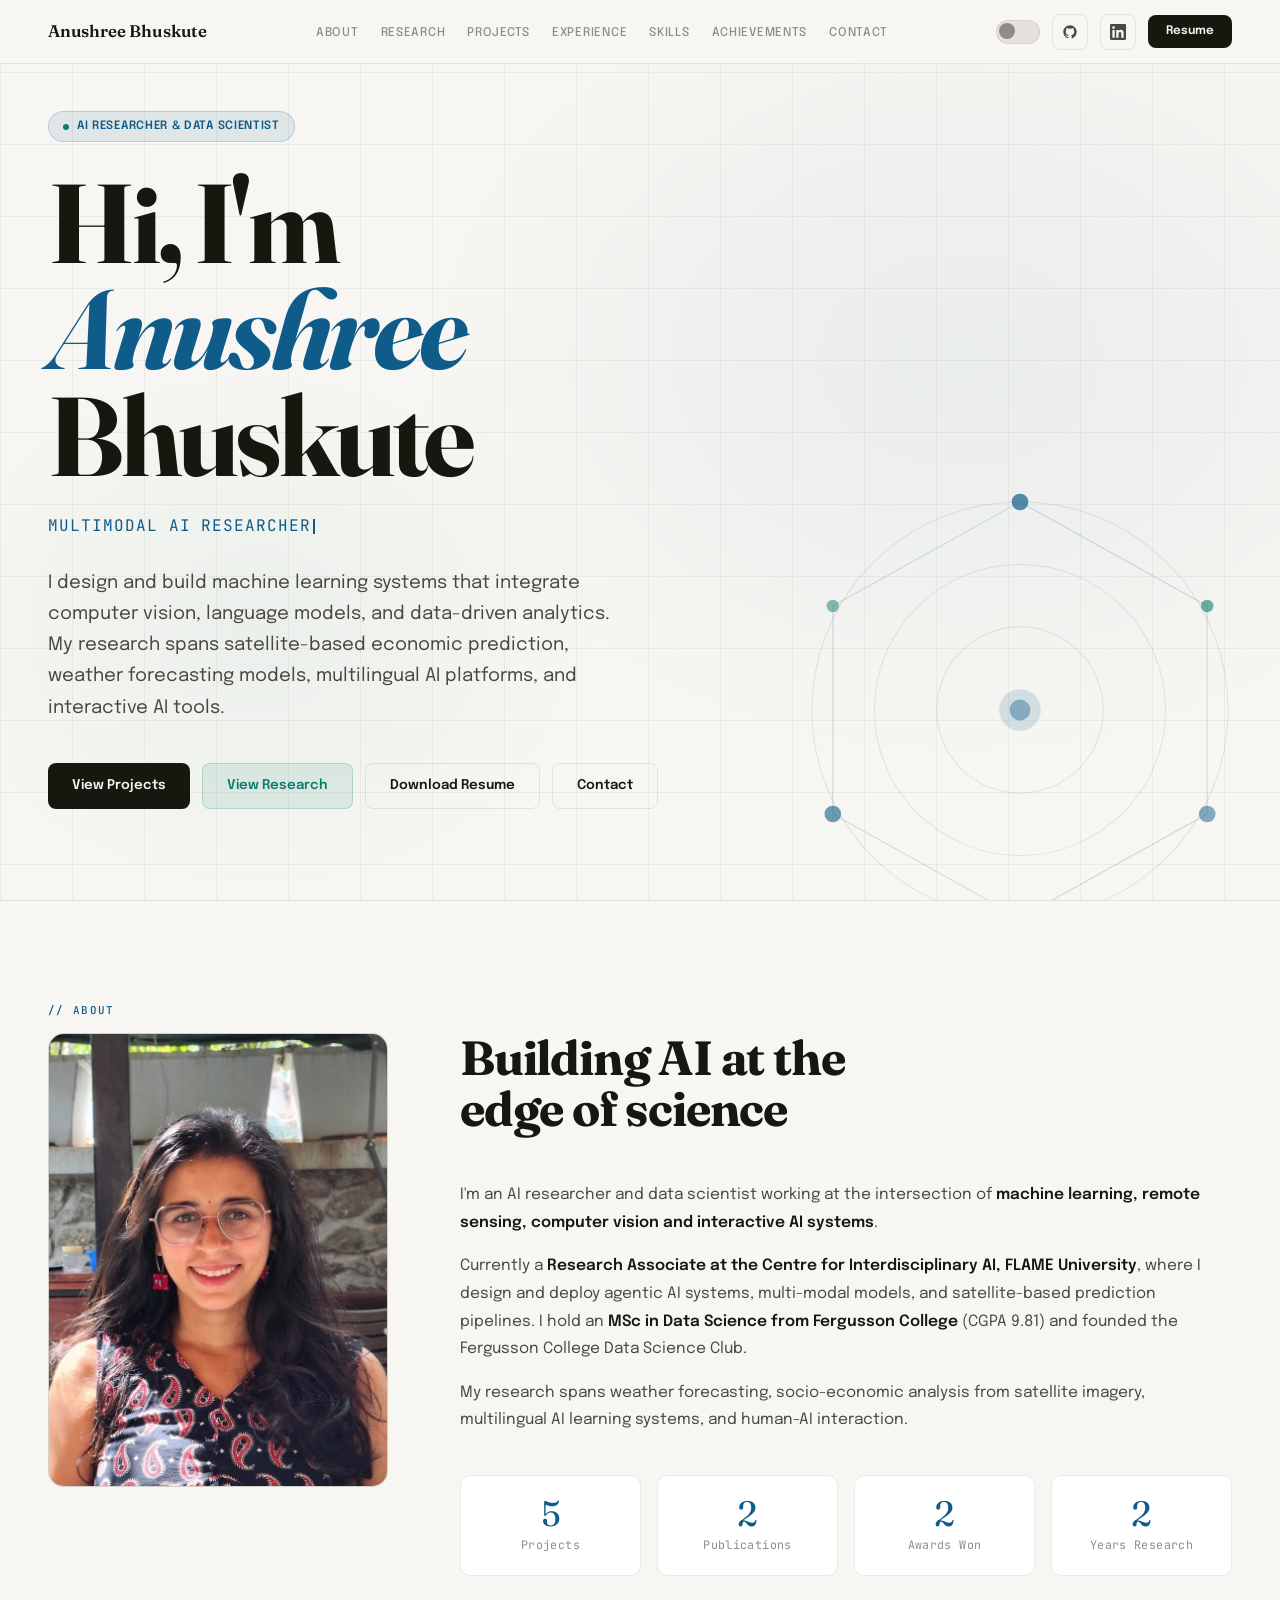
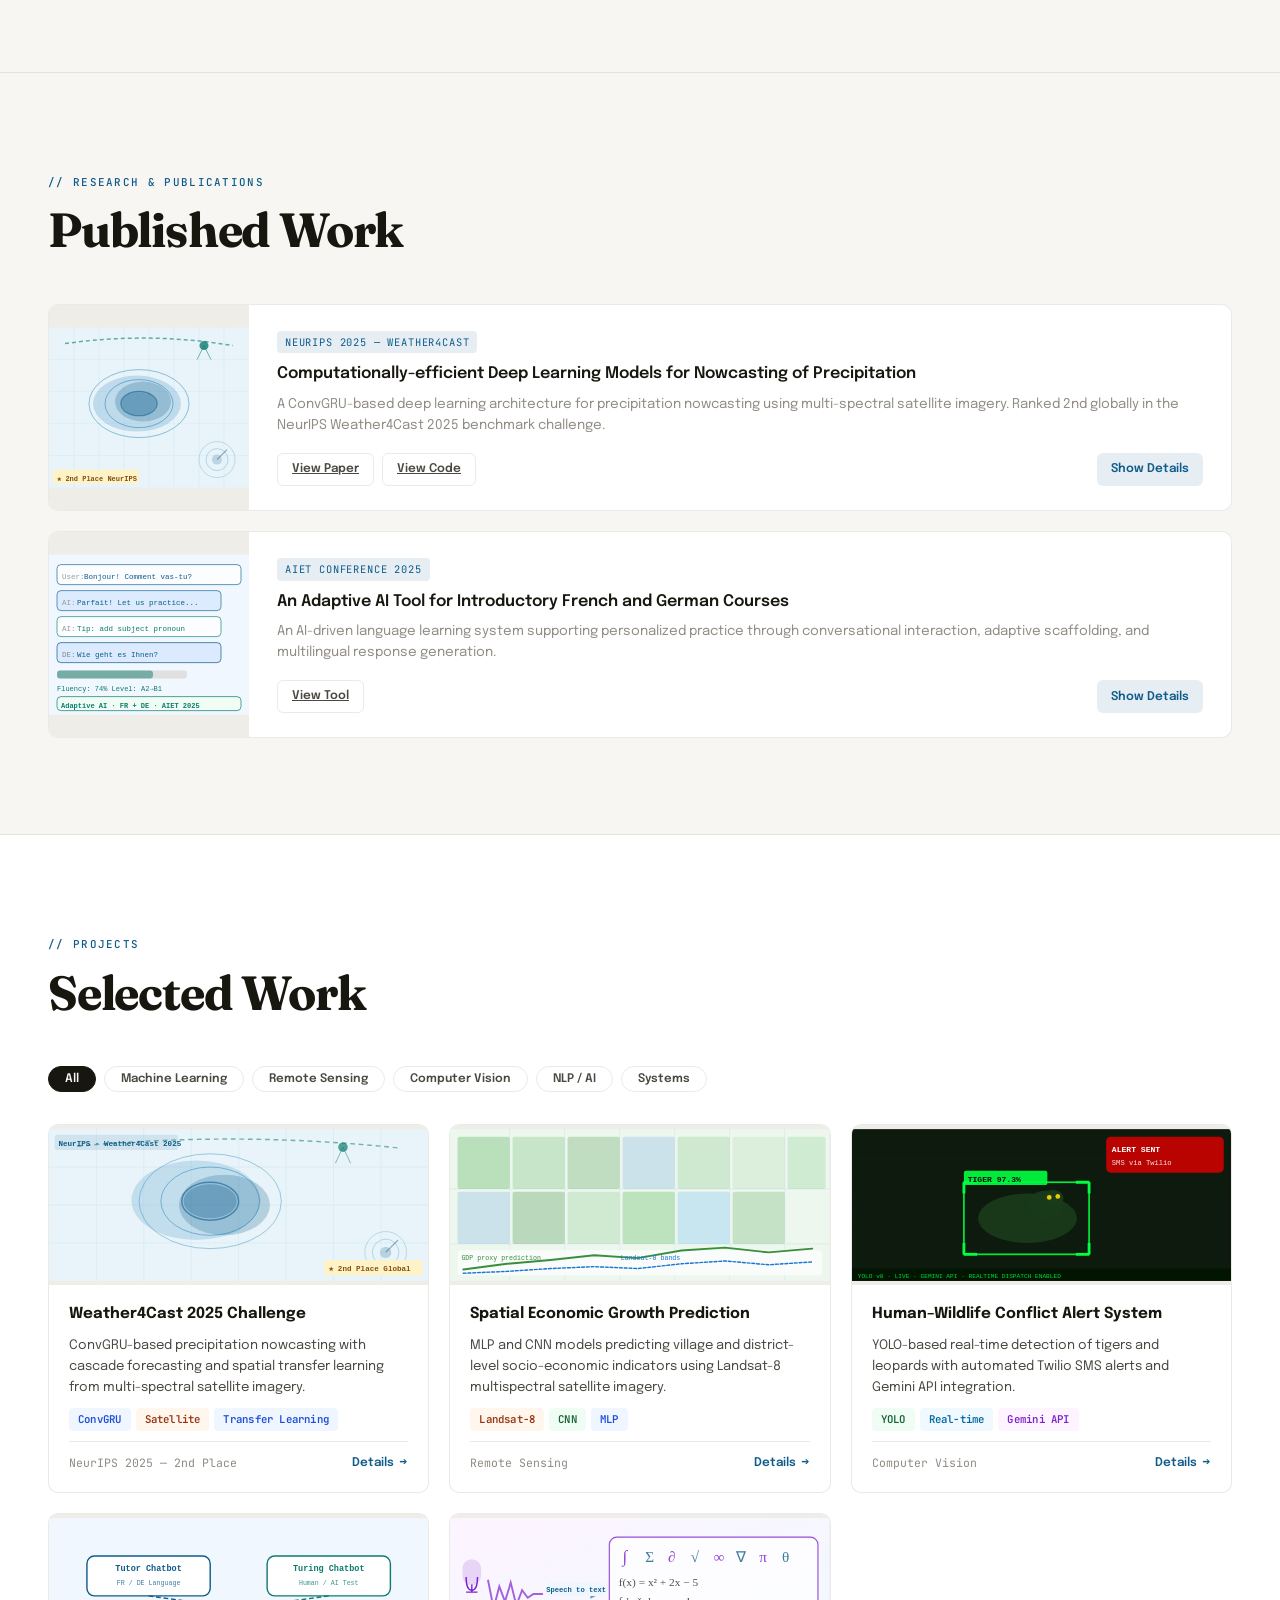
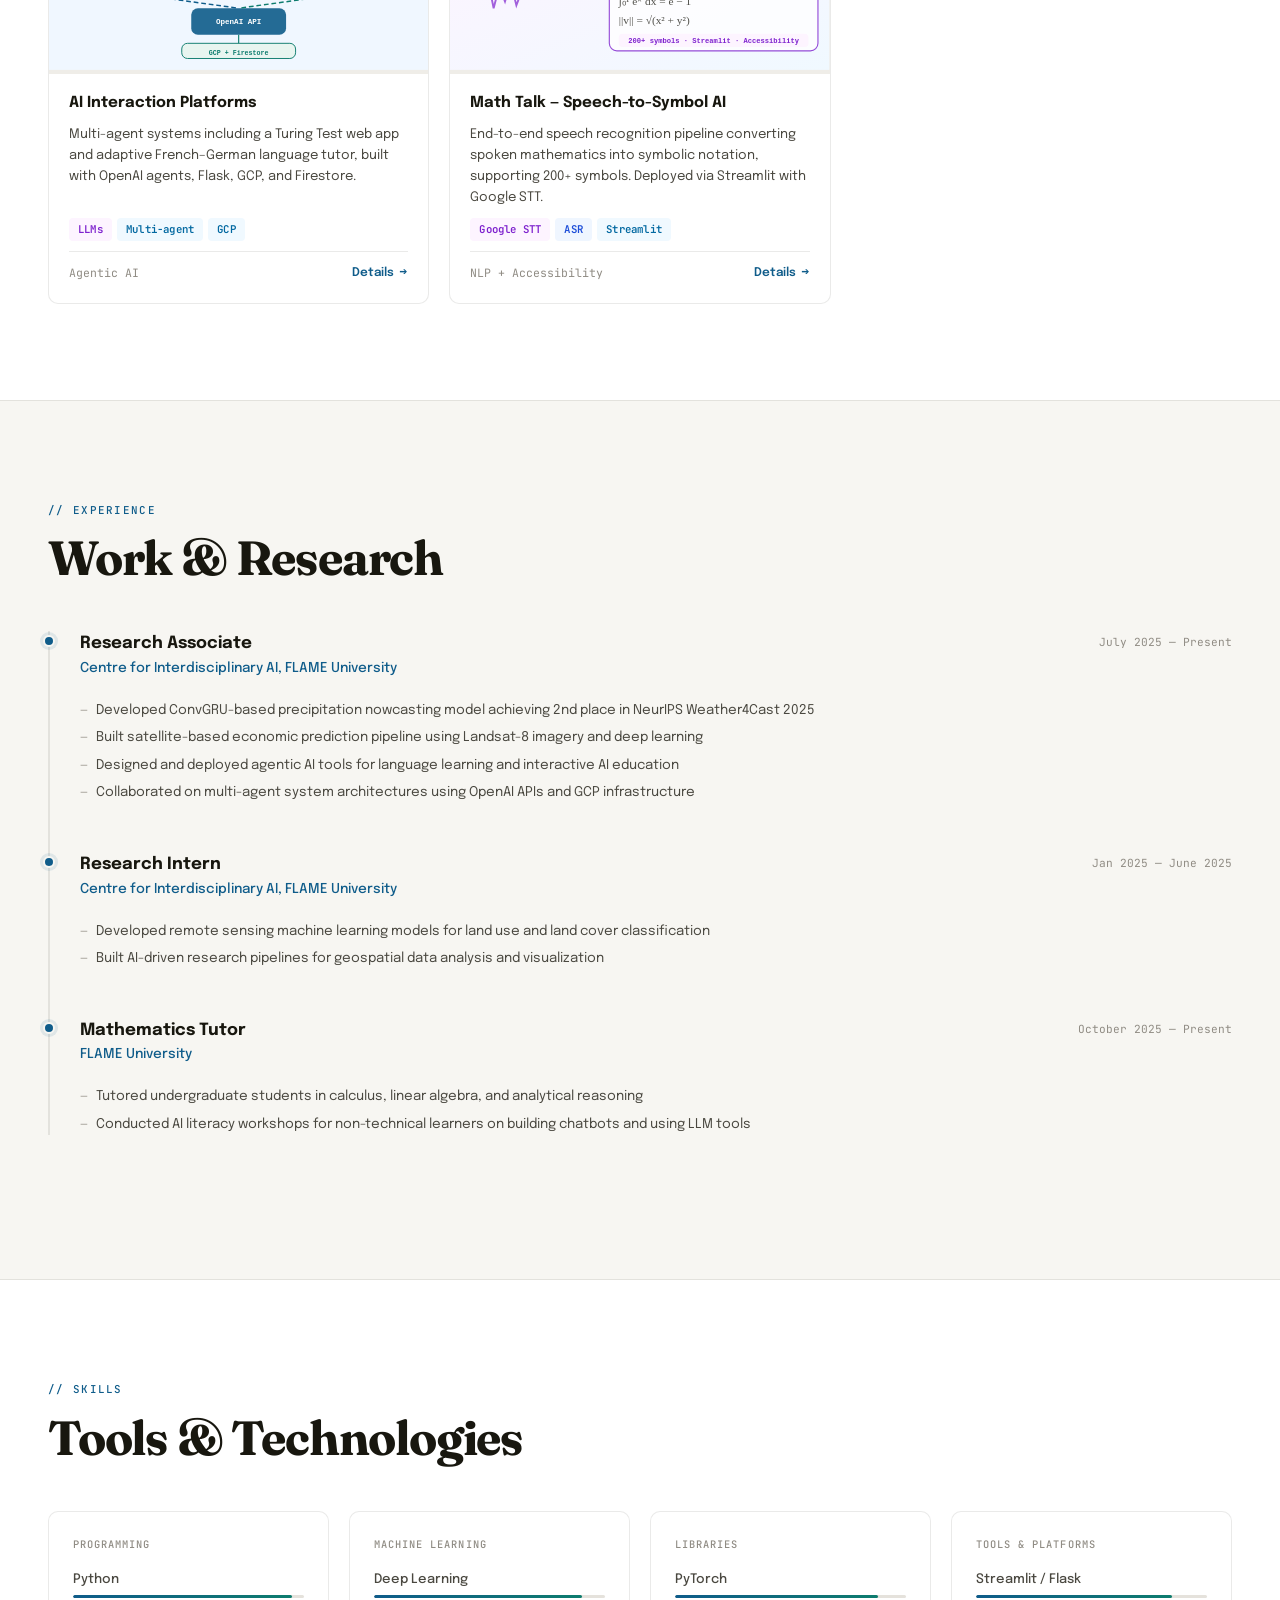
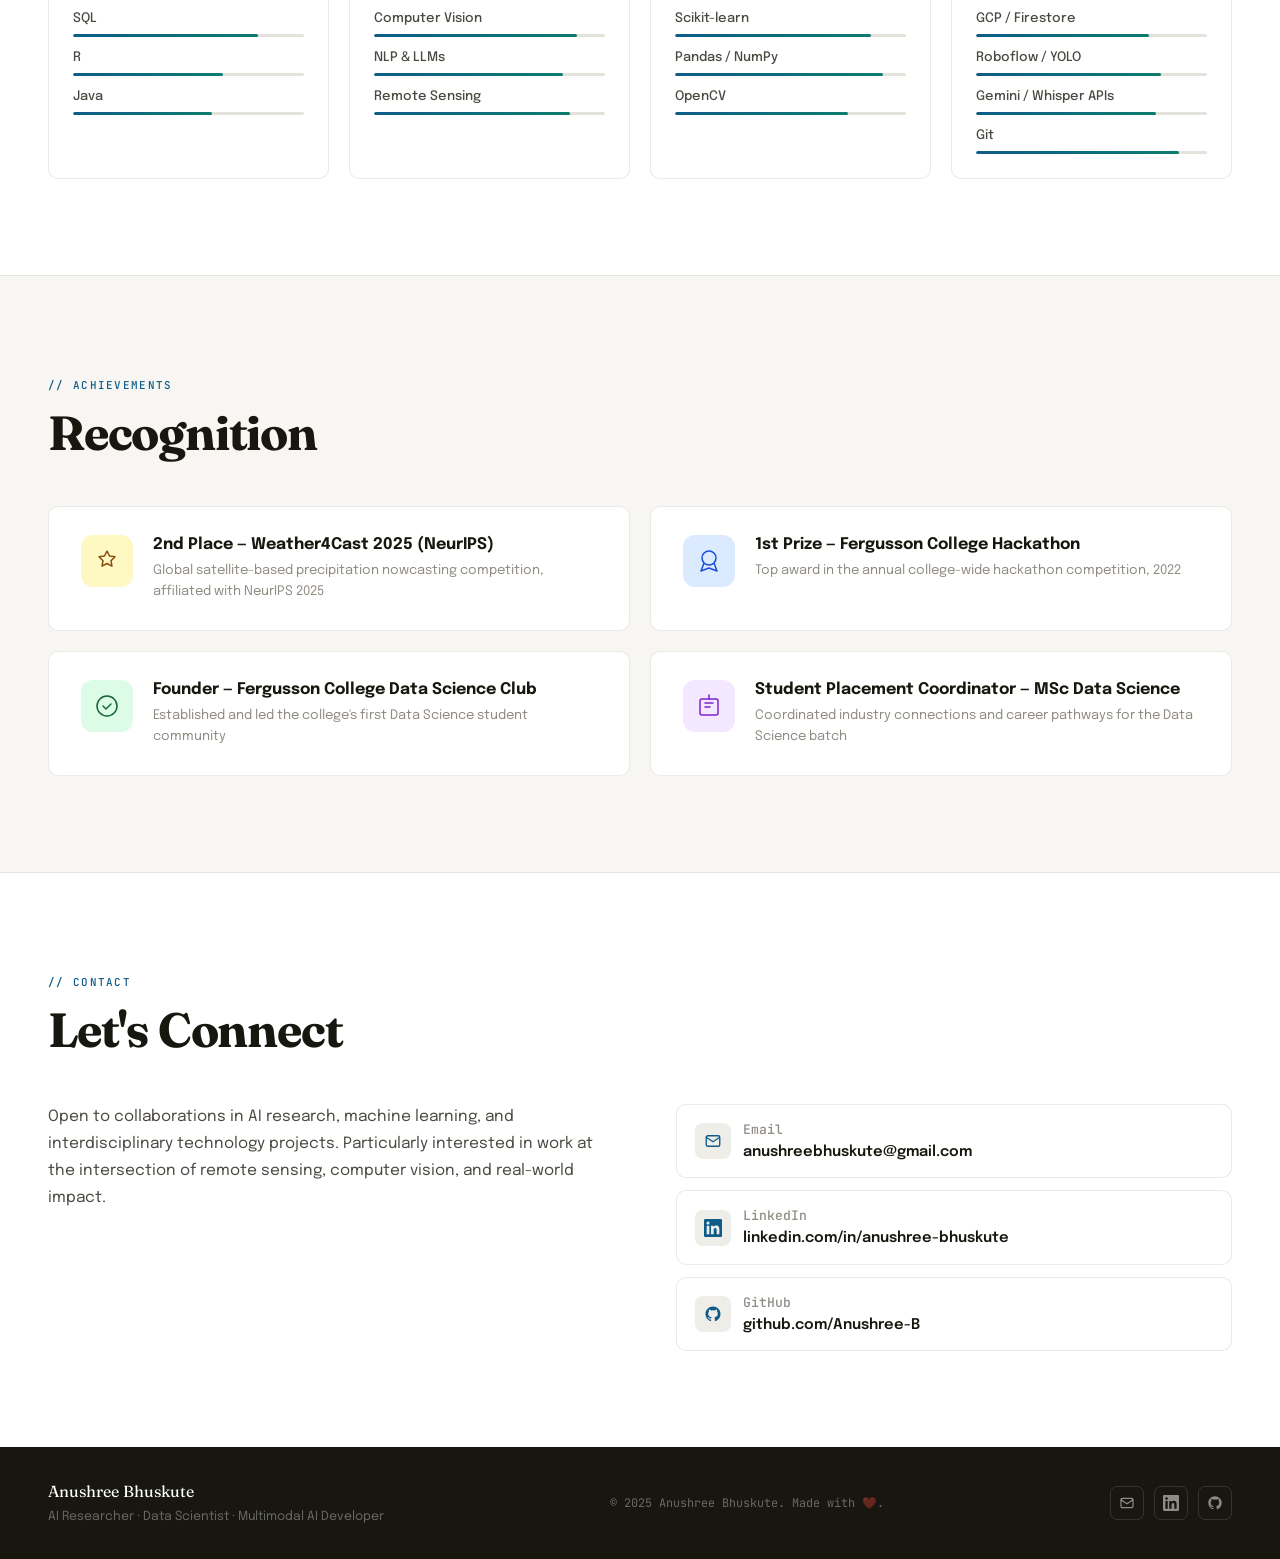
==== commit f7d21dad: "update" ====
--- a/index.html
+++ b/index.html
@@ -1533,7 +1533,7 @@
                 I'm an AI researcher and data scientist working at the
                 intersection of
                 <strong
-                  >machine learning, remote sensing, and interactive AI
+                  >machine learning, remote sensing, computer vision and interactive AI
                   systems</strong
                 >.
               </p>
